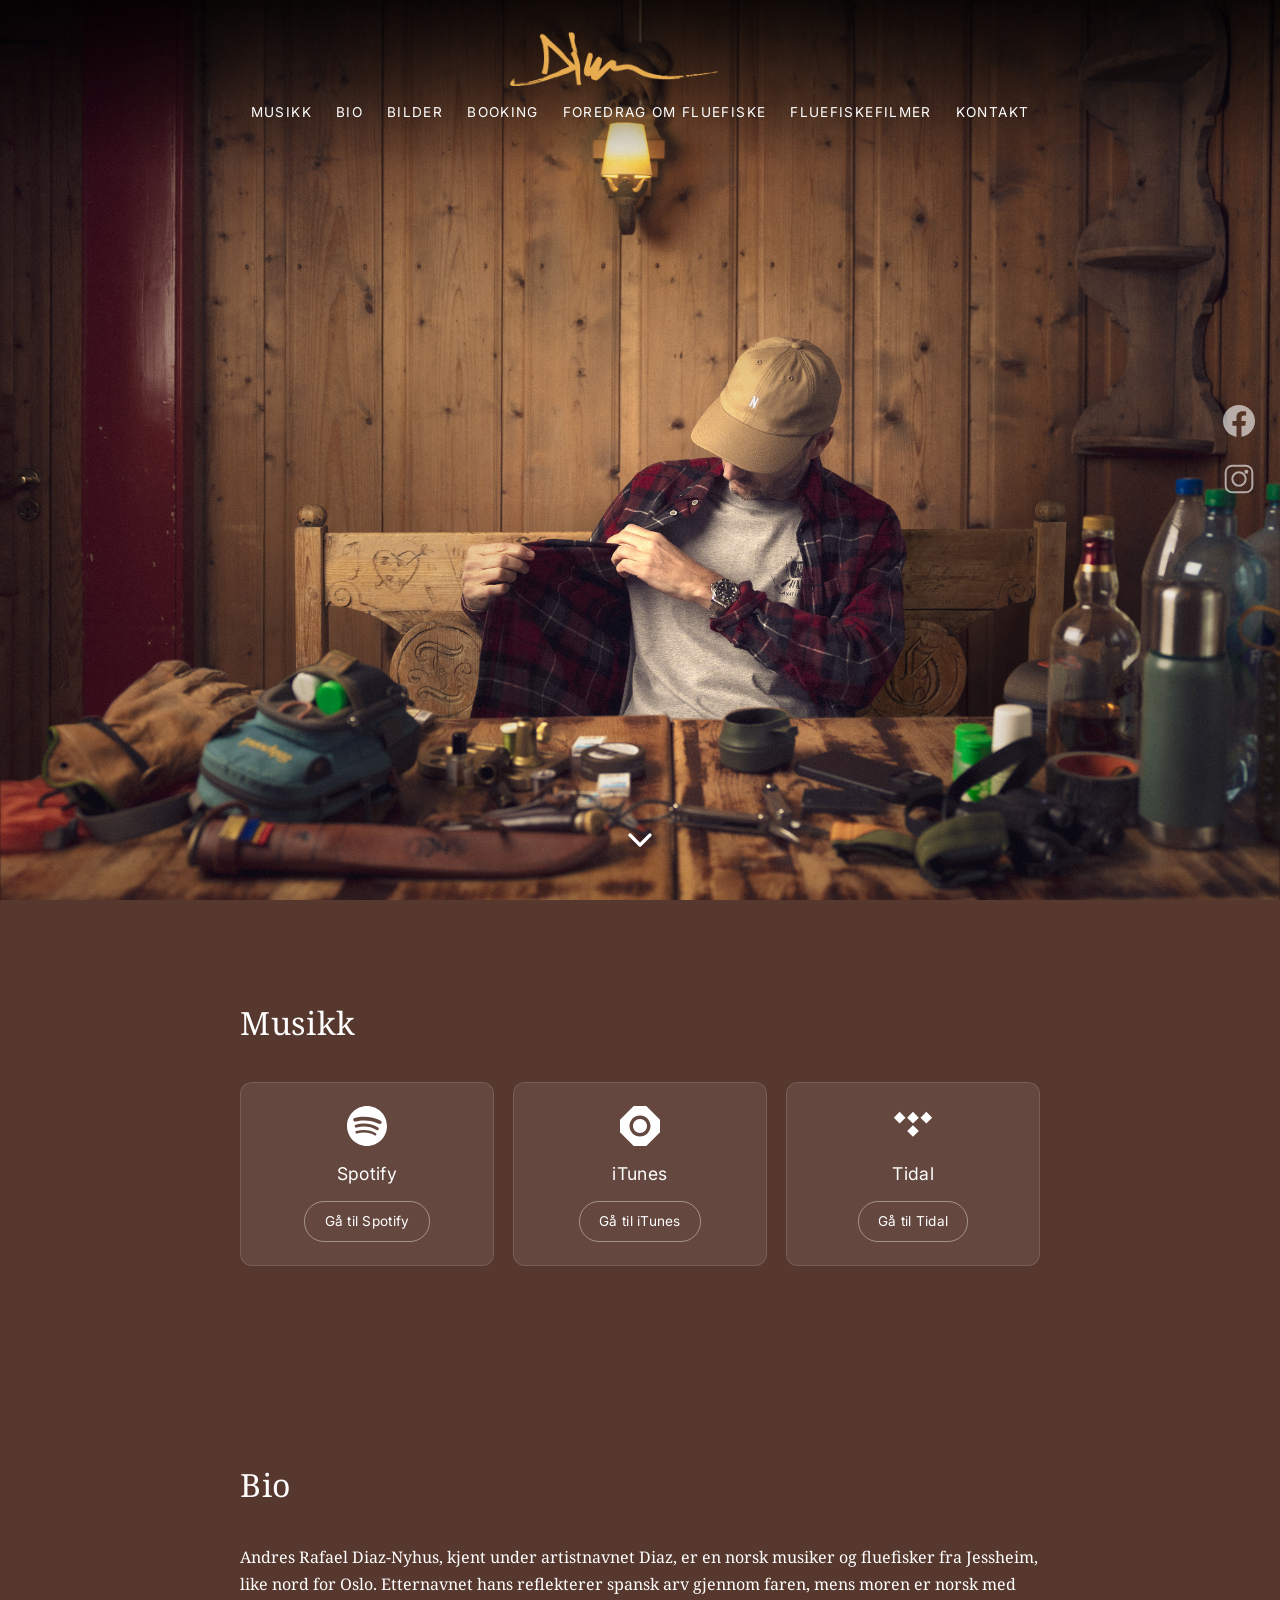
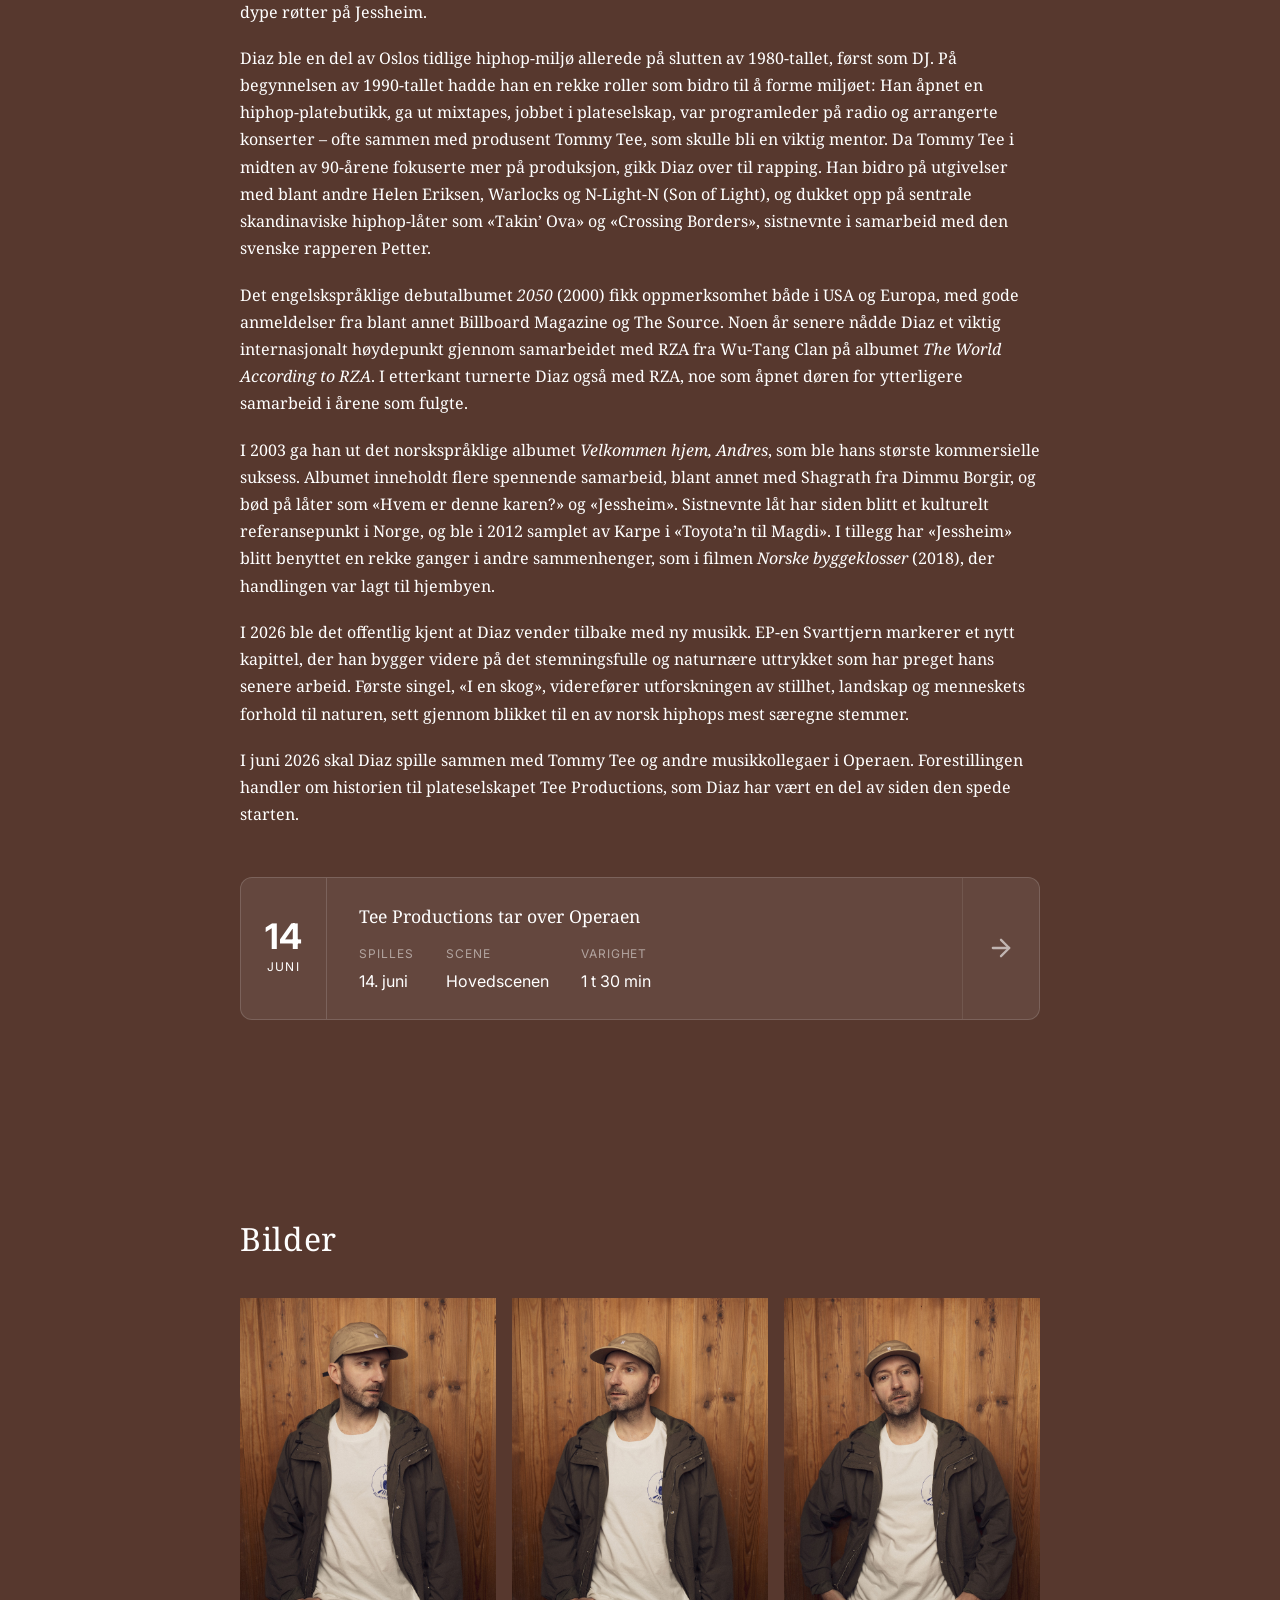
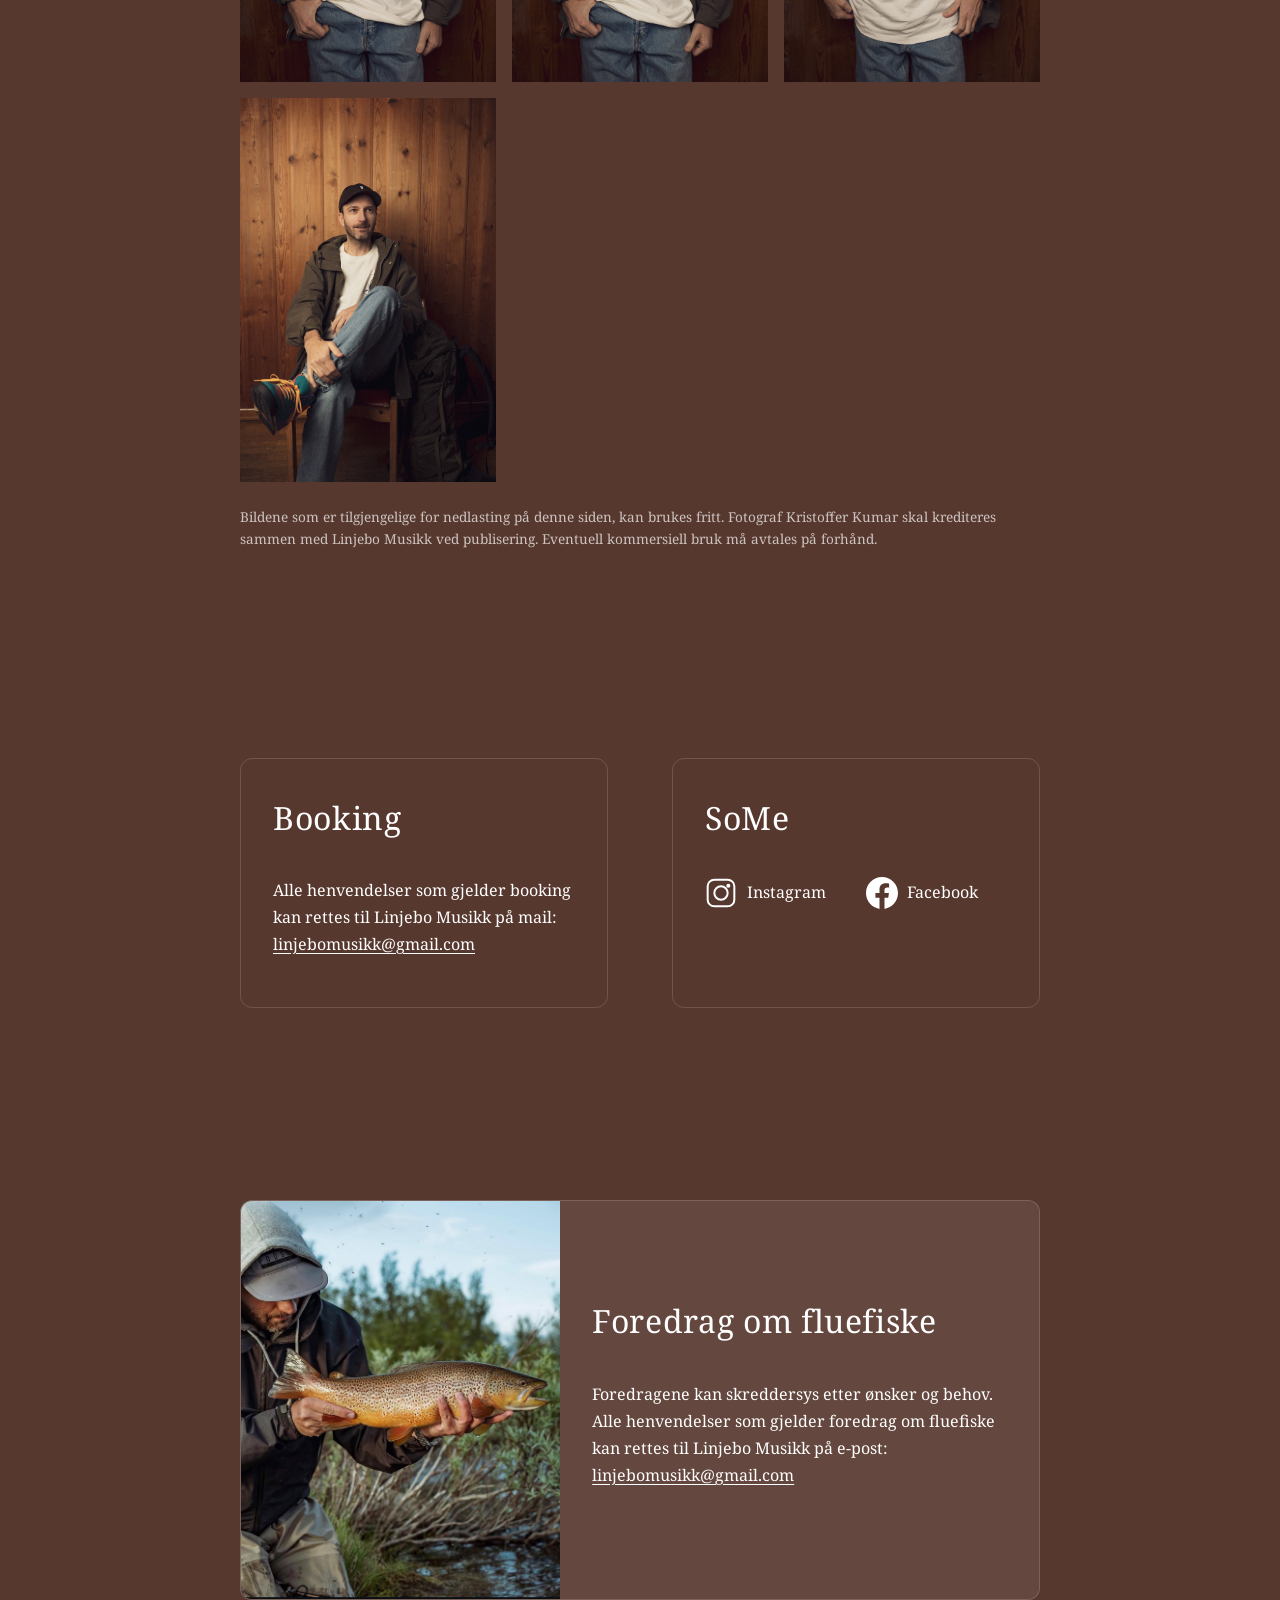
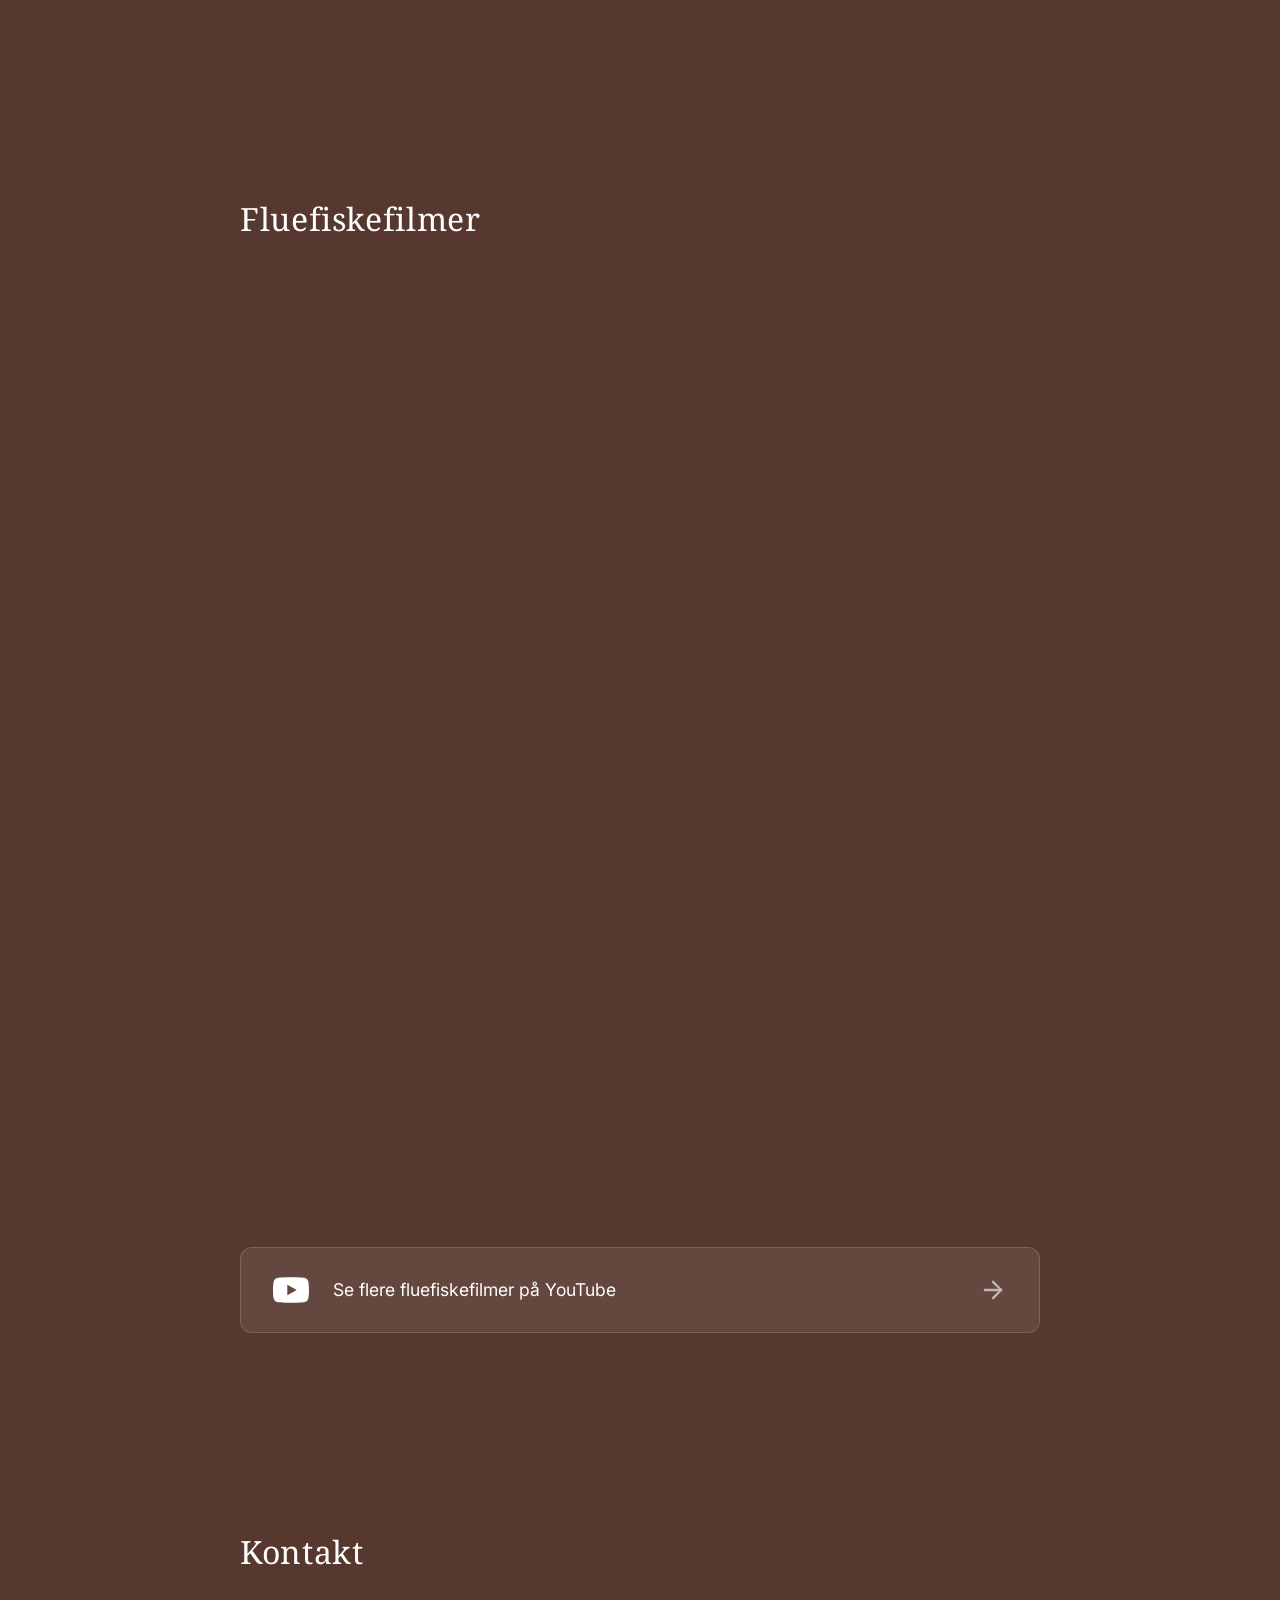
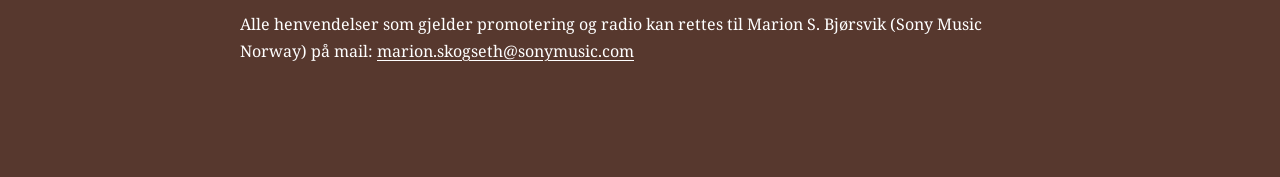
==== index.html @ 9cf6eed7 "Remove press photos 01 and 04 per client request Co-Authored-By: Claude Sonnet 4.6 <noreply@anthropi" ====
<!DOCTYPE html>
<html lang="no">
<head>
  <meta charset="UTF-8">
  <meta name="viewport" content="width=device-width, initial-scale=1.0">
  <title>Diaz | Offisiell artistside</title>
  <meta name="description" content="Diaz er en norsk rapper fra Jessheim. Hør musikk på Spotify og Tidal, les om albumet Svarttjern og singelen I en skog, og følg med på kommende konserter.">
  <meta name="keywords" content="Diaz, Diaz musikk, Diaz album, Diaz artist, Diaz Jessheim, Svarttjern, I en skog, norsk hiphop, rapper Jessheim">
  <meta property="og:title" content="Diaz – Offisiell artistside">
  <meta property="og:description" content="Norsk rapper fra Jessheim. Ute med EP-en Svarttjern og singelen I en skog.">
  <meta property="og:url" content="https://diazdiazdiaz.no">
  <link rel="preconnect" href="https://fonts.googleapis.com">
  <link rel="preconnect" href="https://fonts.gstatic.com" crossorigin>
  <link href="https://fonts.googleapis.com/css2?family=Inter:wght@400&family=Noto+Serif:wght@400&display=swap" rel="stylesheet">
  <link rel="stylesheet" href="css/style.css">
</head>
<body>

  <!-- Navigation -->
  <nav class="nav">
    <!-- <img src="media/logo-diaz.svg" alt="Svarttjern" class="nav__logo"> -->
    <a href="#" aria-label="Til toppen"><img src="media/signature-new.png" alt="Svarttjern" class="nav__logo"></a>
    <button class="hamburger" aria-label="Meny" aria-expanded="false">
      <span></span>
      <span></span>
      <span></span>
    </button>
    <ul class="nav__list">
      <li><a href="#musikk">Musikk</a></li>
      <li><a href="#bio">Bio</a></li>
      <li><a href="#bilder">Bilder</a></li>
      <li><a href="#booking">Booking</a></li>
      <li><a href="#foredrag">Foredrag om fluefiske</a></li>
      <li><a href="#fluefiskefilmer">Fluefiskefilmer</a></li>
      <li><a href="#kontakt">Kontakt</a></li>
    </ul>
  </nav>

  <!-- Hero -->
  <section id="hero" class="hero">
    <h1 class="visually-hidden">Diaz – Norsk rapper fra Jessheim | Offisiell artistside</h1>
    <h2 class="visually-hidden">Diaz ute med ny musikk – album Svarttjern og singelen I en skog</h2>
    <img src="media/hero-b.jpg" alt="Diaz" class="hero__img hero__img--bottom">
    <img src="media/hero-a.jpg" alt="Diaz" class="hero__img hero__img--top">
    <a href="#musikk" class="hero__chevron" aria-label="Scroll ned">
      <svg width="40" height="40" viewBox="0 0 24 24" fill="none" stroke="currentColor" stroke-width="2" stroke-linecap="round" stroke-linejoin="round">
        <polyline points="6 9 12 15 18 9"/>
      </svg>
    </a>
  </section>

  <!-- Musikk -->
  <section id="musikk" class="section">
    <div class="container">
      <h2>Musikk</h2>
      <div class="musikk__cards">
        <a href="https://open.spotify.com/artist/5rzSSuIvvz1C5faU5vKfAT?si=Vm5sakqoTQ65_cY76wB7bQ" target="_blank" rel="noopener" class="musikk__card">
          <svg class="musikk__icon" viewBox="0 0 24 24" fill="currentColor"><path d="M12 0C5.4 0 0 5.4 0 12s5.4 12 12 12 12-5.4 12-12S18.66 0 12 0zm5.521 17.34c-.24.359-.66.48-1.021.24-2.82-1.74-6.36-2.101-10.561-1.141-.418.122-.779-.179-.899-.539-.12-.421.18-.78.54-.9 4.56-1.021 8.52-.6 11.64 1.32.42.18.479.659.301 1.02zm1.44-3.3c-.301.42-.841.6-1.262.3-3.239-1.98-8.159-2.58-11.939-1.38-.479.12-1.02-.12-1.14-.6-.12-.48.12-1.021.6-1.141C9.6 9.9 15 10.561 18.72 12.84c.361.181.54.78.241 1.2zm.12-3.36C15.24 8.4 8.82 8.16 5.16 9.301c-.6.179-1.2-.181-1.38-.721-.18-.601.18-1.2.72-1.381 4.26-1.26 11.28-1.02 15.721 1.621.539.3.719 1.02.419 1.56-.299.421-1.02.599-1.559.3z"/></svg>
          <span class="musikk__label">Spotify</span>
          <span class="musikk__btn">G&aring; til Spotify</span>
        </a>
        <a href="https://music.apple.com/no/album/i-en-skog-single/1893638260?ls=1" target="_blank" rel="noopener" class="musikk__card">
          <svg class="musikk__icon" viewBox="0 0 24 24" fill="currentColor"><path d="M15.769 0H8.231L0 8.231v7.538L8.231 24h7.538L24 15.769V8.231L15.769 0zM12 18.3c-3.478 0-6.3-2.822-6.3-6.3S8.522 5.7 12 5.7s6.3 2.822 6.3 6.3-2.822 6.3-6.3 6.3zm0-10.5c-2.318 0-4.2 1.882-4.2 4.2s1.882 4.2 4.2 4.2 4.2-1.882 4.2-4.2-1.882-4.2-4.2-4.2z"/></svg>
          <span class="musikk__label">iTunes</span>
          <span class="musikk__btn">G&aring; til iTunes</span>
        </a>
        <a href="#" target="_blank" rel="noopener" class="musikk__card">
          <svg class="musikk__icon" viewBox="0 0 24 24" fill="currentColor"><path d="M4 3.5L7.5 7 4 10.5.5 7ZM12 3.5L15.5 7 12 10.5 8.5 7ZM20 3.5L23.5 7 20 10.5 16.5 7ZM12 11.5L15.5 15 12 18.5 8.5 15Z"/></svg>
          <span class="musikk__label">Tidal</span>
          <span class="musikk__btn">G&aring; til Tidal</span>
        </a>
      </div>
    </div>
  </section>

  <!-- Bio -->
  <section id="bio" class="section">
    <div class="container">
      <h2>Bio</h2>
      <div class="bio__text">
        <p>Andres Rafael Diaz-Nyhus, kjent under artistnavnet Diaz, er en norsk musiker og fluefisker fra Jessheim, like nord for Oslo. Etternavnet hans reflekterer spansk arv gjennom faren, mens moren er norsk med dype r&oslash;tter p&aring; Jessheim.</p>
        <p>Diaz ble en del av Oslos tidlige hiphop-milj&oslash; allerede p&aring; slutten av 1980-tallet, f&oslash;rst som DJ. P&aring; begynnelsen av 1990-tallet hadde han en rekke roller som bidro til &aring; forme milj&oslash;et: Han &aring;pnet en hiphop-platebutikk, ga ut mixtapes, jobbet i plateselskap, var programleder p&aring; radio og arrangerte konserter &ndash; ofte sammen med produsent Tommy Tee, som skulle bli en viktig mentor. Da Tommy Tee i midten av 90-&aring;rene fokuserte mer p&aring; produksjon, gikk Diaz over til rapping. Han bidro p&aring; utgivelser med blant andre Helen Eriksen, Warlocks og N-Light-N (Son of Light), og dukket opp p&aring; sentrale skandinaviske hiphop-l&aring;ter som &laquo;Takin&rsquo; Ova&raquo; og &laquo;Crossing Borders&raquo;, sistnevnte i samarbeid med den svenske rapperen Petter.</p>
        <p>Det engelskspråklige debutalbumet <em>2050</em> (2000) fikk oppmerksomhet b&aring;de i USA og Europa, med gode anmeldelser fra blant annet Billboard Magazine og The Source. Noen &aring;r senere n&aring;dde Diaz et viktig internasjonalt h&oslash;ydepunkt gjennom samarbeidet med RZA fra Wu-Tang Clan p&aring; albumet <em>The World According to RZA</em>. I etterkant turnerte Diaz ogs&aring; med RZA, noe som &aring;pnet d&oslash;ren for ytterligere samarbeid i &aring;rene som fulgte.</p>
        <p>I 2003 ga han ut det norskspråklige albumet <em>Velkommen hjem, Andres</em>, som ble hans st&oslash;rste kommersielle suksess. Albumet inneholdt flere spennende samarbeid, blant annet med Shagrath fra Dimmu Borgir, og b&oslash;d p&aring; l&aring;ter som &laquo;Hvem er denne karen?&raquo; og &laquo;Jessheim&raquo;. Sistnevnte l&aring;t har siden blitt et kulturelt referansepunkt i Norge, og ble i 2012 samplet av Karpe i &laquo;Toyota&rsquo;n til Magdi&raquo;. I tillegg har &laquo;Jessheim&raquo; blitt benyttet en rekke ganger i andre sammenhenger, som i filmen <em>Norske byggeklosser</em> (2018), der handlingen var lagt til hjembyen.</p>
        <p>I 2026 ble det offentlig kjent at Diaz vender tilbake med ny musikk. EP-en Svarttjern markerer et nytt kapittel, der han bygger videre på det stemningsfulle og naturnære uttrykket som har preget hans senere arbeid. Første singel, «I en skog», viderefører utforskningen av stillhet, landskap og menneskets forhold til naturen, sett gjennom blikket til en av norsk hiphops mest særegne stemmer.</p>
        <p>I juni 2026 skal Diaz spille sammen med Tommy Tee og andre musikkollegaer i Operaen. Forestillingen handler om historien til plateselskapet Tee Productions, som Diaz har v&aelig;rt en del av siden den spede starten.</p>
      </div>
  
      <a href="https://www.operaen.no/forestillinger/tommy-tee-i-operaen-konsert/" target="_blank" rel="noopener" class="event-card">
        <div class="event-card__date">
          <span class="event-card__day">14</span>
          <span class="event-card__month">JUNI</span>
        </div>
        <div class="event-card__details">
          <h3 class="event-card__title">Tee Productions tar over Operaen</h3>
          <div class="event-card__meta">
          <div class="event-card__item">
            <span class="event-card__label">Spilles</span>
            <span class="event-card__value">14. juni</span>
          </div>
          <div class="event-card__item">
            <span class="event-card__label">Scene</span>
            <span class="event-card__value">Hovedscenen</span>
          </div>
          <div class="event-card__item">
            <span class="event-card__label">Varighet</span>
            <span class="event-card__value">1 t 30 min</span>
          </div>
          </div>
        </div>
        <div class="event-card__arrow">
          <svg width="28" height="28" viewBox="0 0 24 24" fill="none" stroke="currentColor" stroke-width="2" stroke-linecap="round" stroke-linejoin="round"><line x1="5" y1="12" x2="19" y2="12"/><polyline points="12 5 19 12 12 19"/></svg>
        </div>
      </a>

    </div>
  </section>

  <!-- Bilder -->
  <section id="bilder" class="section">
    <div class="container">
      <h2>Bilder</h2>
      <div class="bilder__grid">
        <a href="media/diaz-pressefoto-02-big.jpg" target="_blank" rel="noopener">
          <img src="media/diaz-pressefoto-02-thumb.jpg" alt="Diaz pressefoto 2">
        </a>
        <a href="media/diaz-pressefoto-03-big.jpg" target="_blank" rel="noopener">
          <img src="media/diaz-pressefoto-03-thumb.jpg" alt="Diaz pressefoto 3">
        </a>
        <a href="media/diaz-pressefoto-05-big.jpg" target="_blank" rel="noopener">
          <img src="media/diaz-pressefoto-05-thumb.jpg" alt="Diaz pressefoto 5">
        </a>
        <a href="media/diaz-pressefoto-06-big.jpg" target="_blank" rel="noopener">
          <img src="media/diaz-pressefoto-06-thumb.jpg" alt="Diaz pressefoto 6">
        </a>
      </div>
      <p class="bilder__notice">Bildene som er tilgjengelige for nedlasting på denne siden, kan brukes fritt. Fotograf Kristoffer Kumar skal krediteres sammen med Linjebo Musikk ved publisering. Eventuell kommersiell bruk må avtales på forhånd.</p>
    </div>
  </section>

  <!-- Booking + SoMe -->
  <section class="section">
    <div class="container">
      <div class="row">
        <div class="row__col" id="booking">
          <h2>Booking</h2>
          <p>Alle henvendelser som gjelder booking kan rettes til Linjebo Musikk på mail: <a href="mailto:linjebomusikk@gmail.com">linjebomusikk@gmail.com</a></p>
        </div>
        <div class="row__col" id="some">
          <h2>SoMe</h2>
          <div class="some__links">
            <a href="https://www.instagram.com/andresrafaeldiaz/" target="_blank" rel="noopener" aria-label="Instagram">
              <svg width="32" height="32" viewBox="0 0 24 24" fill="none" stroke="currentColor" stroke-width="1.5" stroke-linecap="round" stroke-linejoin="round">
                <rect x="2" y="2" width="20" height="20" rx="5" ry="5"/>
                <circle cx="12" cy="12" r="5"/>
                <circle cx="17.5" cy="6.5" r="1.5" fill="currentColor" stroke="none"/>
              </svg>
              <span>Instagram</span>
            </a>
            <a href="https://www.facebook.com/profile.php?id=61577807852461" target="_blank" rel="noopener" aria-label="Facebook">
              <svg width="32" height="32" viewBox="0 0 24 24" fill="currentColor">
                <path d="M24 12.073c0-6.627-5.373-12-12-12s-12 5.373-12 12c0 5.99 4.388 10.954 10.125 11.854v-8.385H7.078v-3.47h3.047V9.43c0-3.007 1.792-4.669 4.533-4.669 1.312 0 2.686.235 2.686.235v2.953H15.83c-1.491 0-1.956.925-1.956 1.874v2.25h3.328l-.532 3.47h-2.796v8.385C19.612 23.027 24 18.062 24 12.073z"/>
              </svg>
              <span>Facebook</span>
            </a>
          </div>
        </div>
      </div>
    </div>
  </section>

  <!-- Foredrag om fluefiske -->
  <section id="foredrag" class="section">
    <div class="container">
      <div class="foredrag__card">
        <img src="media/diaz-fluefiske.jpg" alt="Diaz fluefiske" class="foredrag__img">
        <div class="foredrag__text">
          <h2>Foredrag om fluefiske</h2>
          <p>Foredragene kan skreddersys etter &oslash;nsker og behov. Alle henvendelser som gjelder foredrag om fluefiske kan rettes til Linjebo Musikk p&aring; e-post: <a href="mailto:linjebomusikk@gmail.com">linjebomusikk@gmail.com</a></p>
        </div>
      </div>
    </div>
  </section>

  <!-- Fluefiskefilmer -->
  <section id="fluefiskefilmer" class="section">
    <div class="container">
      <h2>Fluefiskefilmer</h2>
      <div class="video__grid">
        <div class="video__wrap"><iframe src="https://www.youtube-nocookie.com/embed/pJg9u3a_e4g" allowfullscreen allow="accelerometer; autoplay; clipboard-write; encrypted-media; gyroscope; picture-in-picture" loading="lazy" title="Fluefiskefilm"></iframe></div>
        <div class="video__wrap"><iframe src="https://www.youtube-nocookie.com/embed/XIfog5hofjY" allowfullscreen allow="accelerometer; autoplay; clipboard-write; encrypted-media; gyroscope; picture-in-picture" loading="lazy" title="Fluefiskefilm"></iframe></div>
        <div class="video__wrap"><iframe src="https://www.youtube-nocookie.com/embed/AKEVf2MkdhI" allowfullscreen allow="accelerometer; autoplay; clipboard-write; encrypted-media; gyroscope; picture-in-picture" loading="lazy" title="Fluefiskefilm"></iframe></div>
        <div class="video__wrap"><iframe src="https://www.youtube-nocookie.com/embed/KLscVoX7wfw" allowfullscreen allow="accelerometer; autoplay; clipboard-write; encrypted-media; gyroscope; picture-in-picture" loading="lazy" title="Fluefiskefilm"></iframe></div>
        <div class="video__wrap"><iframe src="https://www.youtube-nocookie.com/embed/nNkxuiIA5m0" allowfullscreen allow="accelerometer; autoplay; clipboard-write; encrypted-media; gyroscope; picture-in-picture" loading="lazy" title="Fluefiskefilm"></iframe></div>
        <div class="video__wrap"><iframe src="https://www.youtube-nocookie.com/embed/wAihNM4OoHw" allowfullscreen allow="accelerometer; autoplay; clipboard-write; encrypted-media; gyroscope; picture-in-picture" loading="lazy" title="Fluefiskefilm"></iframe></div>
        <div class="video__wrap"><iframe src="https://www.youtube-nocookie.com/embed/BfEJ3uvIVHY" allowfullscreen allow="accelerometer; autoplay; clipboard-write; encrypted-media; gyroscope; picture-in-picture" loading="lazy" title="Fluefiskefilm"></iframe></div>
        <div class="video__wrap"><iframe src="https://www.youtube-nocookie.com/embed/UpRKS2-xdCk" allowfullscreen allow="accelerometer; autoplay; clipboard-write; encrypted-media; gyroscope; picture-in-picture" loading="lazy" title="Fluefiskefilm"></iframe></div>
      </div>
      <a href="https://www.youtube.com/@Diazdiazdiazfluefiske" target="_blank" rel="noopener" class="youtube-card">
        <svg class="youtube-card__icon" viewBox="0 0 24 24" fill="currentColor"><path d="M23.498 6.186a3.016 3.016 0 0 0-2.122-2.136C19.505 3.546 12 3.546 12 3.546s-7.505 0-9.377.504A3.017 3.017 0 0 0 .502 6.186C0 8.07 0 12 0 12s0 3.93.502 5.814a3.016 3.016 0 0 0 2.122 2.136c1.871.504 9.376.504 9.376.504s7.505 0 9.377-.504a3.015 3.015 0 0 0 2.122-2.136C24 15.93 24 12 24 12s0-3.93-.502-5.814zM9.545 15.568V8.432L15.818 12l-6.273 3.568z"/></svg>
        <span class="youtube-card__text">Se flere fluefiskefilmer p&aring; YouTube</span>
        <svg class="youtube-card__arrow" width="28" height="28" viewBox="0 0 24 24" fill="none" stroke="currentColor" stroke-width="2" stroke-linecap="round" stroke-linejoin="round"><line x1="5" y1="12" x2="19" y2="12"/><polyline points="12 5 19 12 12 19"/></svg>
      </a>
    </div>
  </section>

  <!-- Kontakt -->
  <section id="kontakt" class="section">
    <div class="container">
      <h2>Kontakt</h2>
      <p>Alle henvendelser som gjelder promotering og radio kan rettes til Marion S. Bjørsvik (Sony Music Norway) på mail: <a href="mailto:marion.skogseth@sonymusic.com">marion.skogseth@sonymusic.com</a></p>
    </div>
  </section>

  <!-- Sticky SoMe sidebar -->
  <div class="some-sidebar">
    <a href="https://www.facebook.com/profile.php?id=61577807852461" target="_blank" rel="noopener" aria-label="Facebook">
      <svg viewBox="0 0 24 24" fill="currentColor"><path d="M24 12.073c0-6.627-5.373-12-12-12s-12 5.373-12 12c0 5.99 4.388 10.954 10.125 11.854v-8.385H7.078v-3.47h3.047V9.43c0-3.007 1.792-4.669 4.533-4.669 1.312 0 2.686.235 2.686.235v2.953H15.83c-1.491 0-1.956.925-1.956 1.874v2.25h3.328l-.532 3.47h-2.796v8.385C19.612 23.027 24 18.062 24 12.073z"/></svg>
    </a>
    <a href="https://www.instagram.com/andresrafaeldiaz/" target="_blank" rel="noopener" aria-label="Instagram">
      <svg viewBox="0 0 24 24" fill="none" stroke="currentColor" stroke-width="1.5" stroke-linecap="round" stroke-linejoin="round"><rect x="2" y="2" width="20" height="20" rx="5" ry="5"/><circle cx="12" cy="12" r="5"/><circle cx="17.5" cy="6.5" r="1.5" fill="currentColor" stroke="none"/></svg>
    </a>
  </div>

  <script src="js/main.js"></script>
</body>
</html>
---- css/style.css ----
/* === Visually hidden (SEO/accessibility) === */
.visually-hidden {
  position: absolute;
  width: 1px;
  height: 1px;
  overflow: hidden;
  clip: rect(0,0,0,0);
  white-space: nowrap;
}

/* === Reset & Base === */
*, *::before, *::after {
  margin: 0;
  padding: 0;
  box-sizing: border-box;
}

html {
  scroll-behavior: smooth;
}

body {
  font-family: 'Noto Serif', serif;
  font-weight: 400;
  background-color: #57382e;
  color: #fff;
  line-height: 1.7;
  -webkit-font-smoothing: antialiased;
}

a {
  color: #fff;
  text-decoration: underline;
  text-underline-offset: 3px;
}

a:hover {
  opacity: 0.8;
}

img {
  max-width: 100%;
  display: block;
}

body.menu-open {
  overflow: hidden;
}

/* === Navigation === */
.nav {
  position: fixed;
  top: 0;
  left: 0;
  width: 100%;
  z-index: 100;
  background: linear-gradient(to bottom, rgba(0, 0, 0, 0.8), rgba(0, 0, 0, 0));
  padding: 2rem 2rem 2.5rem;
  display: flex;
  flex-direction: column;
  align-items: center;
  gap: 0.8rem;
}

.nav__logo {
  width: 260px;
  max-width: 80%;
}

.nav__list {
  list-style: none;
  display: flex;
  gap: 1.5rem;
  justify-content: center;
  flex-wrap: wrap;
}

.nav__list a {
  text-decoration: none;
  font-family: 'Inter', 'Helvetica Neue', Arial, sans-serif;
  font-size: 0.85rem;
  letter-spacing: 0.1em;
  text-transform: uppercase;
  position: relative;
  padding-bottom: 8px;
}

.nav__list a::after {
  content: '';
  position: absolute;
  bottom: 0;
  left: 50%;
  width: 0;
  height: 1px;
  background: #fff;
  transition: width 0.3s ease, left 0.3s ease;
}

.nav__list a:hover::after {
  width: 100%;
  left: 0;
}

/* Hamburger */
.hamburger {
  display: none;
  background: none;
  border: none;
  cursor: pointer;
  padding: 0.5rem;
  z-index: 110;
  position: relative;
}

.hamburger span {
  display: block;
  width: 26px;
  height: 2px;
  background: #fff;
  margin: 5px 0;
  transition: transform 0.3s ease, opacity 0.3s ease;
  border-radius: 1px;
}

/* Hamburger active state */
.hamburger.active span:nth-child(1) {
  transform: translateY(7px) rotate(45deg);
}

.hamburger.active span:nth-child(2) {
  opacity: 0;
}

.hamburger.active span:nth-child(3) {
  transform: translateY(-7px) rotate(-45deg);
}

/* === Hero === */
.hero {
  position: fixed;
  top: 0;
  left: 0;
  width: 100%;
  height: 100dvh;
  z-index: 0;
}

.hero__img {
  position: absolute;
  top: 0;
  left: 0;
  width: 100%;
  height: 100%;
  object-fit: cover;
}

/* Spacer so content starts after the hero viewport */
.hero + .section {
  margin-top: 100dvh;
}

.hero__img--bottom {
  z-index: 1;
}

.hero__img--top {
  z-index: 2;
}

.hero__chevron {
  position: absolute;
  bottom: 2rem;
  left: 50%;
  transform: translateX(-50%);
  z-index: 3;
  color: #fff;
  opacity: 0.7;
  animation: bounce 2s ease infinite;
  transition: opacity 0.3s;
}

.hero__chevron:hover {
  opacity: 1;
}

@keyframes bounce {
  0%, 100% { transform: translateX(-50%) translateY(0); }
  50% { transform: translateX(-50%) translateY(10px); }
}

/* === Sections === */
.section {
  position: relative;
  z-index: 1;
  padding: 6rem 2rem;
}

.container {
  max-width: 800px;
  margin: 0 auto;
}

h2 {
  font-size: 2rem;
  font-weight: 400;
  margin-bottom: 2rem;
  letter-spacing: 0.02em;
}

.section p {
  margin-bottom: 1rem;
}

.credit {
  font-size: 0.8rem;
  opacity: 0.6;
  margin-top: 1.5rem;
  font-style: italic;
}

/* === Musikk === */
.musikk__cards {
  display: grid;
  grid-template-columns: repeat(3, 1fr);
  gap: 1.2rem;
}

.musikk__card {
  display: flex;
  flex-direction: column;
  align-items: center;
  gap: 0.8rem;
  padding: 1.4rem 0.8rem;
  background: rgba(255, 255, 255, 0.08);
  border: 1px solid rgba(255, 255, 255, 0.12);
  border-radius: 12px;
  text-decoration: none;
  transition: background 0.25s ease, transform 0.25s ease;
}

.musikk__card:hover {
  background: rgba(255, 255, 255, 0.15);
  transform: translateY(-3px);
  opacity: 1;
}

.musikk__icon {
  width: 40px;
  height: 40px;
}

.musikk__label {
  font-family: 'Inter', 'Helvetica Neue', Arial, sans-serif;
  font-size: 1.1rem;
  letter-spacing: 0.02em;
}

.musikk__btn {
  font-family: 'Inter', 'Helvetica Neue', Arial, sans-serif;
  font-size: 0.85rem;
  padding: 0.5rem 1.2rem;
  border: 1px solid rgba(255, 255, 255, 0.4);
  border-radius: 20px;
  letter-spacing: 0.02em;
  transition: background 0.2s ease;
}

.musikk__card:hover .musikk__btn {
  background: rgba(255, 255, 255, 0.15);
}

/* === Bio === */
.bio__text p {
  margin-bottom: 1.2rem;
}

.bio__signature {
  max-width: 200px;
  margin-top: 2rem;
}

/* === Event Card === */
.event-card {
  display: flex;
  align-items: stretch;
  width: 100%;
  margin-top: 3rem;
  background: rgba(255, 255, 255, 0.08);
  border: 1px solid rgba(255, 255, 255, 0.15);
  border-radius: 12px;
  text-decoration: none;
  overflow: hidden;
  transition: background 0.25s ease;
}

.event-card:hover {
  background: rgba(255, 255, 255, 0.15);
  opacity: 1;
}

.event-card__date {
  display: flex;
  flex-direction: column;
  align-items: center;
  justify-content: center;
  padding: 1.5rem 1.5rem;
  border-right: 1px solid rgba(255, 255, 255, 0.15);
  min-width: 80px;
}

.event-card__day {
  font-family: 'Inter', 'Helvetica Neue', Arial, sans-serif;
  font-size: 2.2rem;
  font-weight: 700;
  line-height: 1;
}

.event-card__month {
  font-family: 'Inter', 'Helvetica Neue', Arial, sans-serif;
  font-size: 12px;
  letter-spacing: 0.1em;
  margin-top: 0.2rem;
}

.event-card__details {
  flex: 1;
  display: flex;
  flex-direction: column;
  gap: 0.8rem;
  padding: 1.5rem 2rem;
  justify-content: center;
}

.event-card__title {
  font-size: 1.1rem;
  font-weight: 400;
  margin: 0;
}

.event-card__meta {
  display: flex;
  gap: 2rem;
  align-items: center;
}

.event-card__item {
  display: flex;
  flex-direction: column;
  gap: 0.2rem;
}

.event-card__label {
  font-family: 'Inter', 'Helvetica Neue', Arial, sans-serif;
  font-size: 0.75rem;
  text-transform: uppercase;
  letter-spacing: 0.08em;
  opacity: 0.5;
}

.event-card__value {
  font-family: 'Inter', 'Helvetica Neue', Arial, sans-serif;
  font-size: 1rem;
}

.event-card__arrow {
  display: flex;
  align-items: center;
  justify-content: center;
  padding: 1.5rem;
  border-left: 1px solid rgba(255, 255, 255, 0.15);
  opacity: 0.6;
  transition: opacity 0.2s;
}

.event-card:hover .event-card__arrow {
  opacity: 1;
}

@media (max-width: 480px) {
  .event-card__meta {
    flex-direction: column;
    gap: 1rem;
    align-items: flex-start;
  }

  .event-card__details {
    padding: 1.2rem 1.5rem;
  }
}

/* === Bilder === */
.bilder__grid {
  display: grid;
  grid-template-columns: repeat(3, 1fr);
  gap: 1rem;
  margin-bottom: 1rem;
}

.bilder__grid a {
  display: block;
  overflow: hidden;
}

.bilder__grid img {
  width: 100%;
  height: 100%;
  object-fit: cover;
  transition: transform 0.3s ease;
}

.bilder__grid a:hover img {
  transform: scale(1.05);
}

.bilder__notice {
  font-size: 0.85rem;
  opacity: 0.7;
  margin-top: 1.5rem;
  line-height: 1.6;
}

/* === Row layout === */
.row {
  display: flex;
  gap: 4rem;
}

.row__col {
  flex: 1;
  border: 1px solid rgba(255, 255, 255, 0.15);
  border-radius: 12px;
  padding: 2rem;
}

/* === SoMe === */
.some__links {
  display: flex;
  gap: 2.5rem;
}

.some__links a {
  display: flex;
  align-items: center;
  gap: 0.6rem;
  text-decoration: none;
  font-size: 1rem;
  transition: opacity 0.2s;
}

.some__links a:hover {
  opacity: 0.7;
}

/* === YouTube Card === */
.youtube-card {
  display: flex;
  align-items: center;
  width: 100%;
  margin-top: 2rem;
  padding: 1.5rem 2rem;
  background: rgba(255, 255, 255, 0.08);
  border: 1px solid rgba(255, 255, 255, 0.15);
  border-radius: 12px;
  text-decoration: none;
  gap: 1.5rem;
  transition: background 0.25s ease;
}

.youtube-card:hover {
  background: rgba(255, 255, 255, 0.15);
}

.youtube-card__icon {
  width: 36px;
  height: 36px;
  flex-shrink: 0;
}

.youtube-card__text {
  flex: 1;
  font-family: 'Inter', 'Helvetica Neue', Arial, sans-serif;
  font-size: 1.1rem;
}

.youtube-card__arrow {
  flex-shrink: 0;
  opacity: 0.6;
  transition: opacity 0.2s;
}

.youtube-card:hover .youtube-card__arrow {
  opacity: 1;
}

/* === Foredrag === */
.foredrag__card {
  display: flex;
  gap: 2rem;
  background: rgba(255, 255, 255, 0.08);
  border: 1px solid rgba(255, 255, 255, 0.15);
  border-radius: 12px;
  overflow: hidden;
}

.foredrag__img {
  width: 40%;
  object-fit: cover;
  flex-shrink: 0;
}

.foredrag__text {
  padding: 2rem 2rem 2rem 0;
  display: flex;
  flex-direction: column;
  justify-content: center;
}

@media (max-width: 768px) {
  .hero__img {
    object-position: calc(50% - 64px) center;
  }

  .foredrag__card {
    flex-direction: column;
  }

  .foredrag__img {
    width: 100%;
    max-height: 300px;
  }

  .foredrag__text {
    padding: 1.5rem;
  }
}

/* === Videos === */
.video__grid {
  display: grid;
  grid-template-columns: repeat(2, 1fr);
  gap: 1.2rem;
}

.video__wrap {
  position: relative;
  padding-bottom: 56.25%;
  height: 0;
  overflow: hidden;
  border-radius: 8px;
}

.video__wrap iframe {
  position: absolute;
  top: 0;
  left: 0;
  width: 100%;
  height: 100%;
  border: none;
}

.video__more {
  margin-top: 1.5rem;
  text-align: center;
}

.video__more a {
  display: inline-flex;
  align-items: center;
  gap: 0.6rem;
  text-decoration: none;
  font-size: 1rem;
  transition: opacity 0.2s;
}

.video__more a:hover {
  opacity: 0.7;
}

/* === Sticky SoMe Sidebar === */
.some-sidebar {
  position: fixed;
  right: 1rem;
  top: 50%;
  transform: translateY(-50%);
  z-index: 99;
  display: flex;
  flex-direction: column;
  gap: 0.5rem;
}

.some-sidebar a {
  display: flex;
  align-items: center;
  justify-content: center;
  width: 50px;
  height: 50px;
  color: #fff;
  opacity: 0.6;
  transition: opacity 0.2s;
}

.some-sidebar a:hover {
  opacity: 1;
}

.some-sidebar svg {
  width: 32px;
  height: 32px;
}

/* === Responsive === */
@media (max-width: 768px) {
  .hamburger {
    display: block;
  }

  .nav {
    flex-direction: row;
    justify-content: space-between;
    align-items: center;
    padding: 1rem 1.5rem;
  }

  .nav__logo {
    width: 172px;
    max-width: none;
  }

  .nav__list {
    position: fixed;
    top: 0;
    right: 0;
    width: 100%;
    height: 100dvh;
    background: rgba(87, 56, 46, 0.97);
    flex-direction: column;
    justify-content: center;
    align-items: center;
    gap: 2rem;
    opacity: 0;
    visibility: hidden;
  }

  .nav__list.open {
    opacity: 1;
    visibility: visible;
  }

  .nav__list a {
    font-size: 1.3rem;
  }

  .row {
    flex-direction: column;
    gap: 2rem;
  }

  .bilder__grid {
    grid-template-columns: repeat(2, 1fr);
  }

  .musikk__cards {
    grid-template-columns: 1fr;
  }

  .musikk__card {
    flex-direction: row;
    justify-content: space-between;
    padding: 1.2rem 1.5rem;
  }

  .musikk__label {
    display: none;
  }

  .section {
    padding: 4rem 1.5rem;
  }

  h2 {
    font-size: 1.6rem;
  }
}

@media (max-width: 480px) {
  .video__grid {
    grid-template-columns: 1fr;
  }

  .bilder__grid {
    grid-template-columns: 1fr;
  }

  .some__links {
    flex-direction: column;
    gap: 1.5rem;
  }

  .musikk__links {
    flex-direction: column;
    gap: 0.8rem;
  }
}
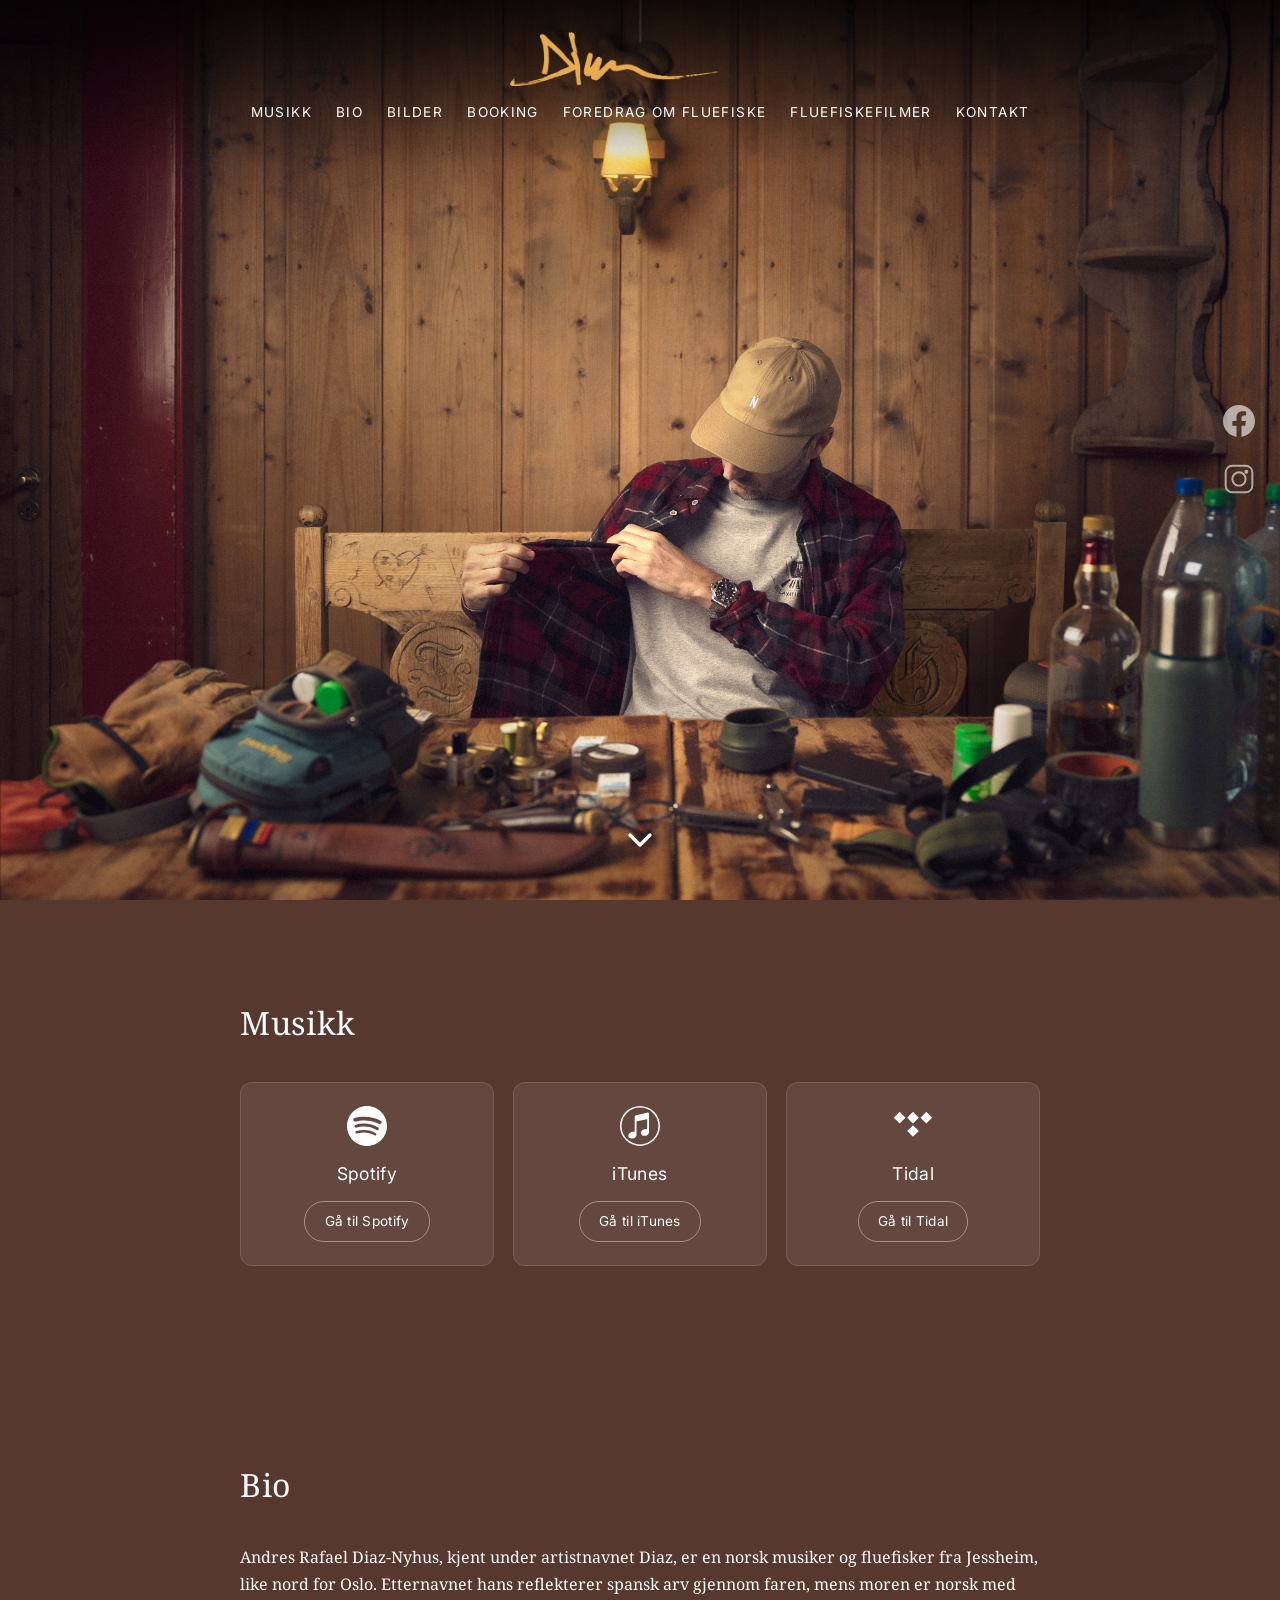
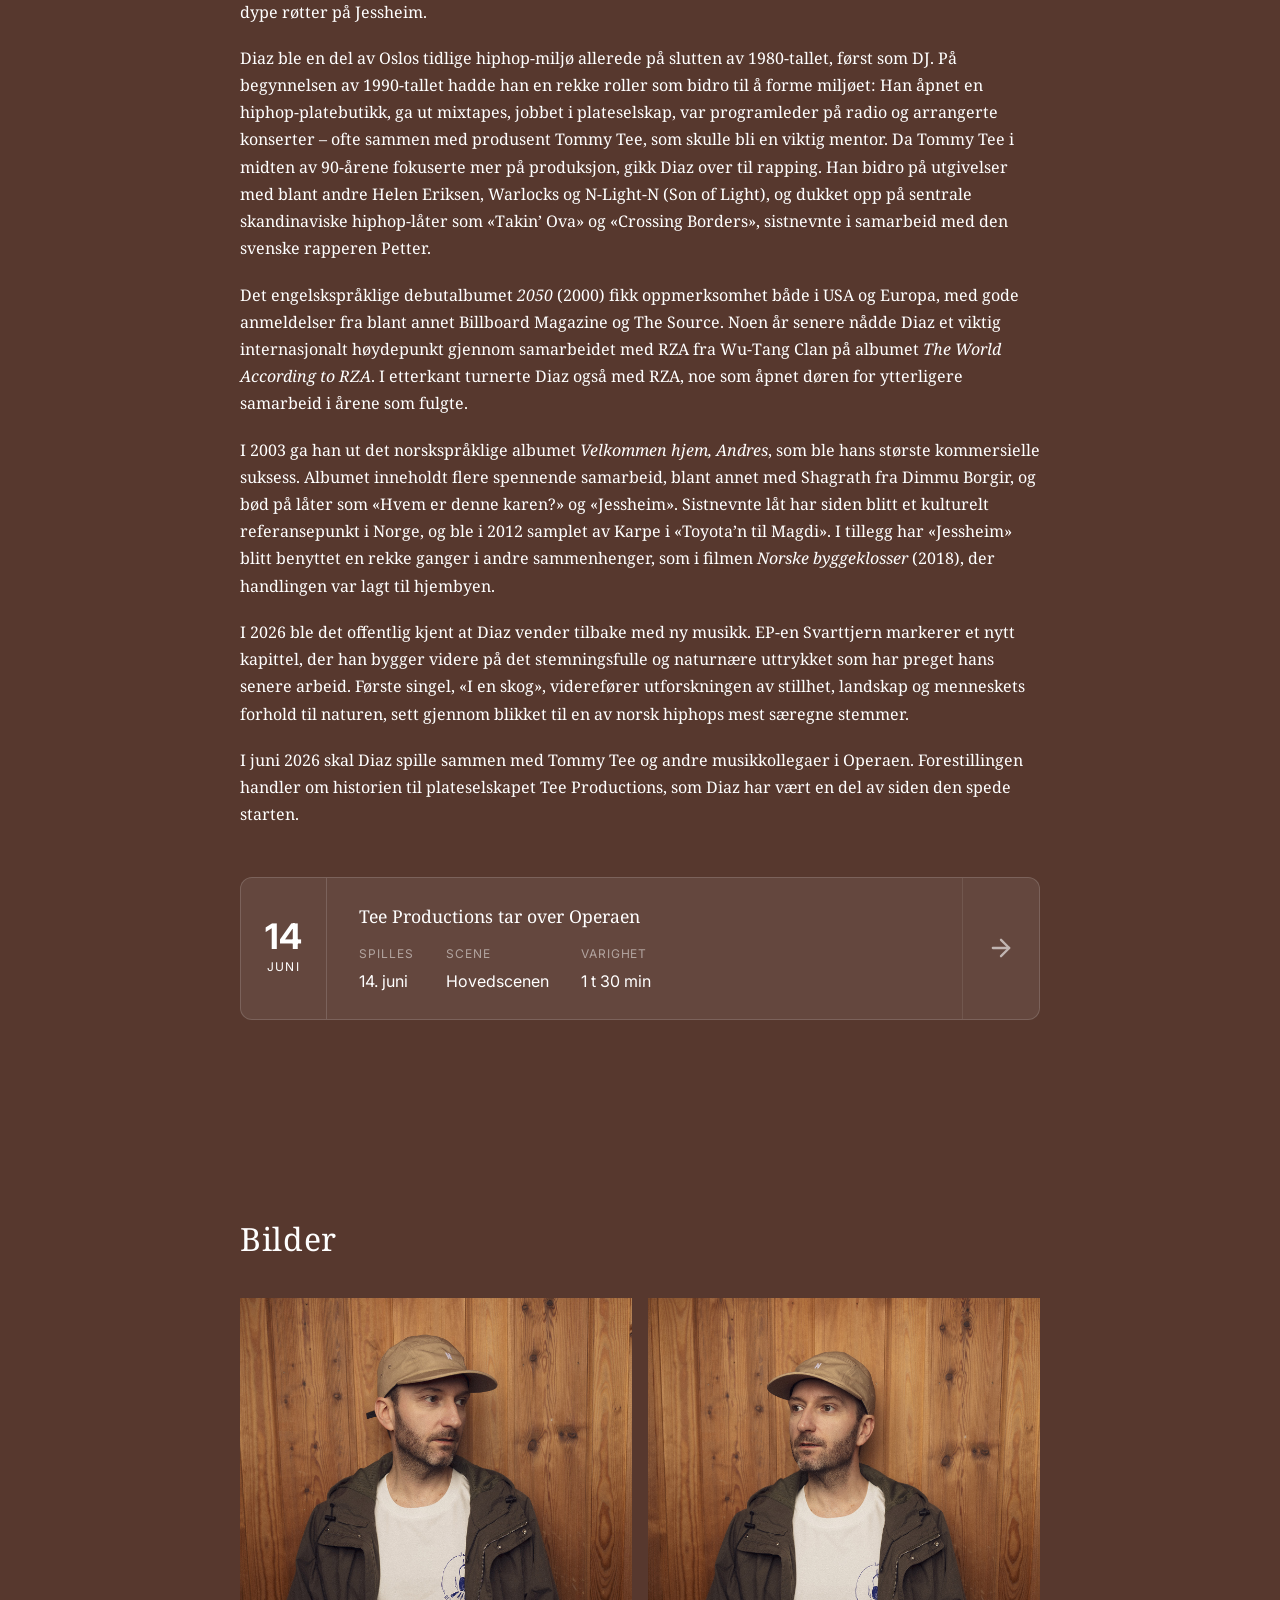
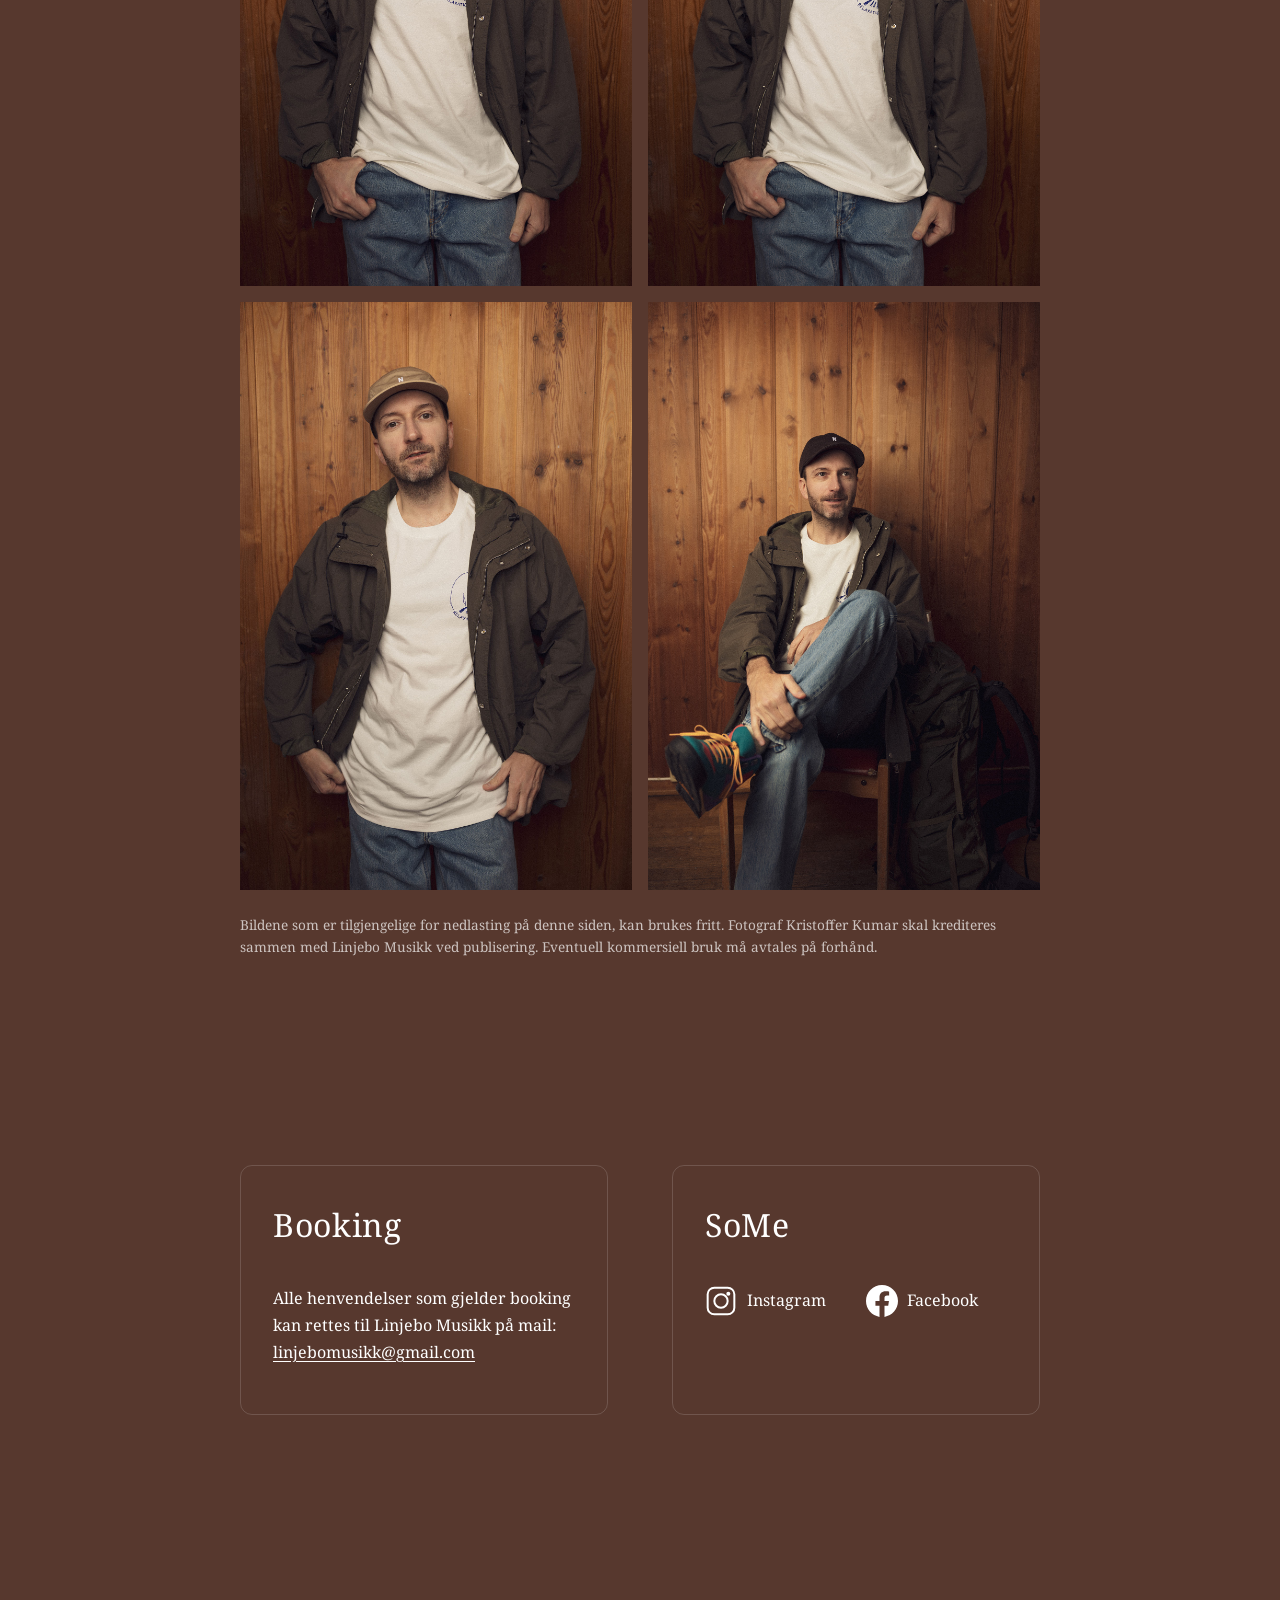
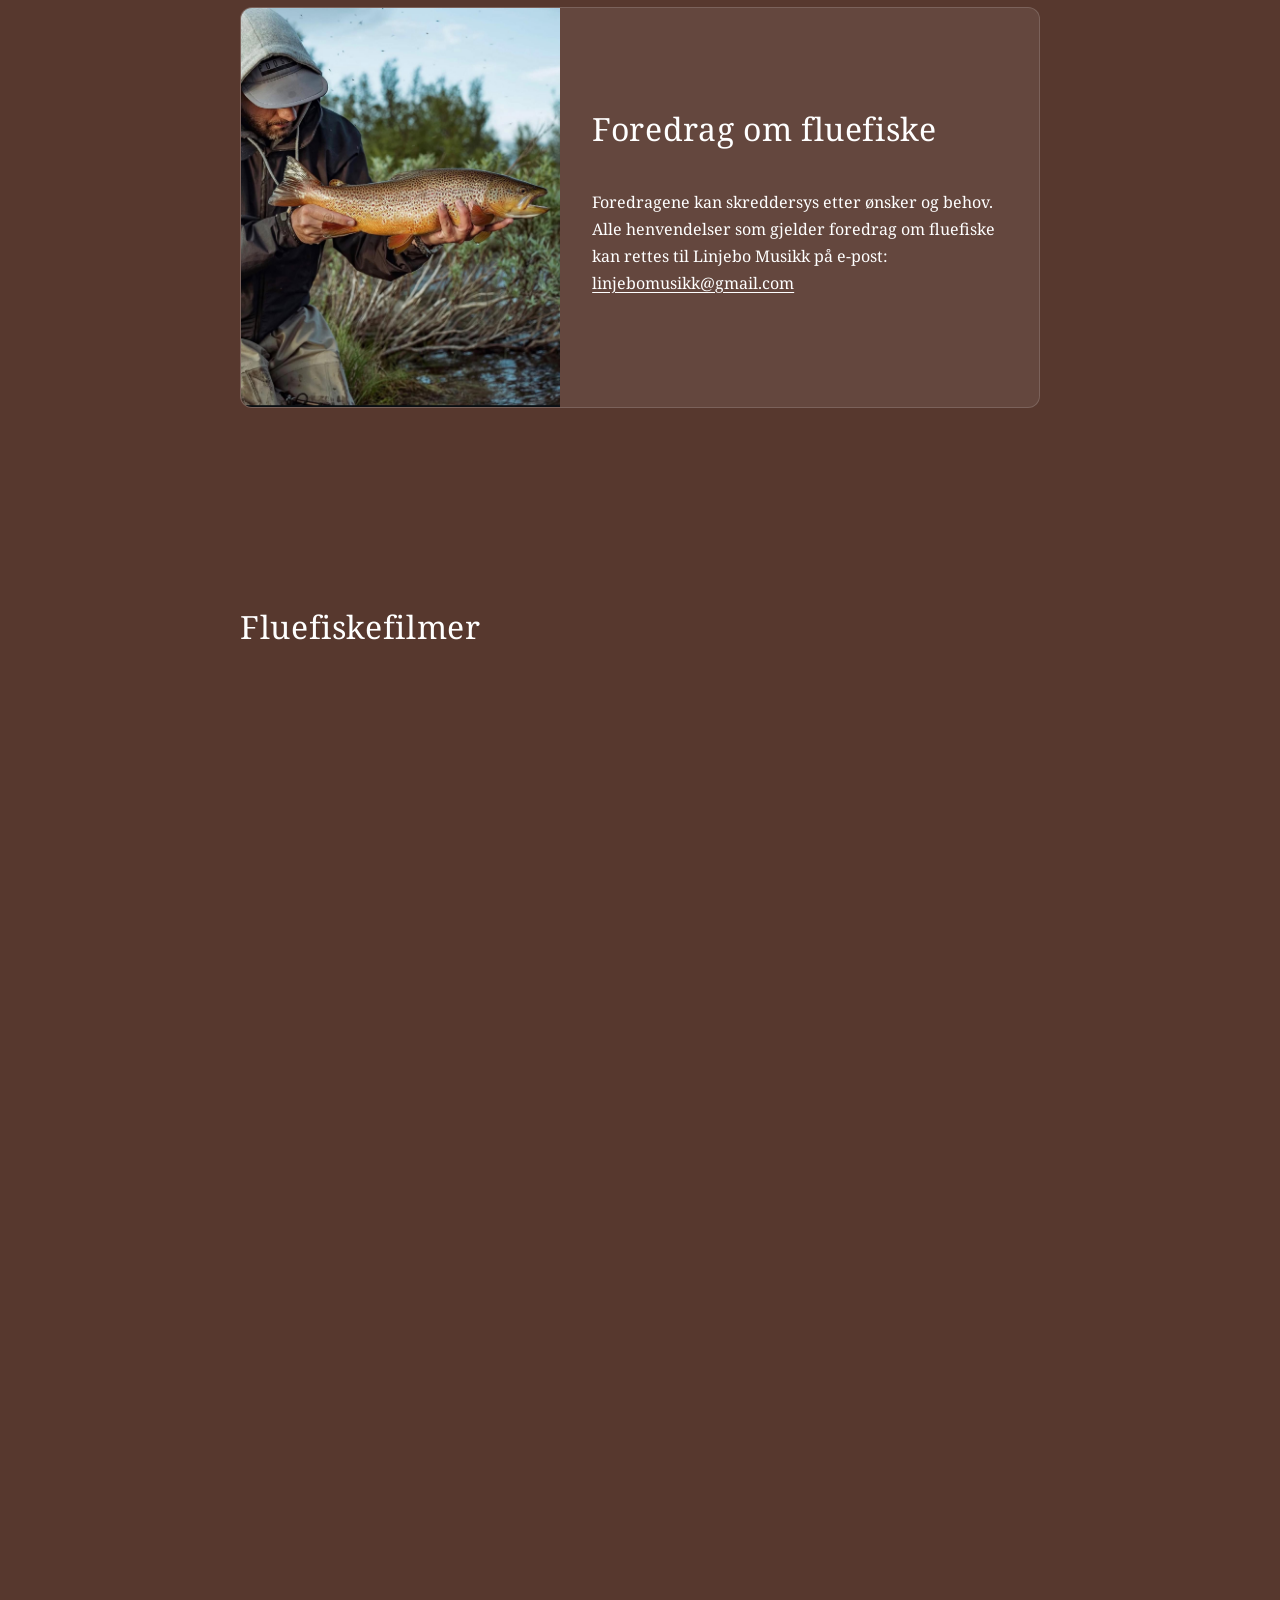
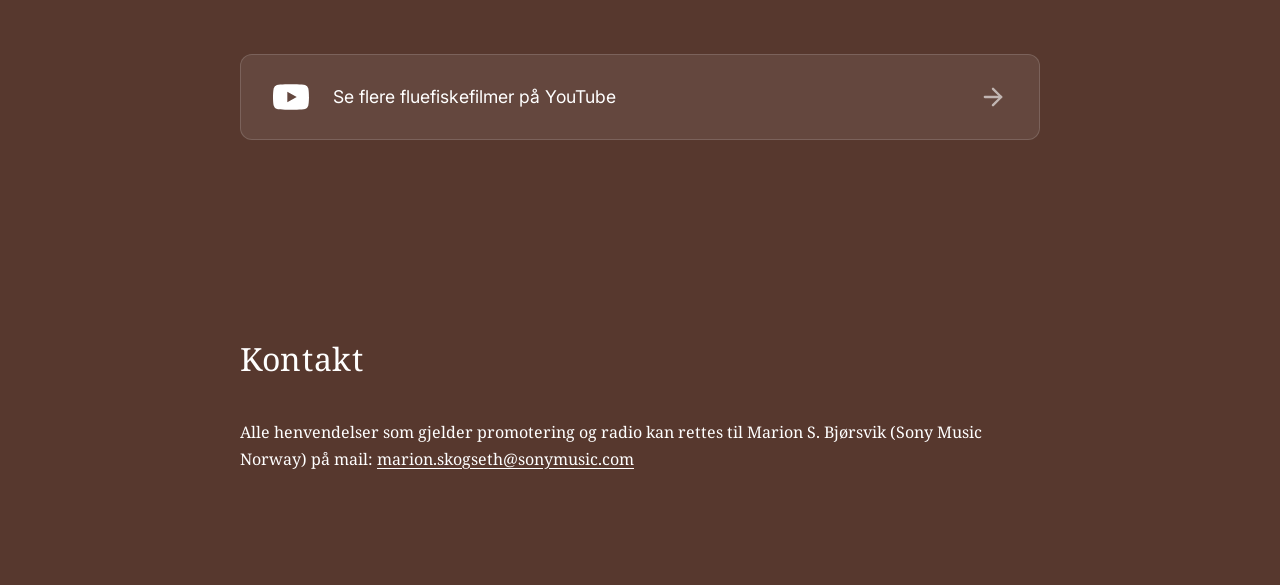
==== commit aa185a69: "Replace iTunes icon with Apple Music SVG logo Co-Authored-By: Claude Sonnet 4.6 <noreply@anthropic.c" ====
--- a/index.html
+++ b/index.html
@@ -60,7 +60,7 @@
           <span class="musikk__btn">G&aring; til Spotify</span>
         </a>
         <a href="https://music.apple.com/no/album/i-en-skog-single/1893638260?ls=1" target="_blank" rel="noopener" class="musikk__card">
-          <svg class="musikk__icon" viewBox="0 0 24 24" fill="currentColor"><path d="M15.769 0H8.231L0 8.231v7.538L8.231 24h7.538L24 15.769V8.231L15.769 0zM12 18.3c-3.478 0-6.3-2.822-6.3-6.3S8.522 5.7 12 5.7s6.3 2.822 6.3 6.3-2.822 6.3-6.3 6.3zm0-10.5c-2.318 0-4.2 1.882-4.2 4.2s1.882 4.2 4.2 4.2 4.2-1.882 4.2-4.2-1.882-4.2-4.2-4.2z"/></svg>
+          <svg class="musikk__icon" viewBox="0 0 525 525" fill="currentColor" xmlns="http://www.w3.org/2000/svg"><path d="M367.38 86.4199L210.07 121.83C200.01 124.09 192.86 133.03 192.86 143.34V327.27C192.86 334.55 186.32 340.13 179.15 338.88C170.63 337.39 161.33 337.68 151.96 340.1C122.81 347.61 104.1 372.78 110.17 396.31C116.24 419.84 144.78 432.83 173.93 425.31C200.18 418.54 217.95 397.46 216.8 376.15H216.86V208.62C216.86 204.33 219.87 200.62 224.07 199.74L352.26 172.85C354.62 172.35 356.85 174.16 356.85 176.57V290.83C356.85 298.11 350.31 303.69 343.14 302.44C334.62 300.95 325.32 301.24 315.95 303.66C286.8 311.17 268.09 336.34 274.16 359.87C280.23 383.4 308.77 396.39 337.92 388.87C364.17 382.1 381.94 361.02 380.79 339.71H380.85L380.89 97.2399C380.89 90.1299 374.3 84.8599 367.37 86.4199H367.38Z"/><path d="M262.17 524.34C192.14 524.34 126.31 497.07 76.79 447.55C27.27 398.03 0 332.2 0 262.17C0 192.14 27.27 126.3 76.79 76.79C126.31 27.28 192.14 0 262.17 0C332.2 0 398.03 27.27 447.55 76.79C497.07 126.31 524.34 192.14 524.34 262.17C524.34 332.2 497.07 398.03 447.55 447.55C398.03 497.07 332.2 524.34 262.17 524.34ZM262.17 20C197.48 20 136.67 45.19 90.93 90.93C45.19 136.67 20 197.48 20 262.17C20 326.86 45.19 387.67 90.93 433.41C136.67 479.15 197.48 504.34 262.17 504.34C326.86 504.34 387.67 479.15 433.41 433.41C479.15 387.67 504.34 326.86 504.34 262.17C504.34 197.48 479.15 136.67 433.41 90.93C387.67 45.19 326.86 20 262.17 20Z"/></svg>
           <span class="musikk__label">iTunes</span>
           <span class="musikk__btn">G&aring; til iTunes</span>
         </a>
--- a/css/style.css
+++ b/css/style.css
@@ -391,7 +391,7 @@
 /* === Bilder === */
 .bilder__grid {
   display: grid;
-  grid-template-columns: repeat(3, 1fr);
+  grid-template-columns: repeat(2, 1fr);
   gap: 1rem;
   margin-bottom: 1rem;
 }
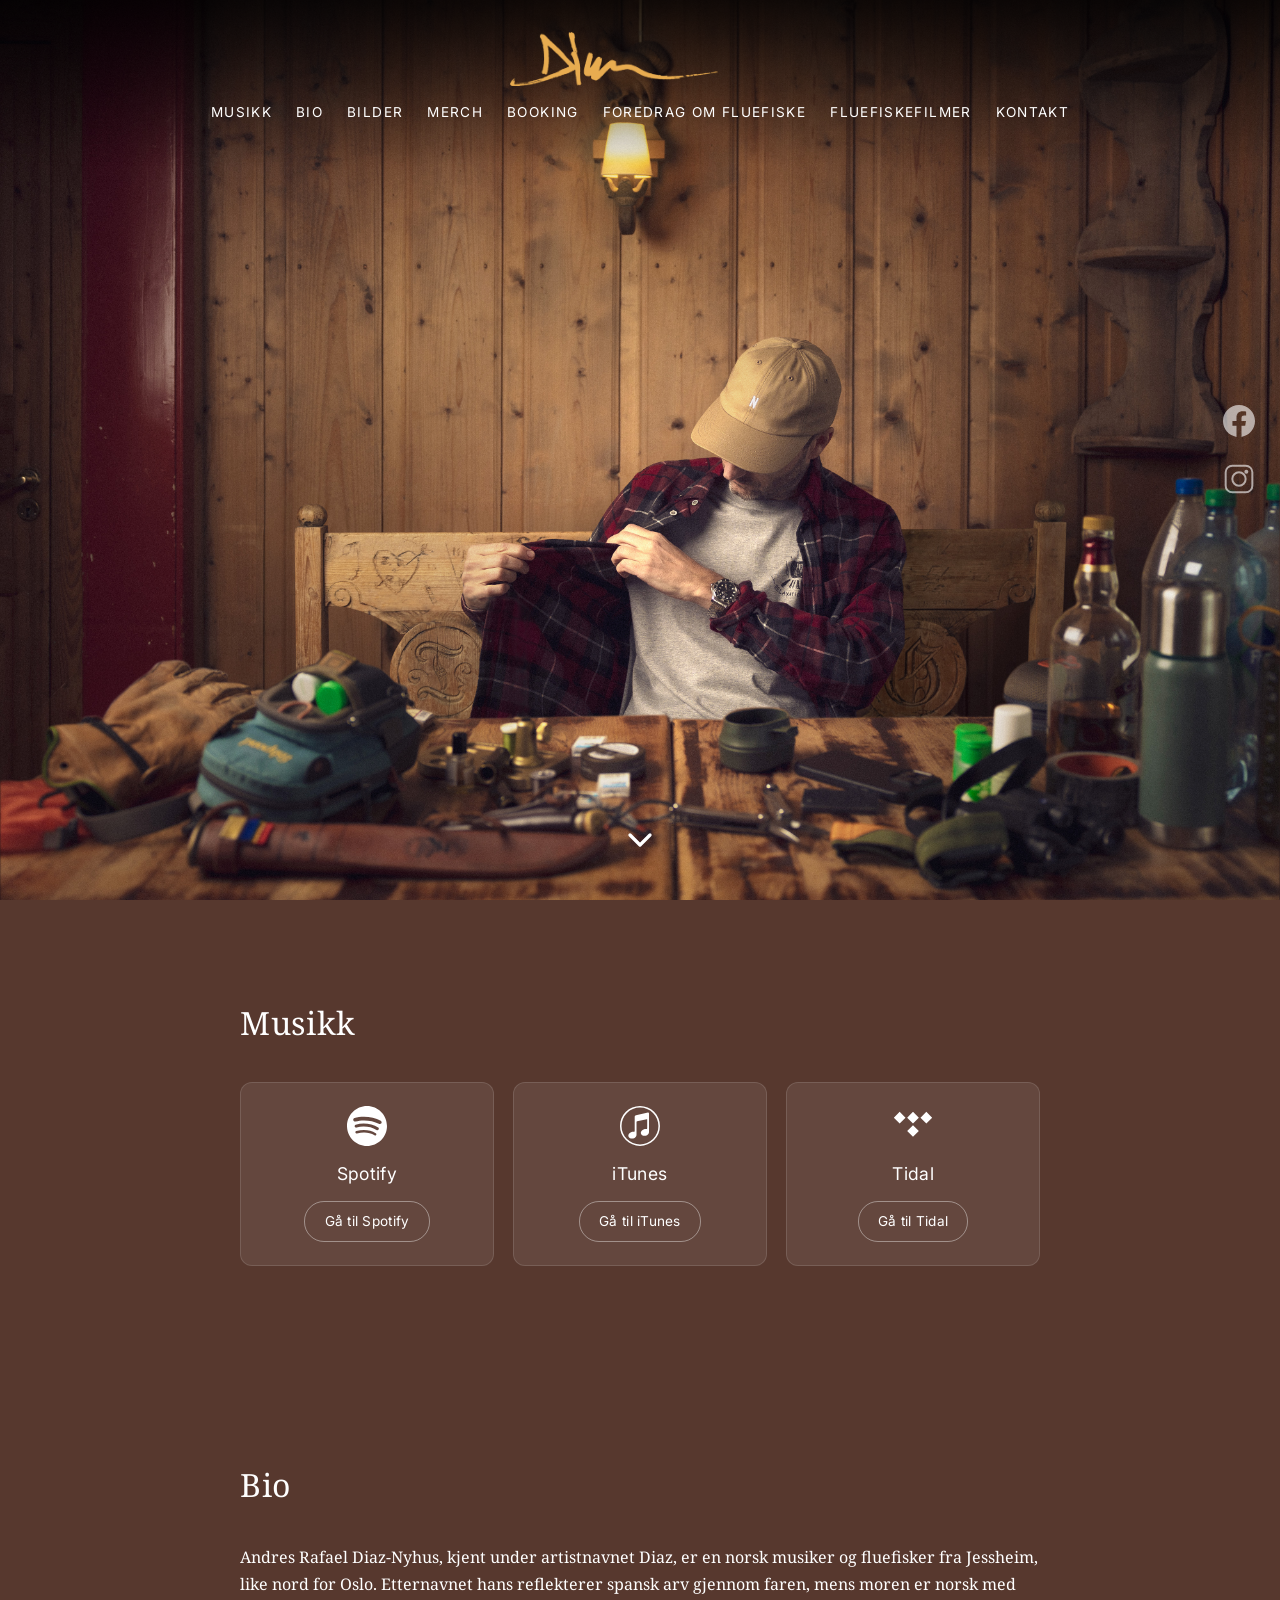
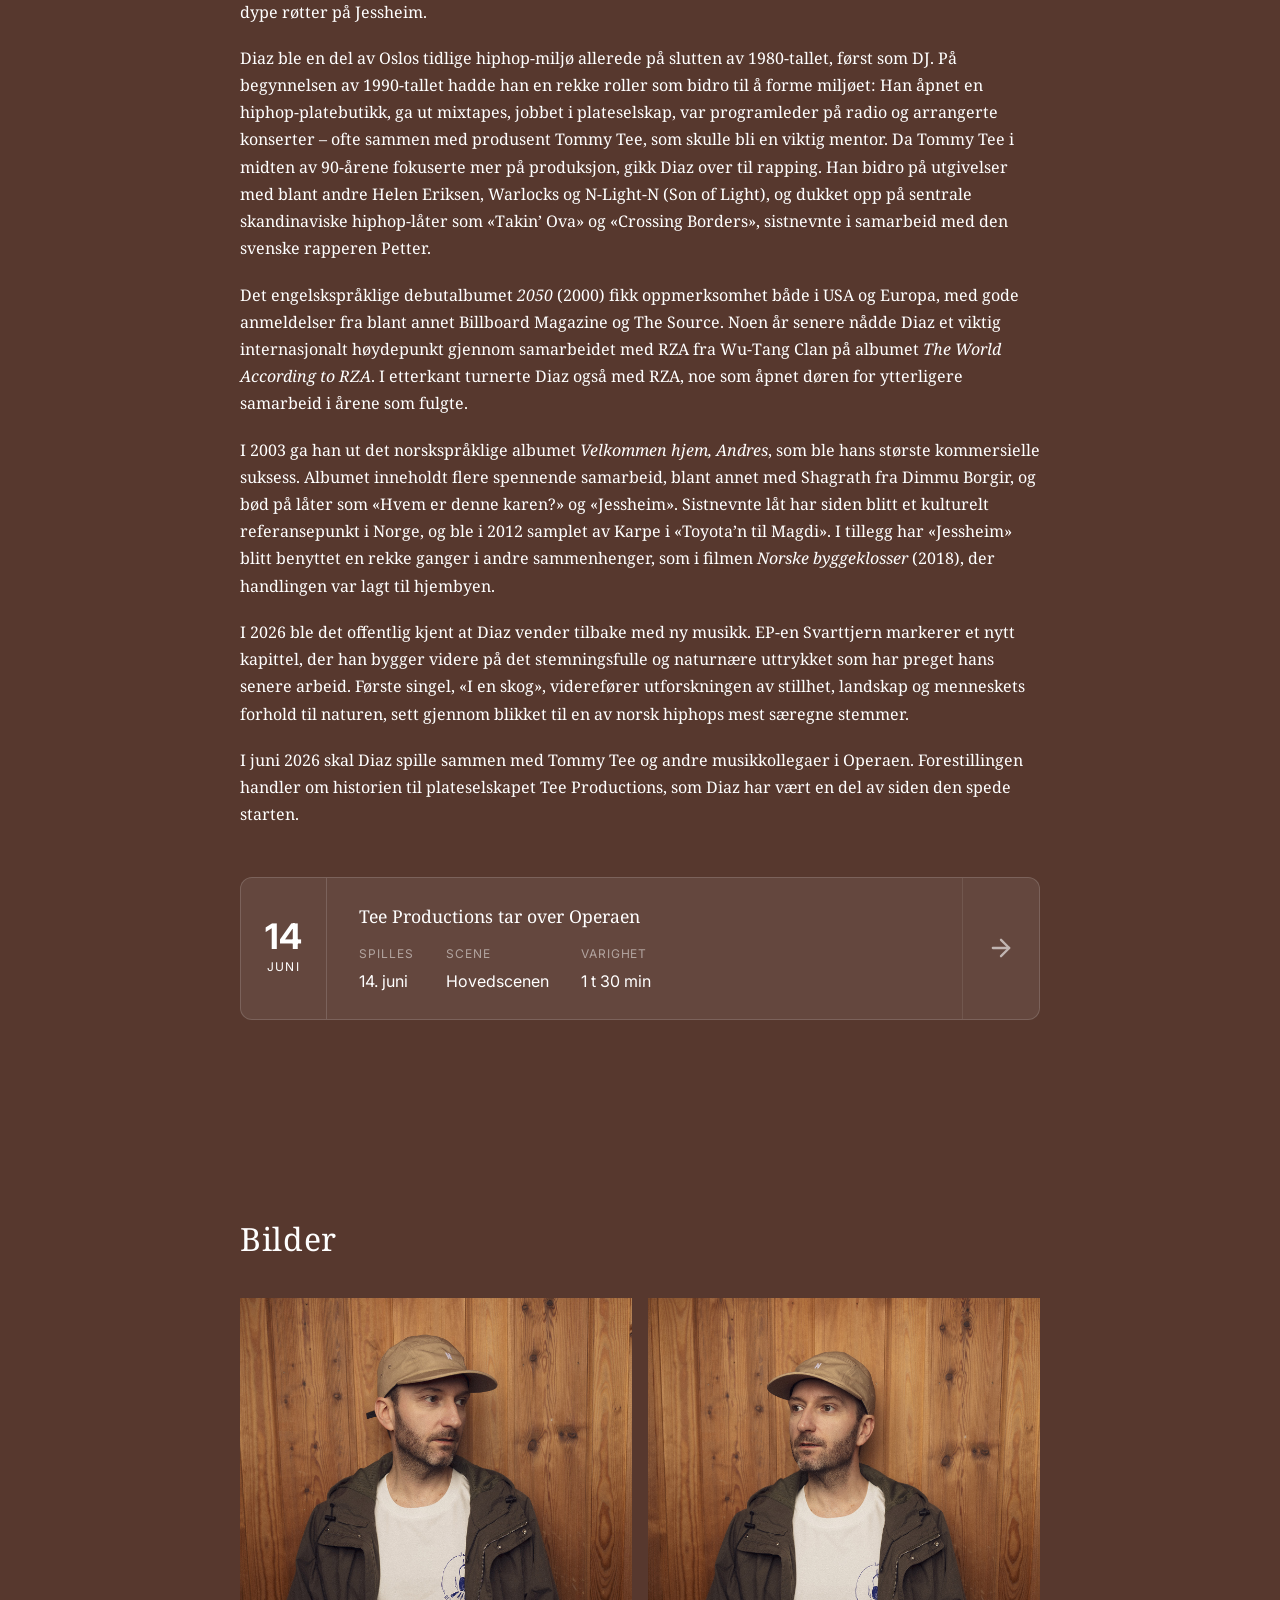
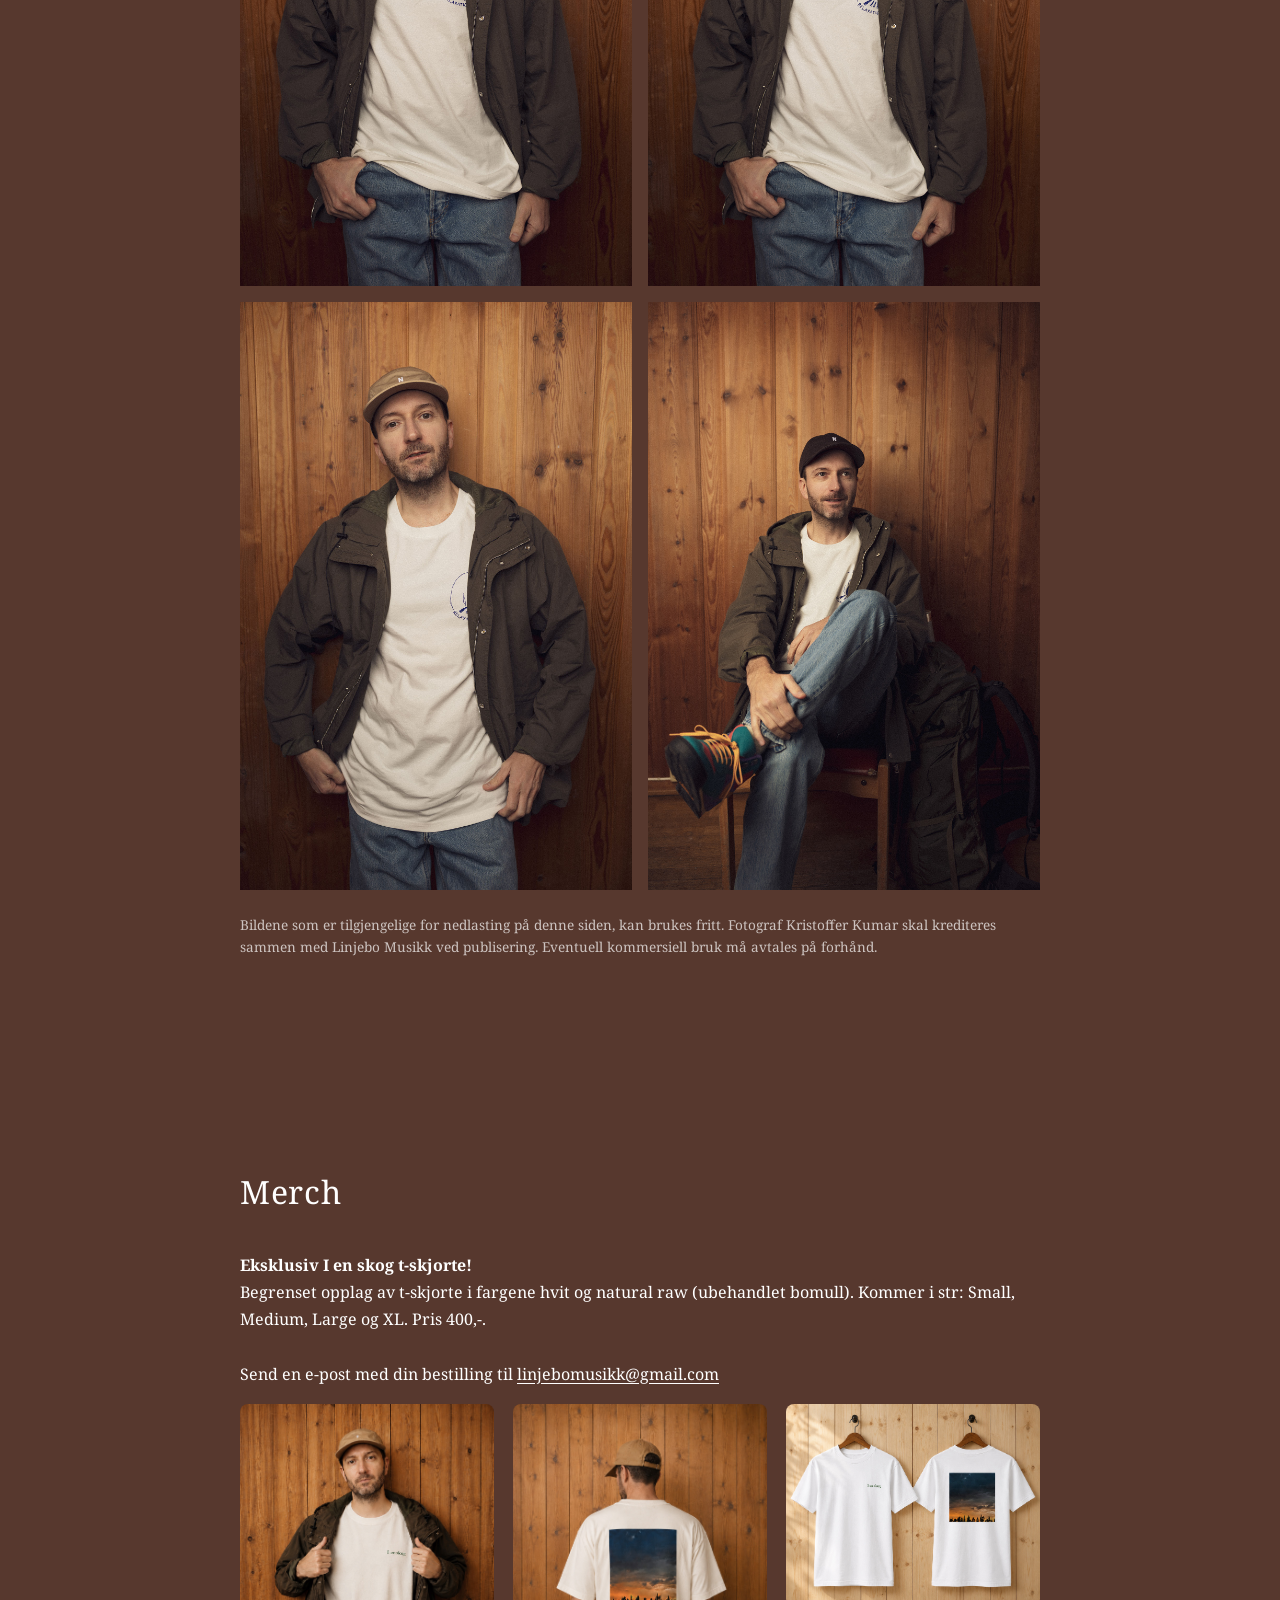
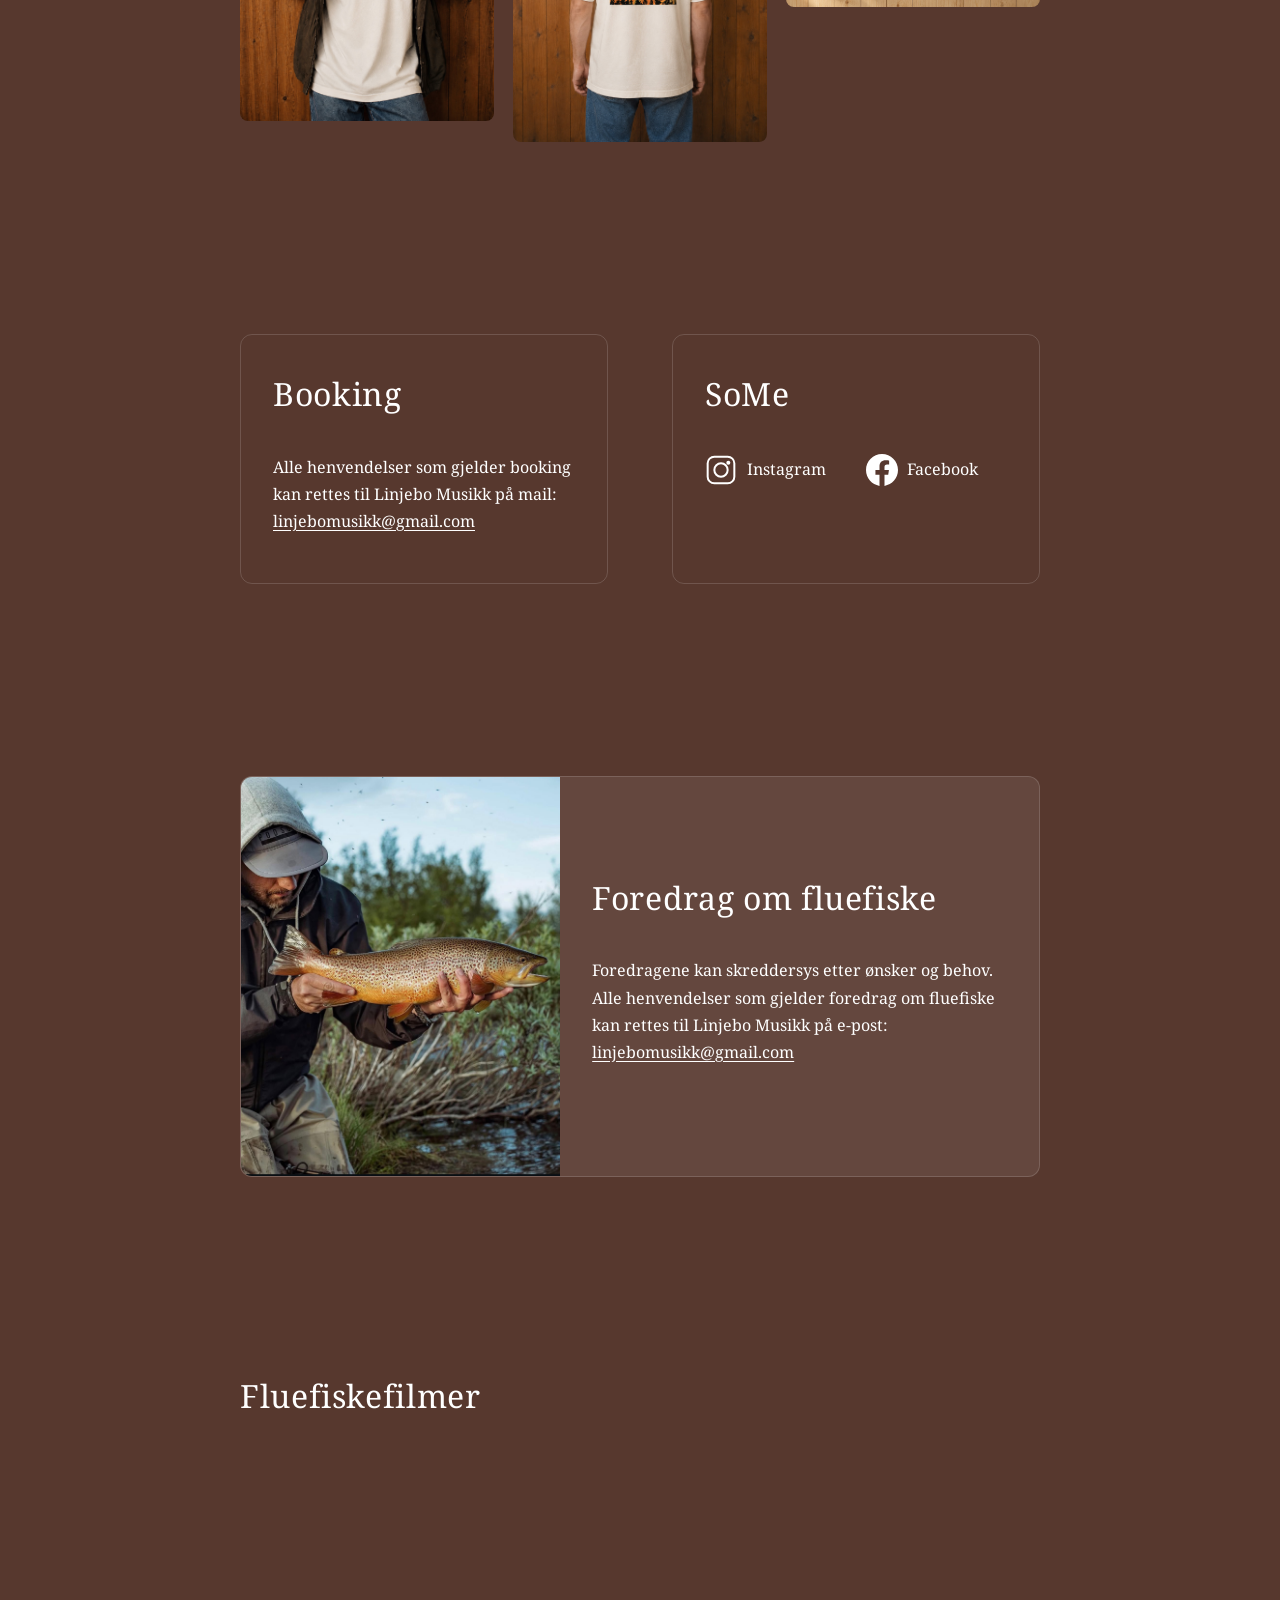
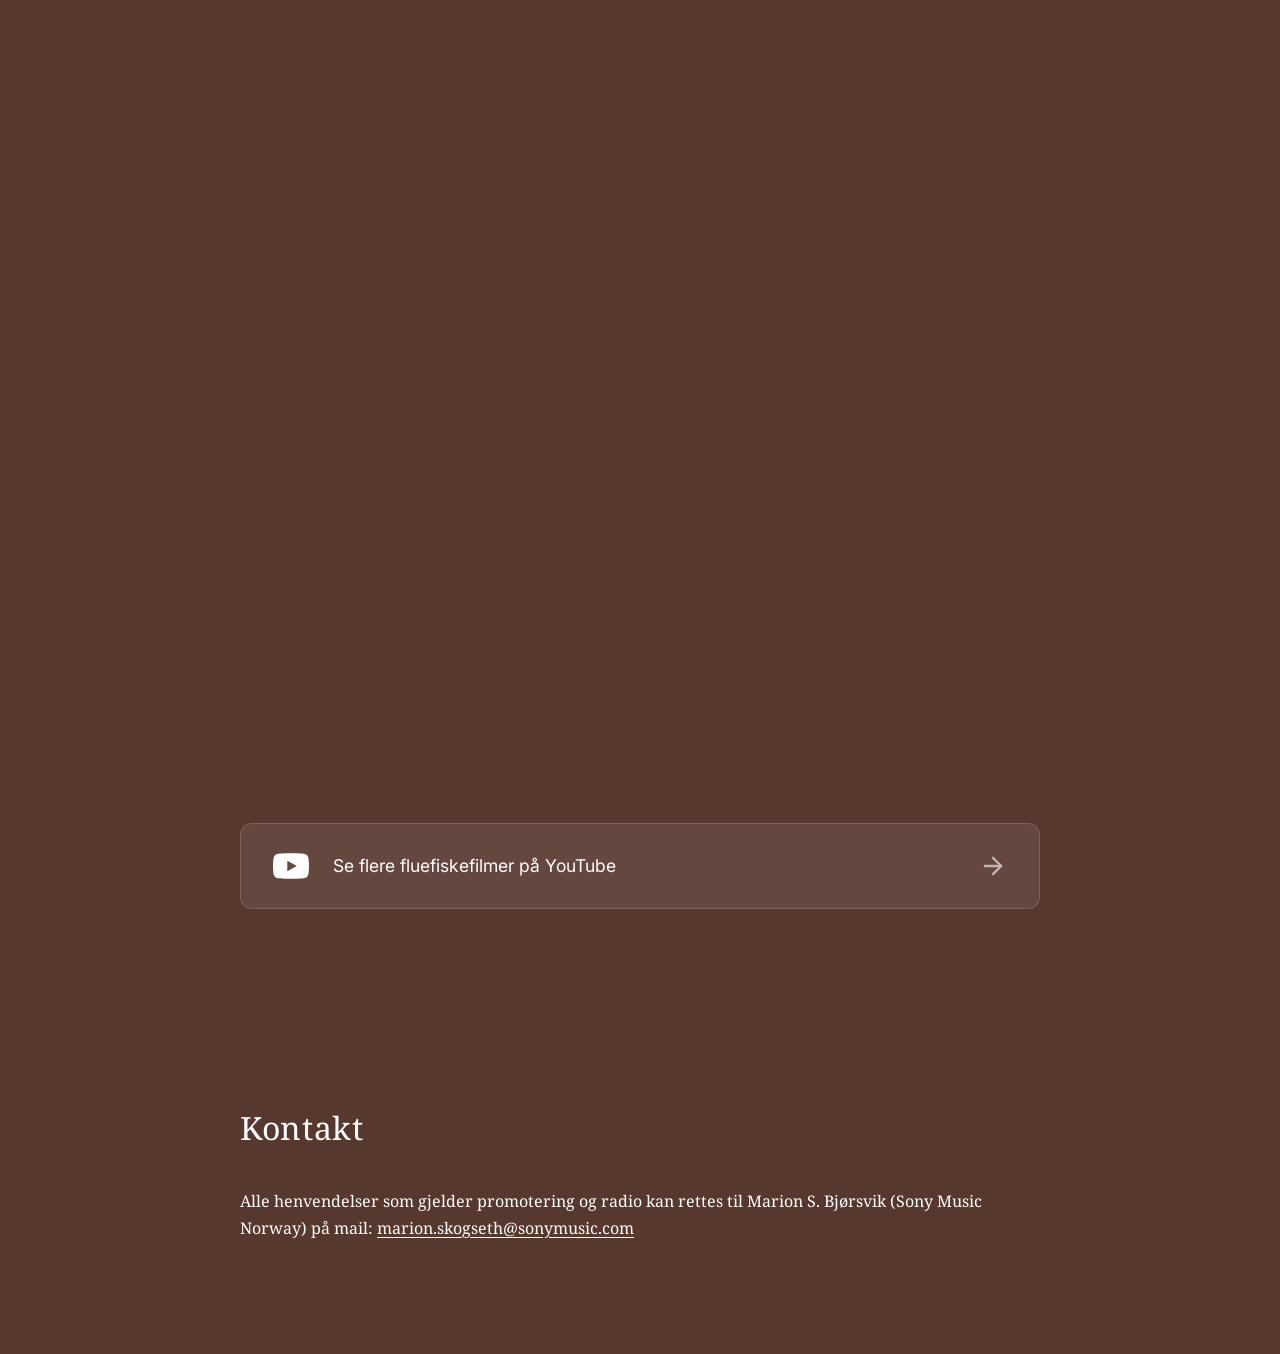
==== commit 5c2b5734: "Add Merch section with t-shirt images and order info Co-Authored-By: Claude Sonnet 4.6 <noreply@anth" ====
--- a/index.html
+++ b/index.html
@@ -29,6 +29,7 @@
       <li><a href="#musikk">Musikk</a></li>
       <li><a href="#bio">Bio</a></li>
       <li><a href="#bilder">Bilder</a></li>
+      <li><a href="#merch">Merch</a></li>
       <li><a href="#booking">Booking</a></li>
       <li><a href="#foredrag">Foredrag om fluefiske</a></li>
       <li><a href="#fluefiskefilmer">Fluefiskefilmer</a></li>
@@ -64,7 +65,7 @@
           <span class="musikk__label">iTunes</span>
           <span class="musikk__btn">G&aring; til iTunes</span>
         </a>
-        <a href="#" target="_blank" rel="noopener" class="musikk__card">
+        <a href="https://tidal.com/album/516121559/u" target="_blank" rel="noopener" class="musikk__card">
           <svg class="musikk__icon" viewBox="0 0 24 24" fill="currentColor"><path d="M4 3.5L7.5 7 4 10.5.5 7ZM12 3.5L15.5 7 12 10.5 8.5 7ZM20 3.5L23.5 7 20 10.5 16.5 7ZM12 11.5L15.5 15 12 18.5 8.5 15Z"/></svg>
           <span class="musikk__label">Tidal</span>
           <span class="musikk__btn">G&aring; til Tidal</span>
@@ -135,6 +136,27 @@
         </a>
       </div>
       <p class="bilder__notice">Bildene som er tilgjengelige for nedlasting på denne siden, kan brukes fritt. Fotograf Kristoffer Kumar skal krediteres sammen med Linjebo Musikk ved publisering. Eventuell kommersiell bruk må avtales på forhånd.</p>
+    </div>
+  </section>
+
+  <!-- Merch -->
+  <section id="merch" class="section">
+    <div class="container">
+      <h2>Merch</h2>
+      <p class="merch__intro"><strong>Eksklusiv I en skog t-skjorte!</strong><br>
+      Begrenset opplag av t-skjorte i fargene hvit og natural raw (ubehandlet bomull). Kommer i str: Small, Medium, Large og XL. Pris 400,-.<br><br>
+      Send en e-post med din bestilling til <a href="mailto:linjebomusikk@gmail.com">linjebomusikk@gmail.com</a></p>
+      <div class="merch__grid">
+        <div class="merch__item">
+          <img src="media/tshirt-00.jpg" alt="I en skog t-skjorte">
+        </div>
+        <div class="merch__item">
+          <img src="media/tshirt-01.jpg" alt="I en skog t-skjorte">
+        </div>
+        <div class="merch__item">
+          <img src="media/tshirt-02.jpg" alt="I en skog t-skjorte">
+        </div>
+      </div>
     </div>
   </section>
 
--- a/css/style.css
+++ b/css/style.css
@@ -532,6 +532,25 @@
   .foredrag__text {
     padding: 1.5rem;
   }
+}
+
+/* === Merch === */
+.merch__intro {
+  margin-bottom: 2rem;
+  line-height: 1.7;
+}
+
+.merch__grid {
+  display: grid;
+  grid-template-columns: repeat(3, 1fr);
+  gap: 1.2rem;
+}
+
+.merch__item img {
+  width: 100%;
+  height: auto;
+  border-radius: 8px;
+  display: block;
 }
 
 /* === Videos === */
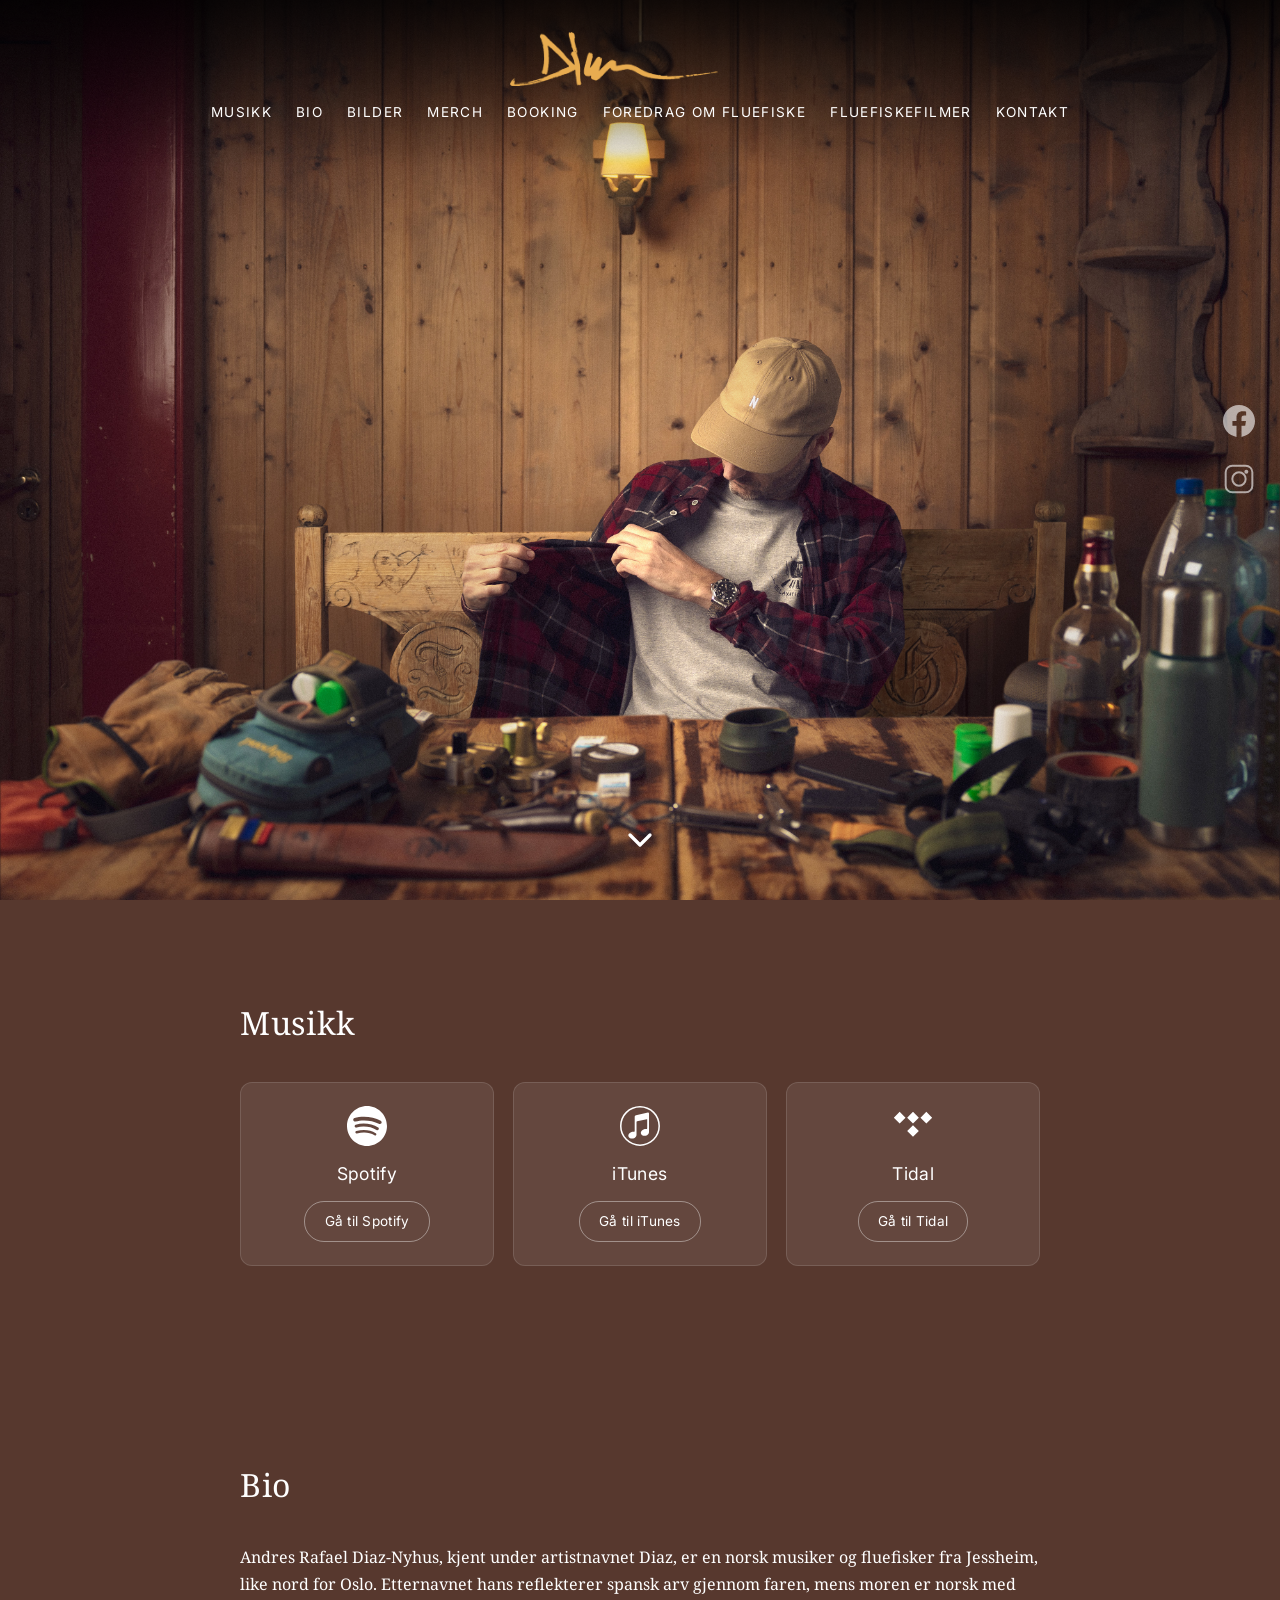
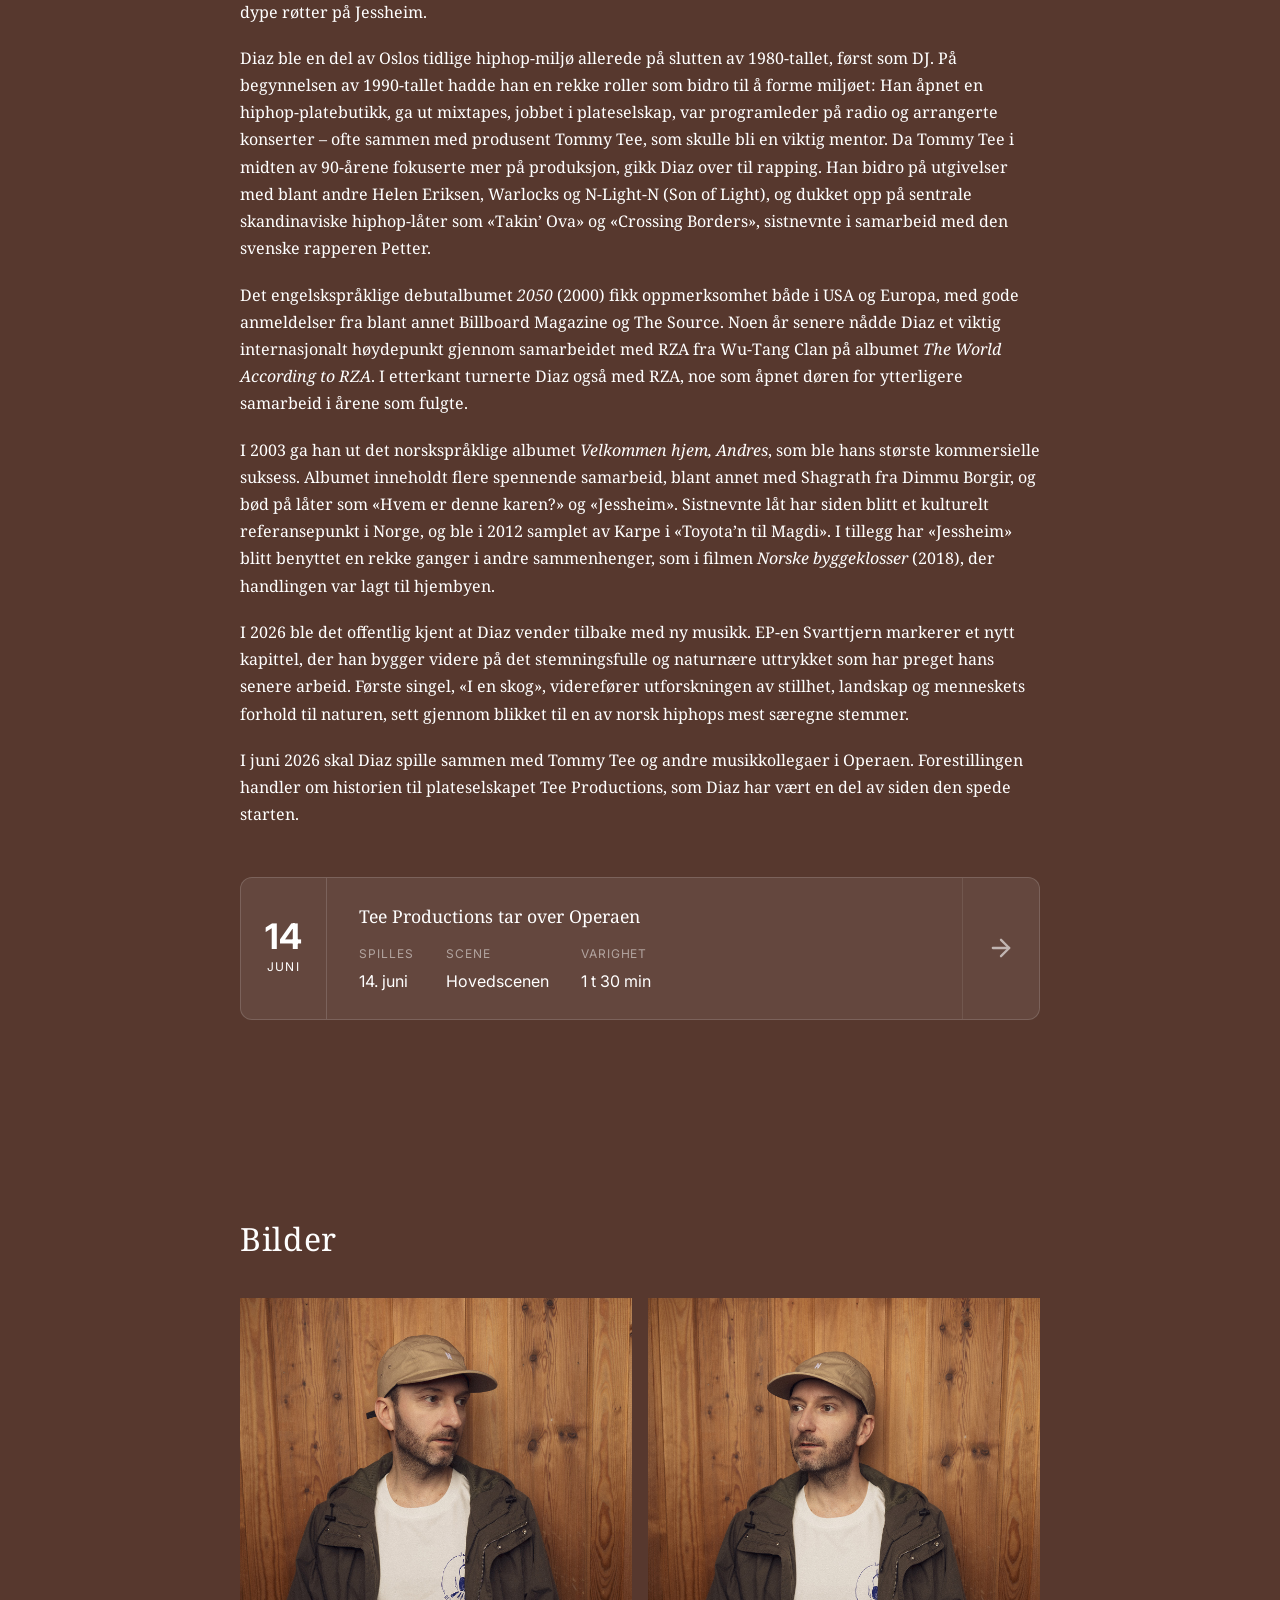
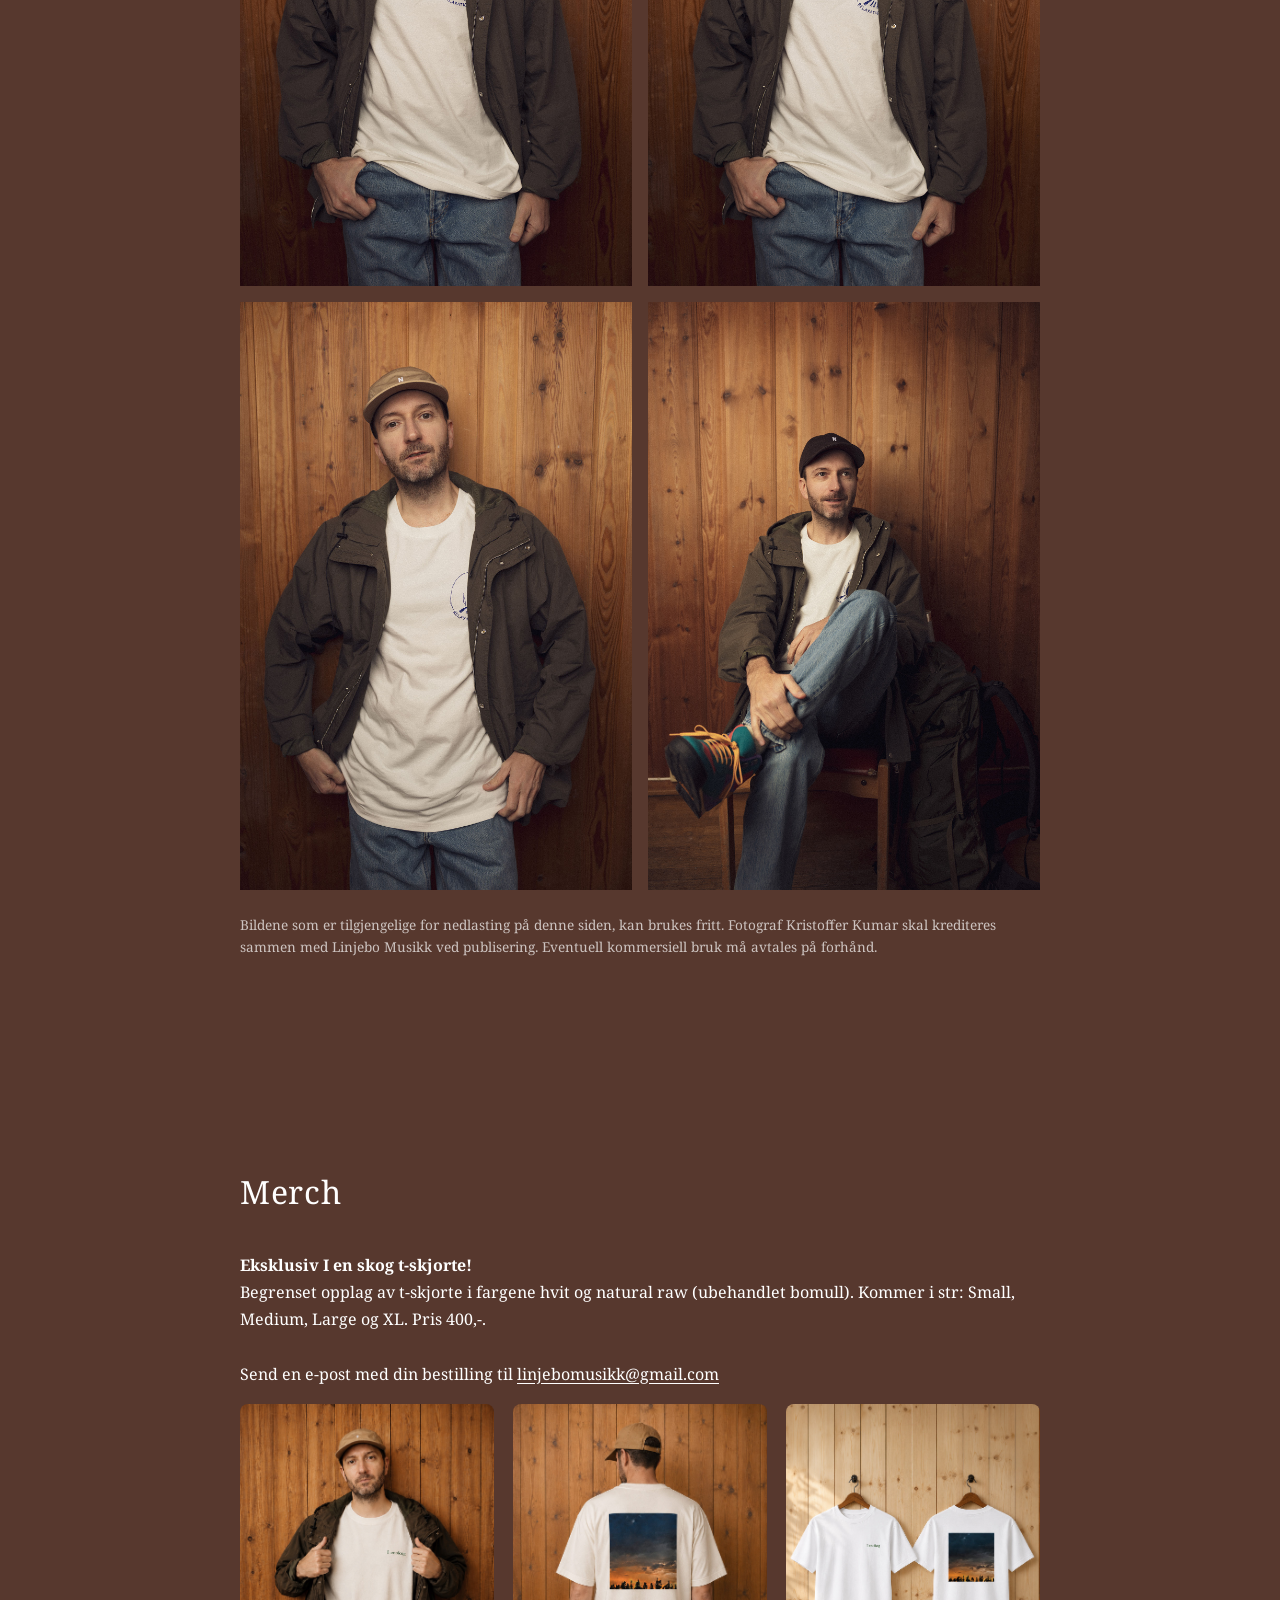
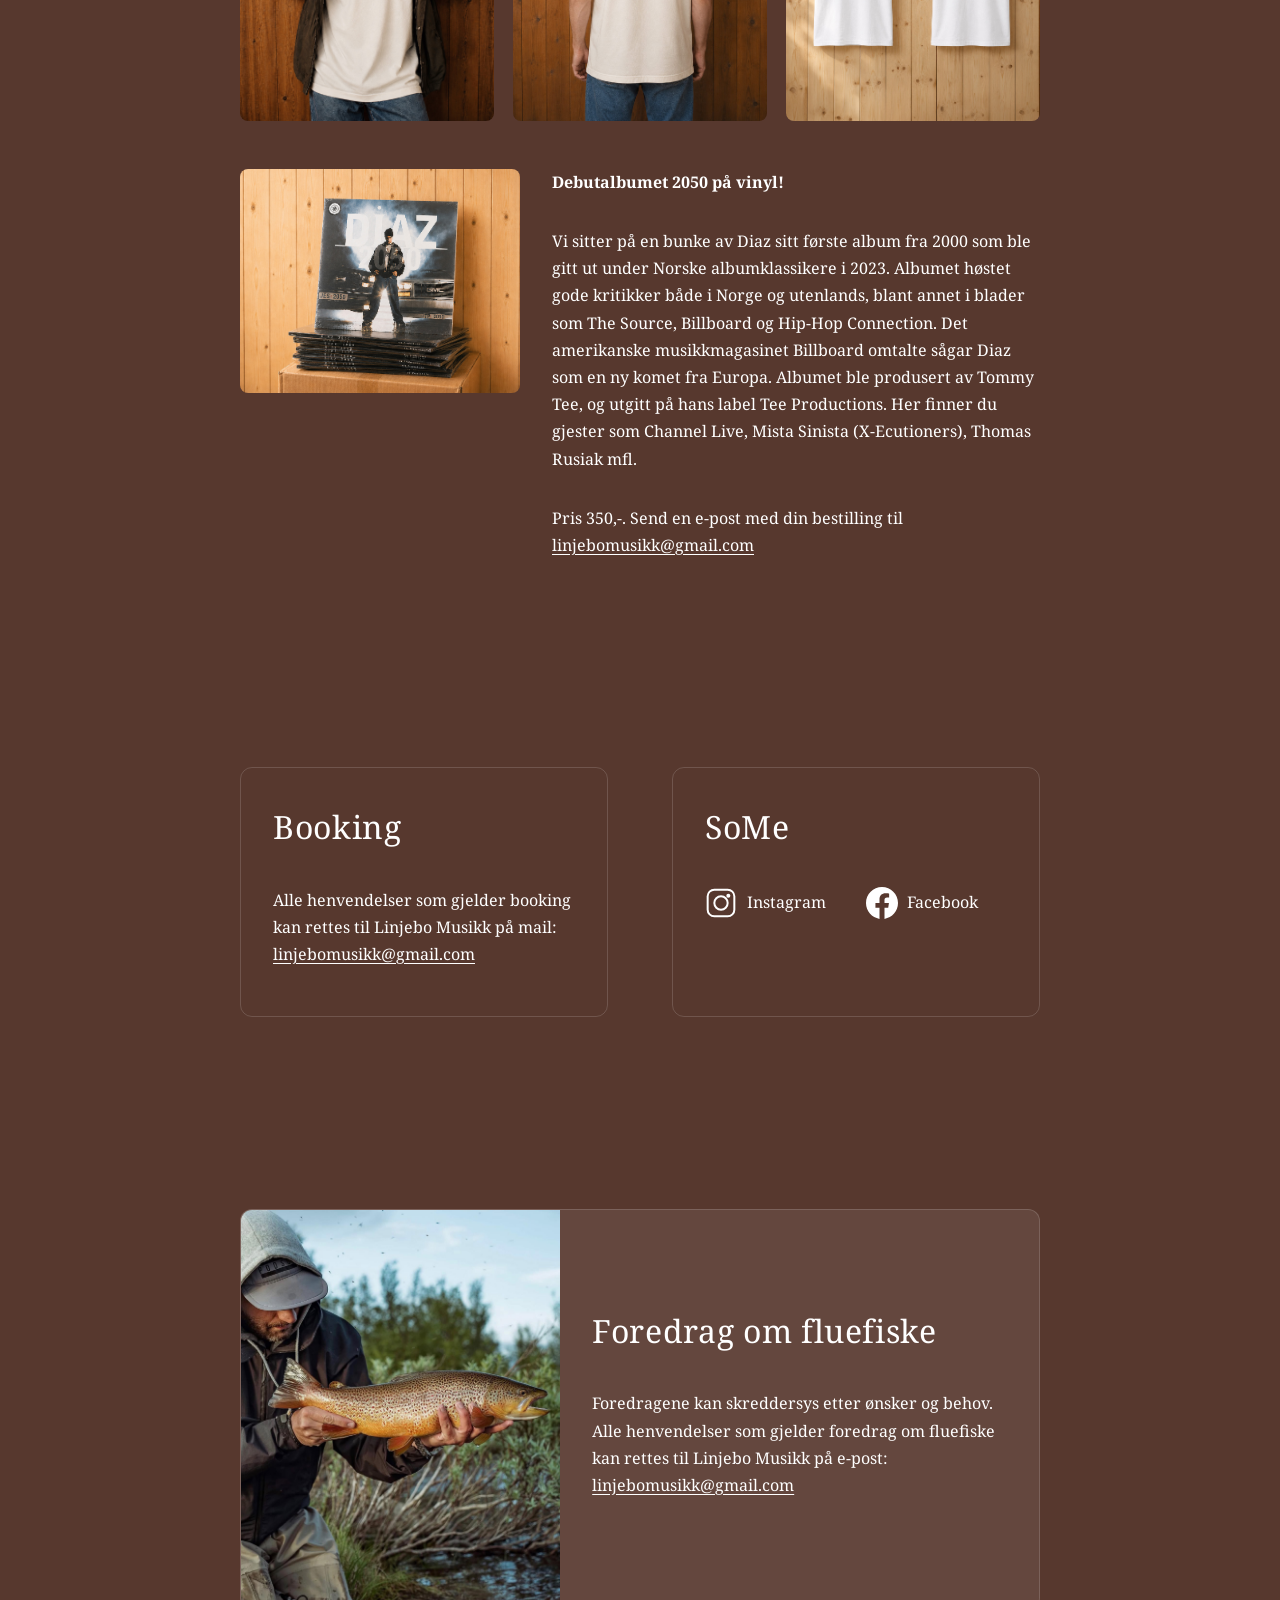
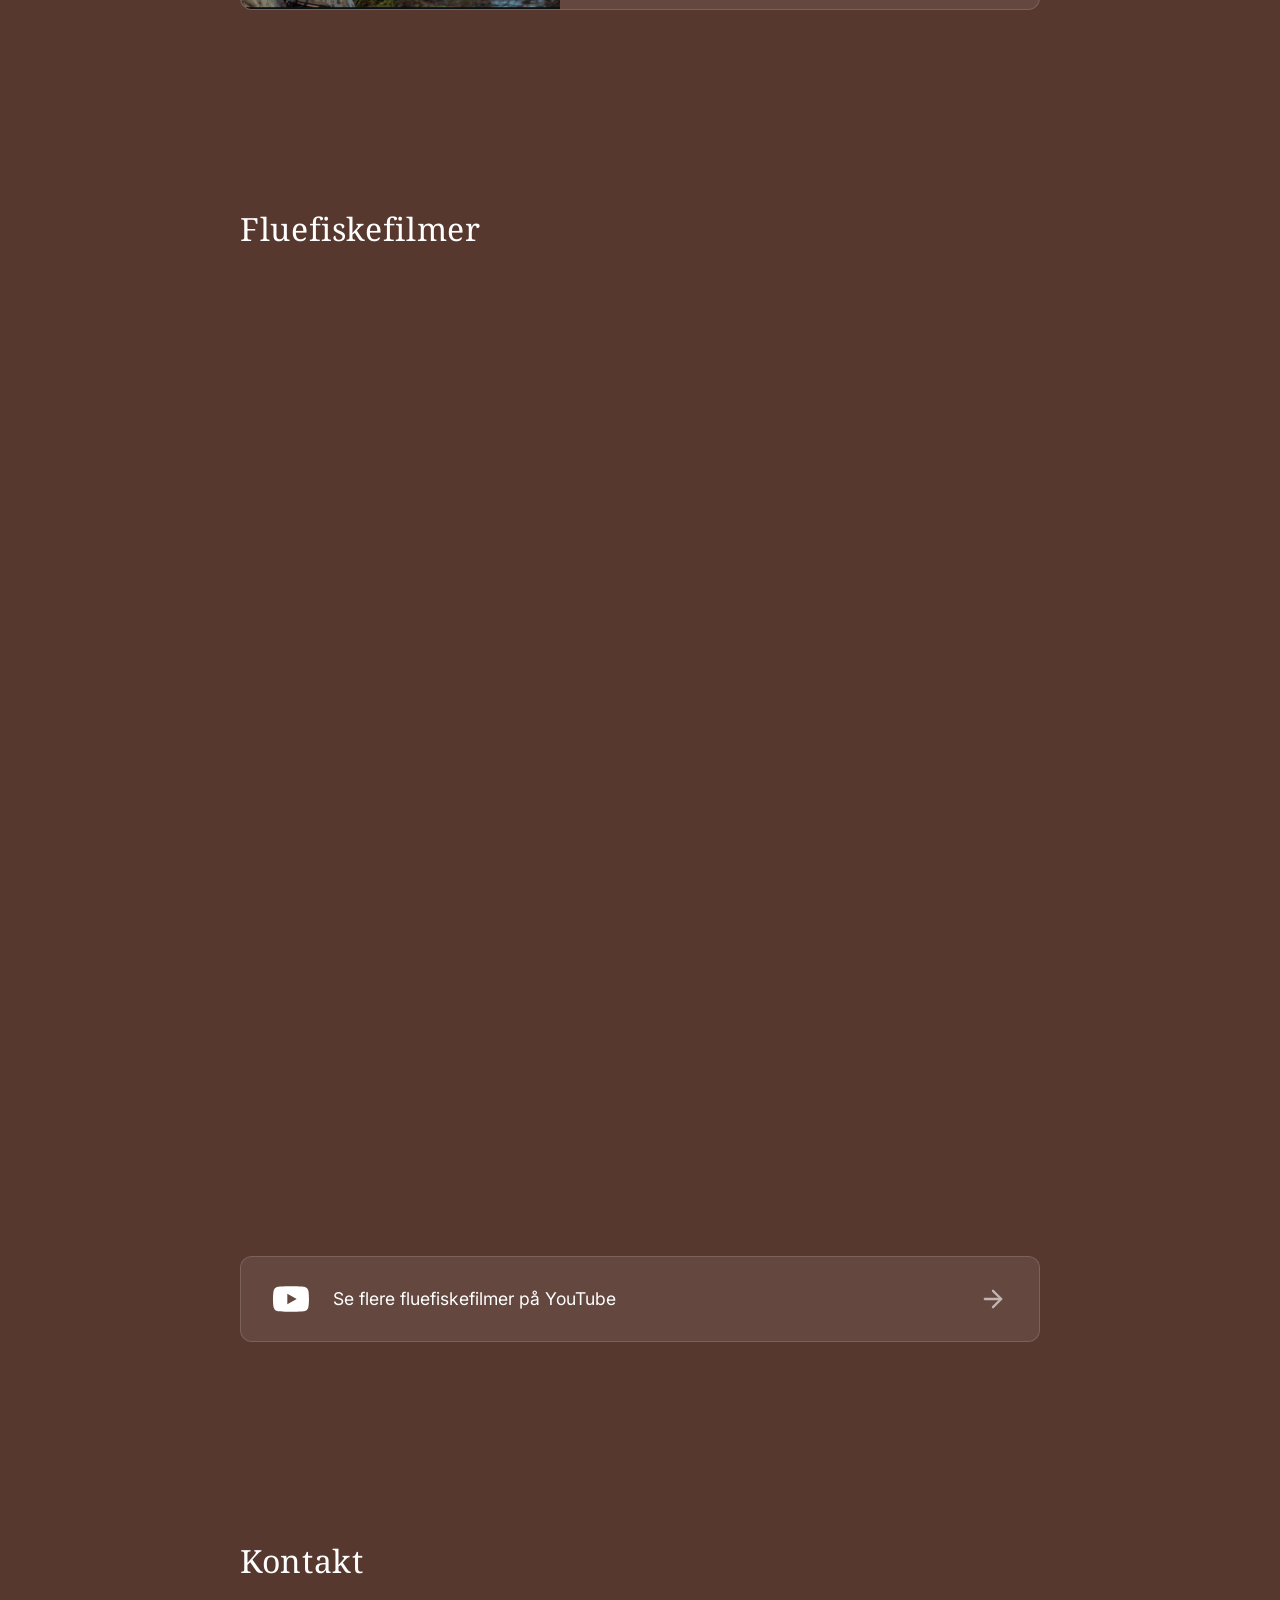
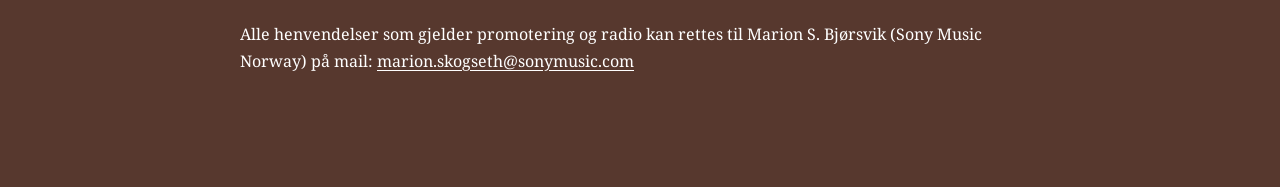
==== commit cfe29afb: "Add vinyl LP product to Merch section Co-Authored-By: Claude Sonnet 4.6 <noreply@anthropic.com>" ====
--- a/index.html
+++ b/index.html
@@ -157,6 +157,15 @@
           <img src="media/tshirt-02.jpg" alt="I en skog t-skjorte">
         </div>
       </div>
+
+      <div class="merch__lp">
+        <img src="media/lp-01.jpg" alt="Diaz – 2050 på vinyl" class="merch__lp-img">
+        <div class="merch__lp-text">
+          <p><strong>Debutalbumet 2050 på vinyl!</strong></p>
+          <p>Vi sitter på en bunke av Diaz sitt første album fra 2000 som ble gitt ut under Norske albumklassikere i 2023. Albumet høstet gode kritikker både i Norge og utenlands, blant annet i blader som The Source, Billboard og Hip-Hop Connection. Det amerikanske musikkmagasinet Billboard omtalte sågar Diaz som en ny komet fra Europa. Albumet ble produsert av Tommy Tee, og utgitt på hans label Tee Productions. Her finner du gjester som Channel Live, Mista Sinista (X-Ecutioners), Thomas Rusiak mfl.</p>
+          <p>Pris 350,-. Send en e-post med din bestilling til <a href="mailto:linjebomusikk@gmail.com">linjebomusikk@gmail.com</a></p>
+        </div>
+      </div>
     </div>
   </section>
 
--- a/css/style.css
+++ b/css/style.css
@@ -551,6 +551,26 @@
   height: auto;
   border-radius: 8px;
   display: block;
+}
+
+.merch__lp {
+  display: flex;
+  gap: 2rem;
+  margin-top: 3rem;
+  align-items: flex-start;
+}
+
+.merch__lp-img {
+  width: 280px;
+  flex-shrink: 0;
+  border-radius: 8px;
+}
+
+.merch__lp-text {
+  display: flex;
+  flex-direction: column;
+  gap: 1rem;
+  line-height: 1.7;
 }
 
 /* === Videos === */
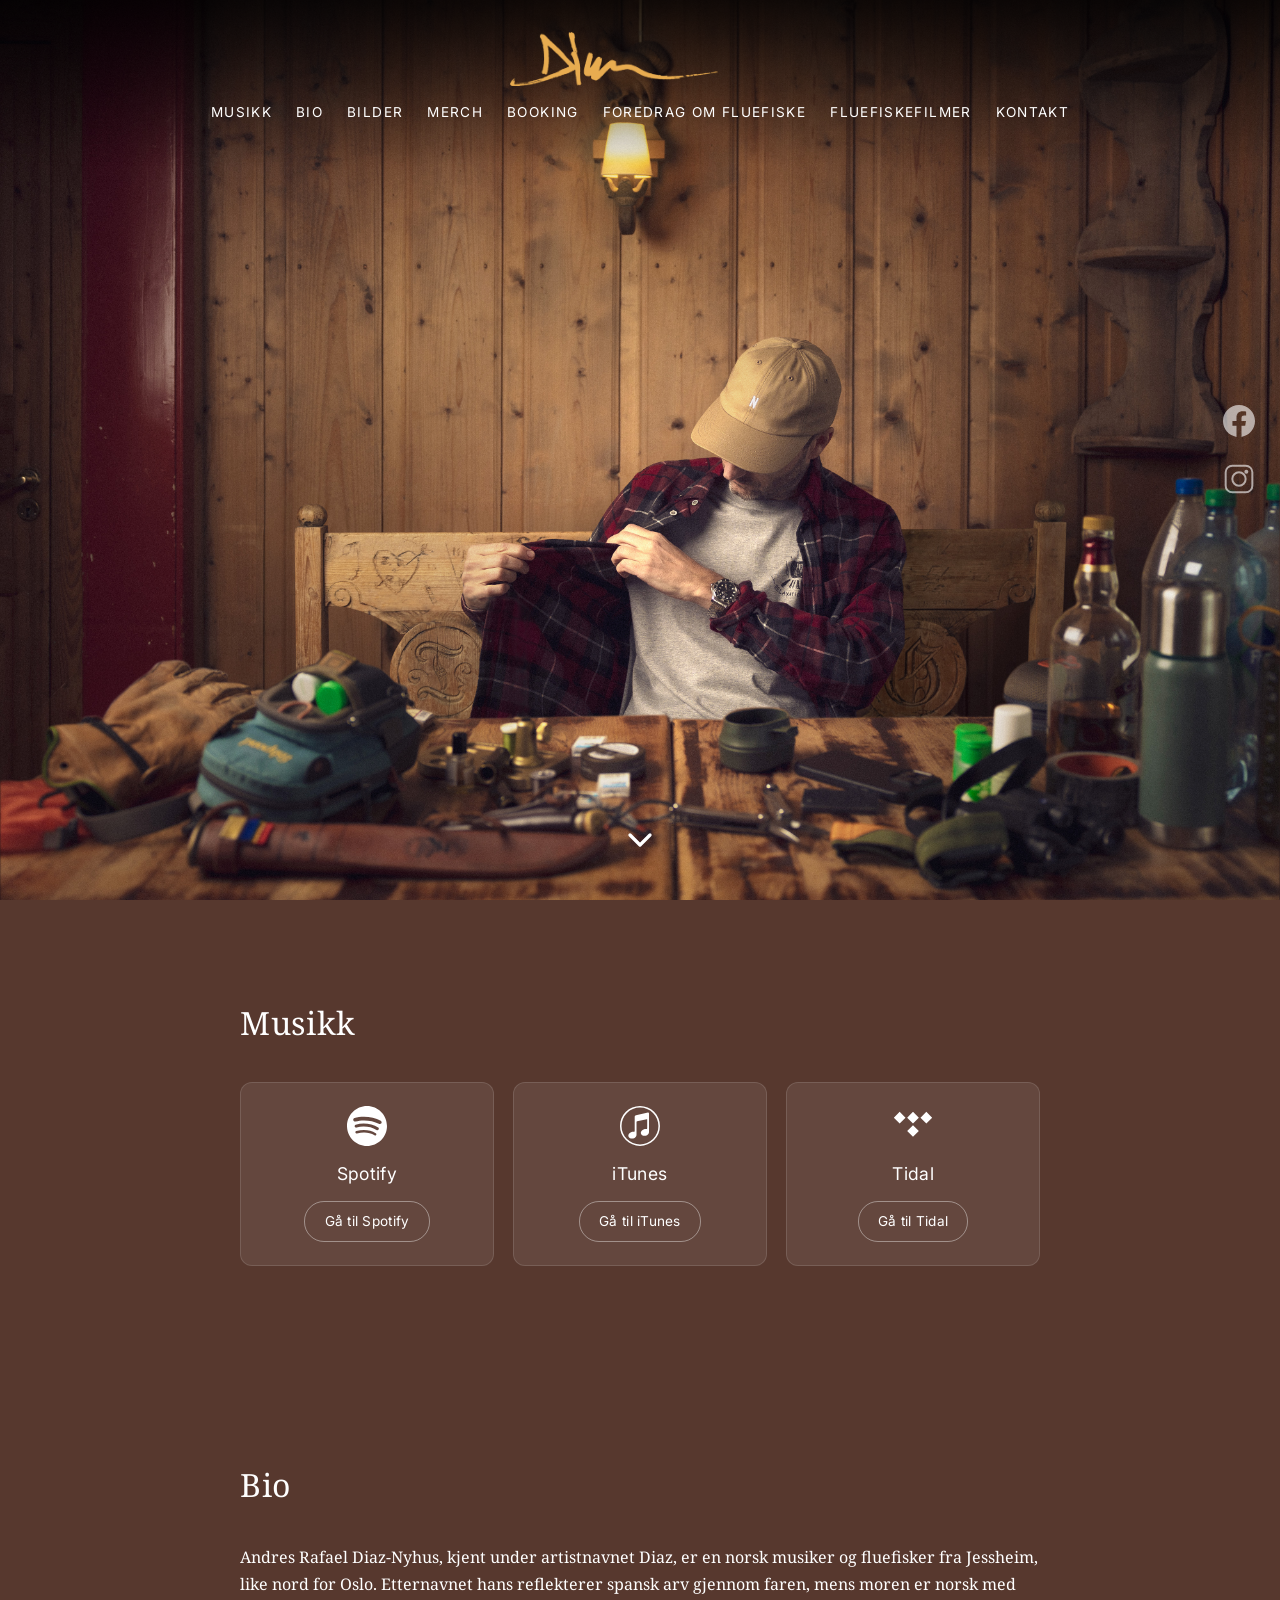
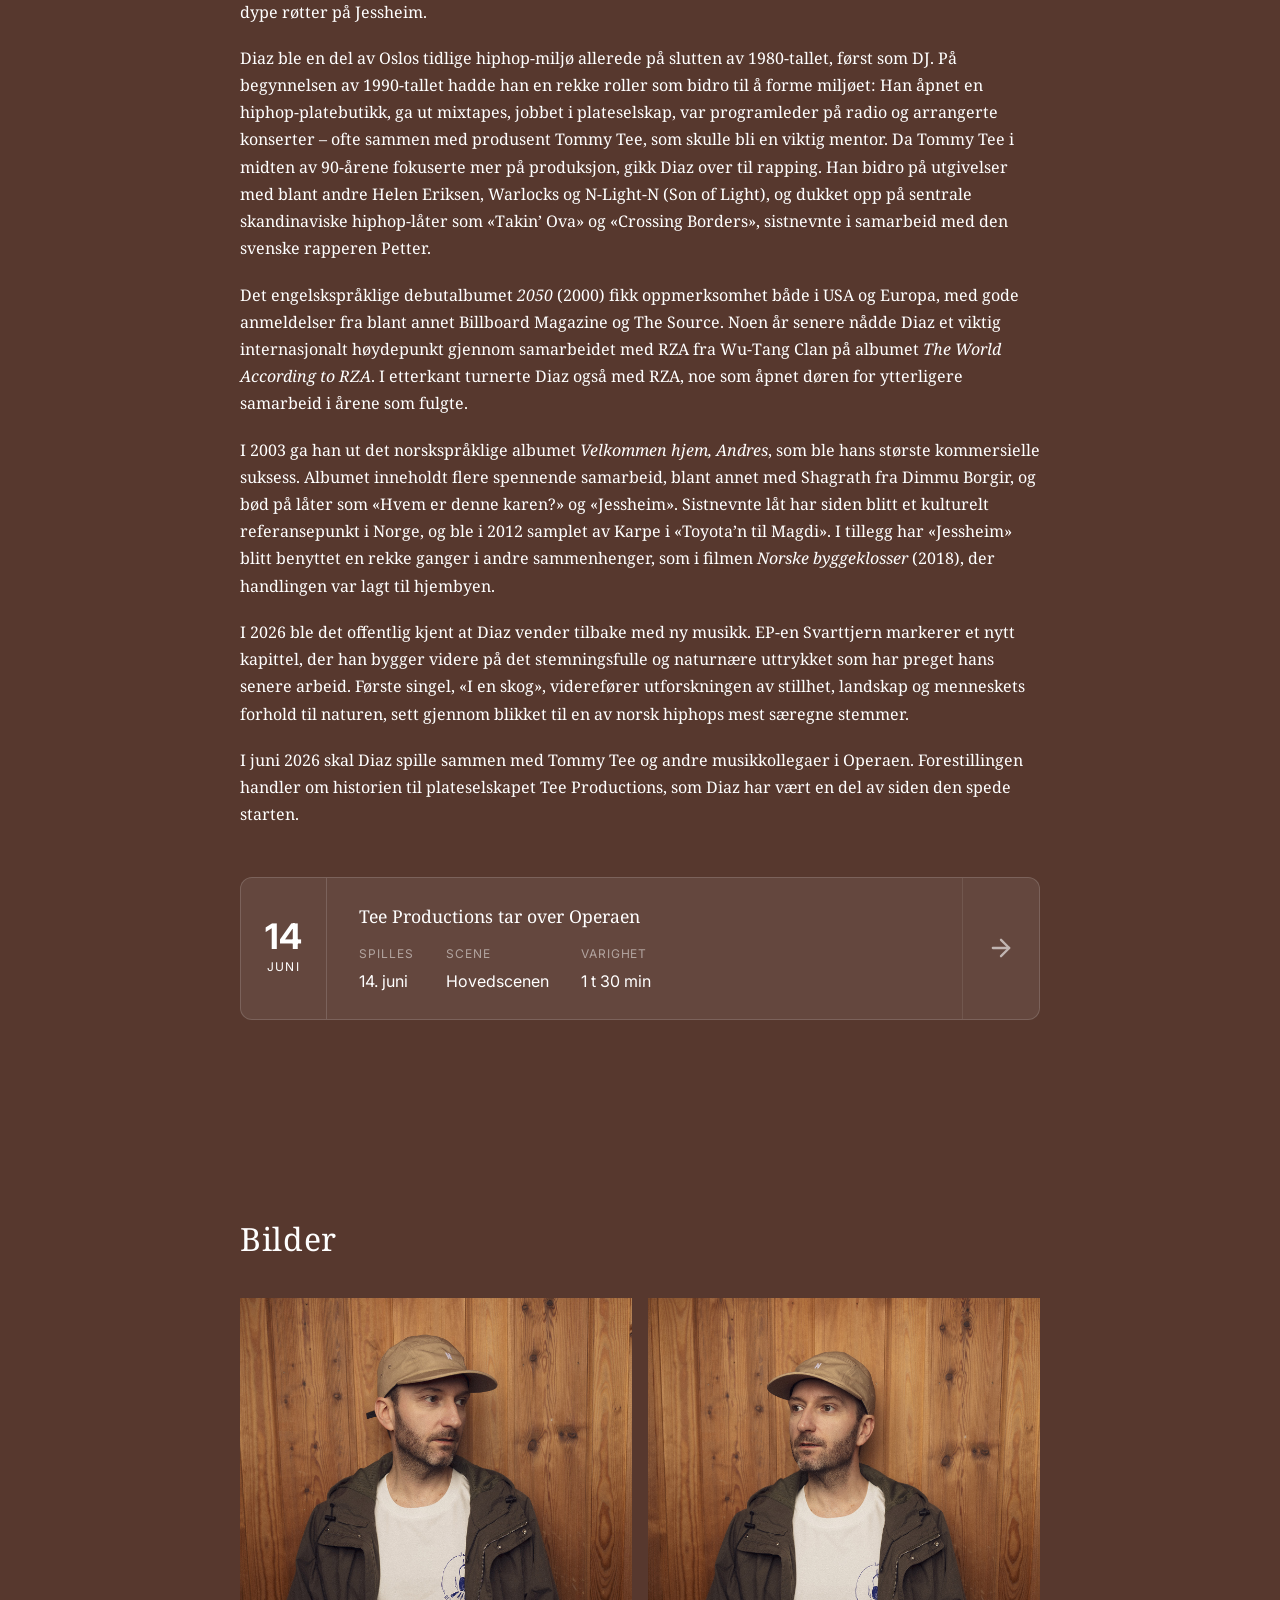
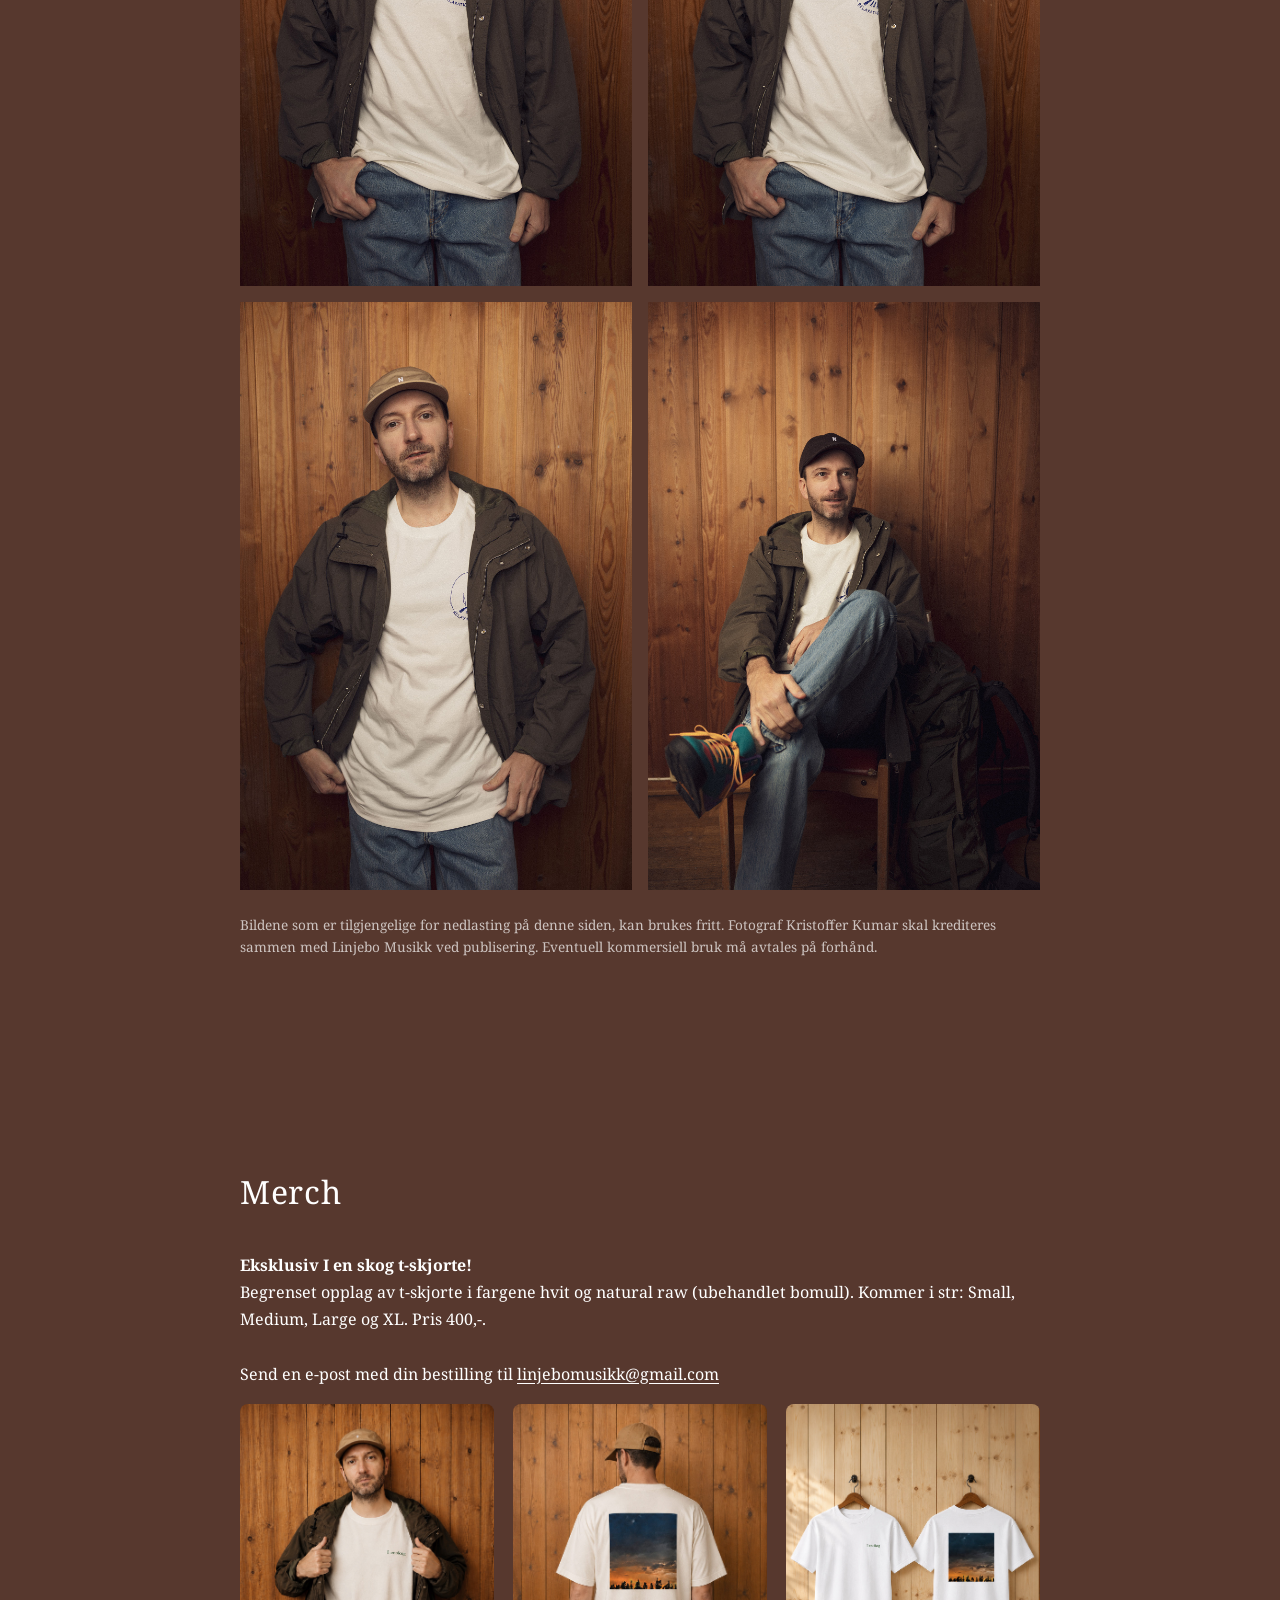
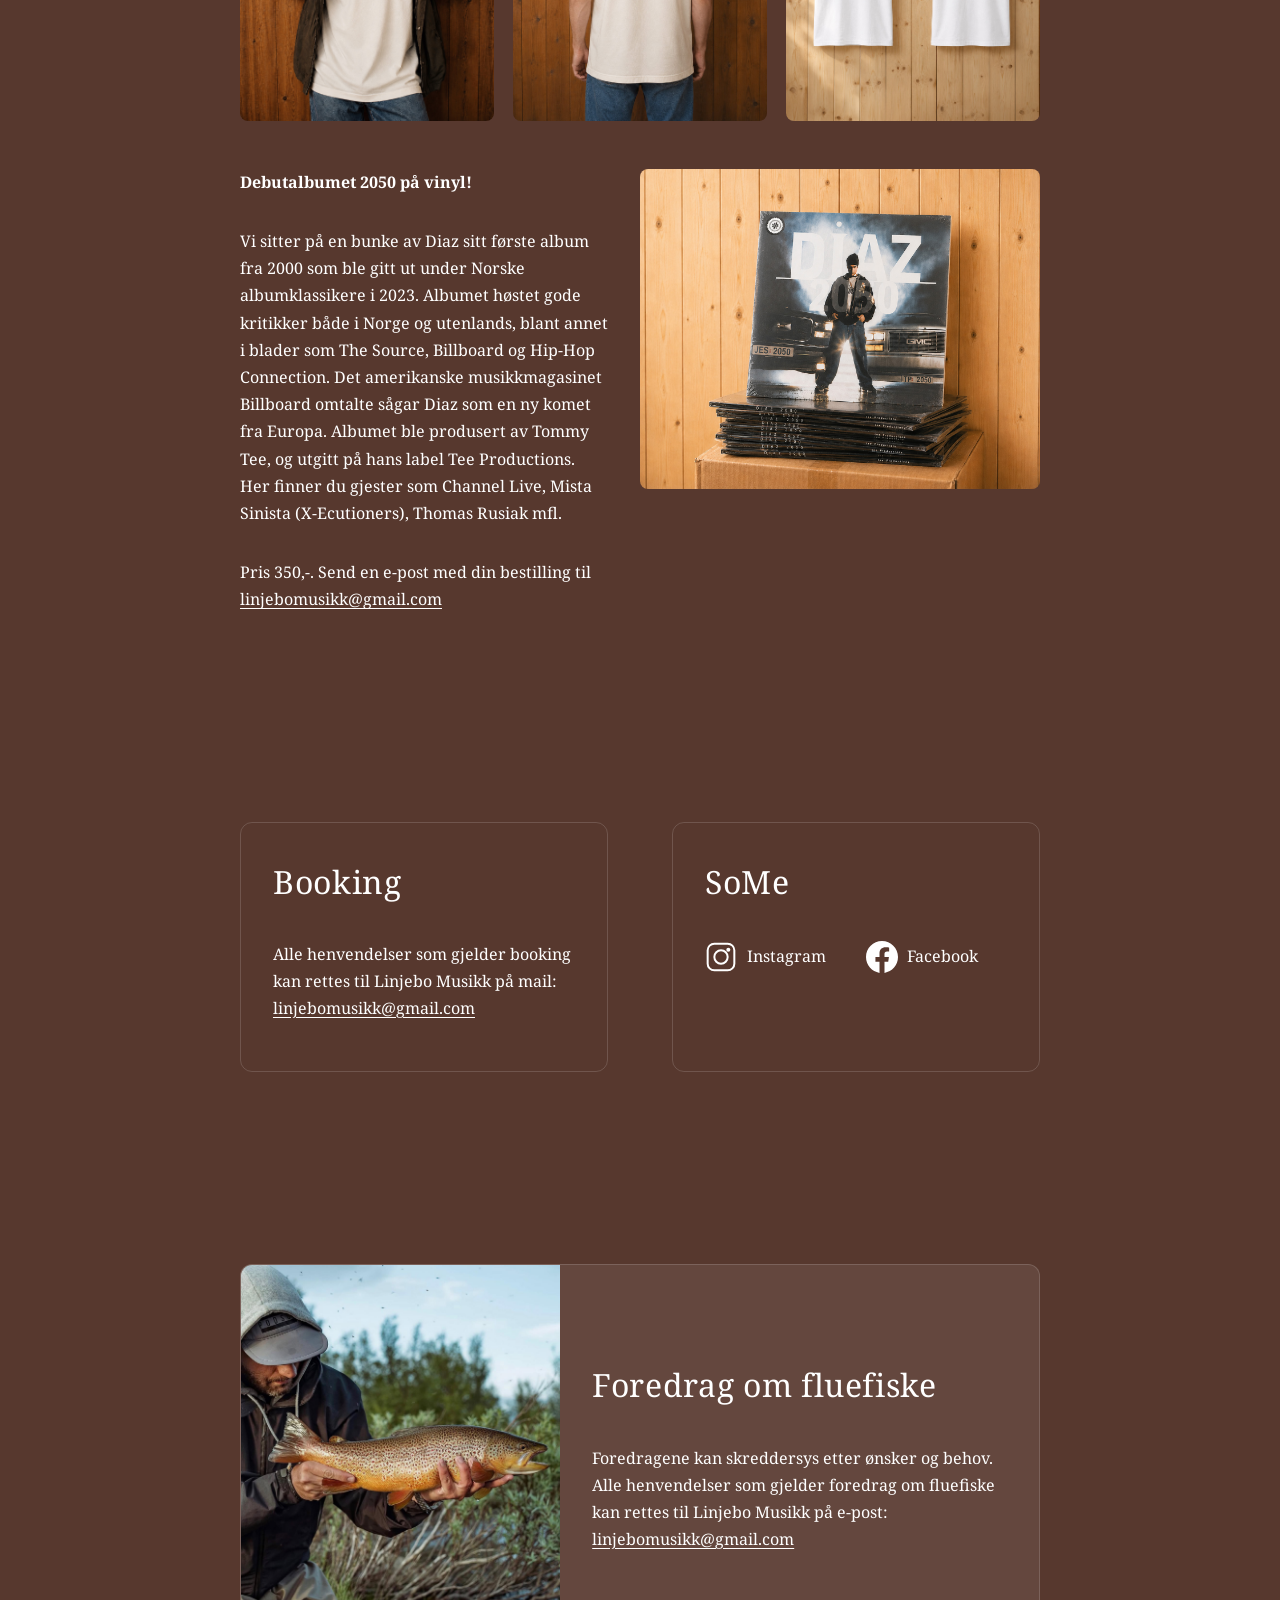
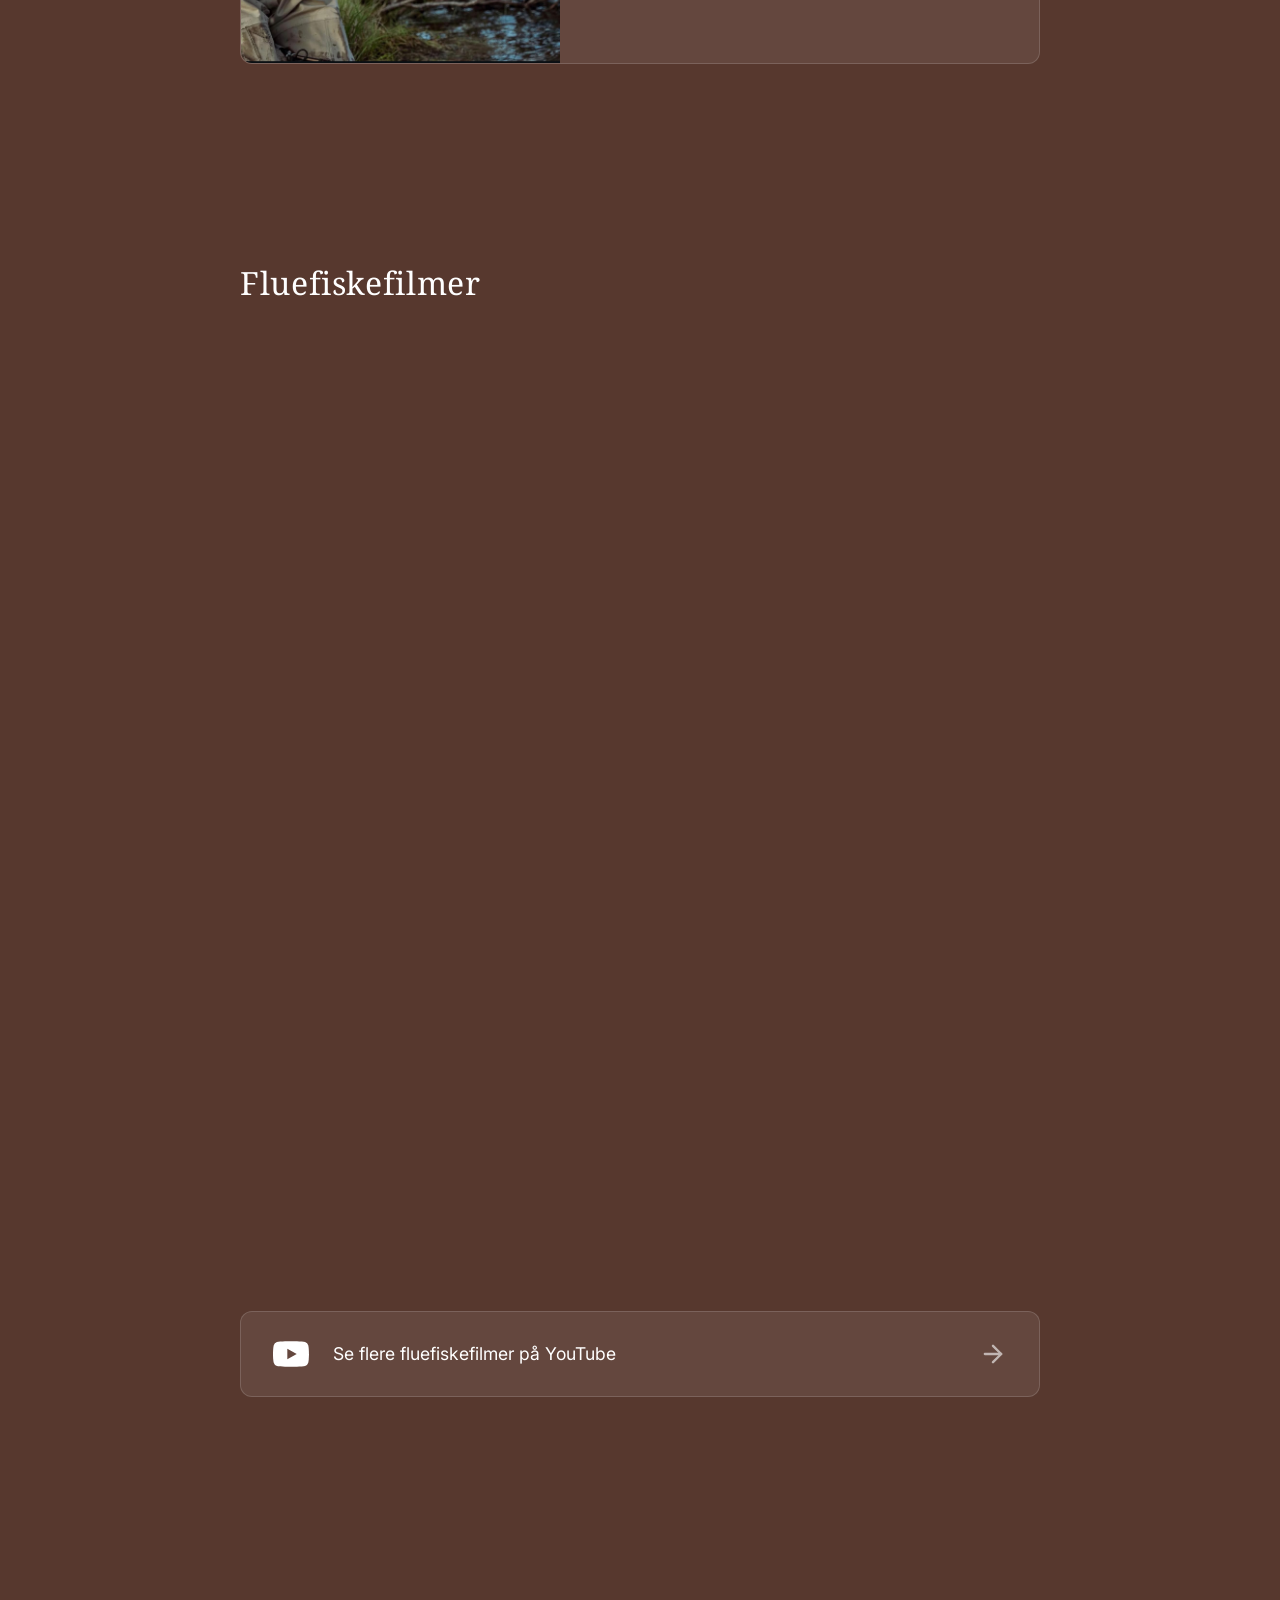
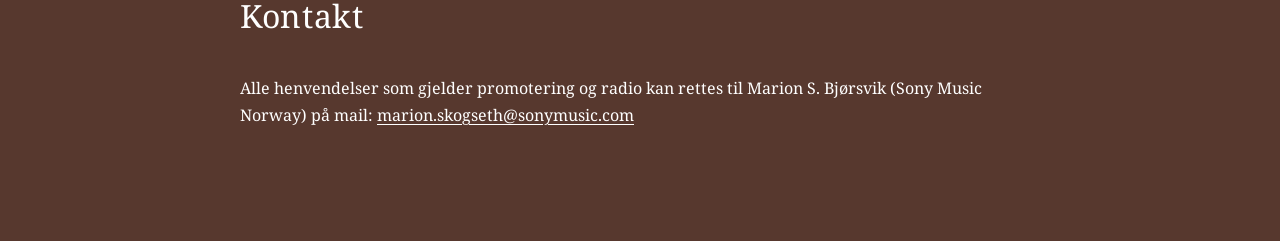
==== commit 0571313d: "Swap LP text and image order, set 50/50 layout Co-Authored-By: Claude Sonnet 4.6 <noreply@anthropic." ====
--- a/index.html
+++ b/index.html
@@ -159,12 +159,12 @@
       </div>
 
       <div class="merch__lp">
-        <img src="media/lp-01.jpg" alt="Diaz – 2050 på vinyl" class="merch__lp-img">
         <div class="merch__lp-text">
           <p><strong>Debutalbumet 2050 på vinyl!</strong></p>
           <p>Vi sitter på en bunke av Diaz sitt første album fra 2000 som ble gitt ut under Norske albumklassikere i 2023. Albumet høstet gode kritikker både i Norge og utenlands, blant annet i blader som The Source, Billboard og Hip-Hop Connection. Det amerikanske musikkmagasinet Billboard omtalte sågar Diaz som en ny komet fra Europa. Albumet ble produsert av Tommy Tee, og utgitt på hans label Tee Productions. Her finner du gjester som Channel Live, Mista Sinista (X-Ecutioners), Thomas Rusiak mfl.</p>
           <p>Pris 350,-. Send en e-post med din bestilling til <a href="mailto:linjebomusikk@gmail.com">linjebomusikk@gmail.com</a></p>
         </div>
+        <img src="media/lp-01.jpg" alt="Diaz – 2050 på vinyl" class="merch__lp-img">
       </div>
     </div>
   </section>
--- a/css/style.css
+++ b/css/style.css
@@ -561,7 +561,7 @@
 }
 
 .merch__lp-img {
-  width: 280px;
+  width: 50%;
   flex-shrink: 0;
   border-radius: 8px;
 }
@@ -571,6 +571,7 @@
   flex-direction: column;
   gap: 1rem;
   line-height: 1.7;
+  width: 50%;
 }
 
 /* === Videos === */
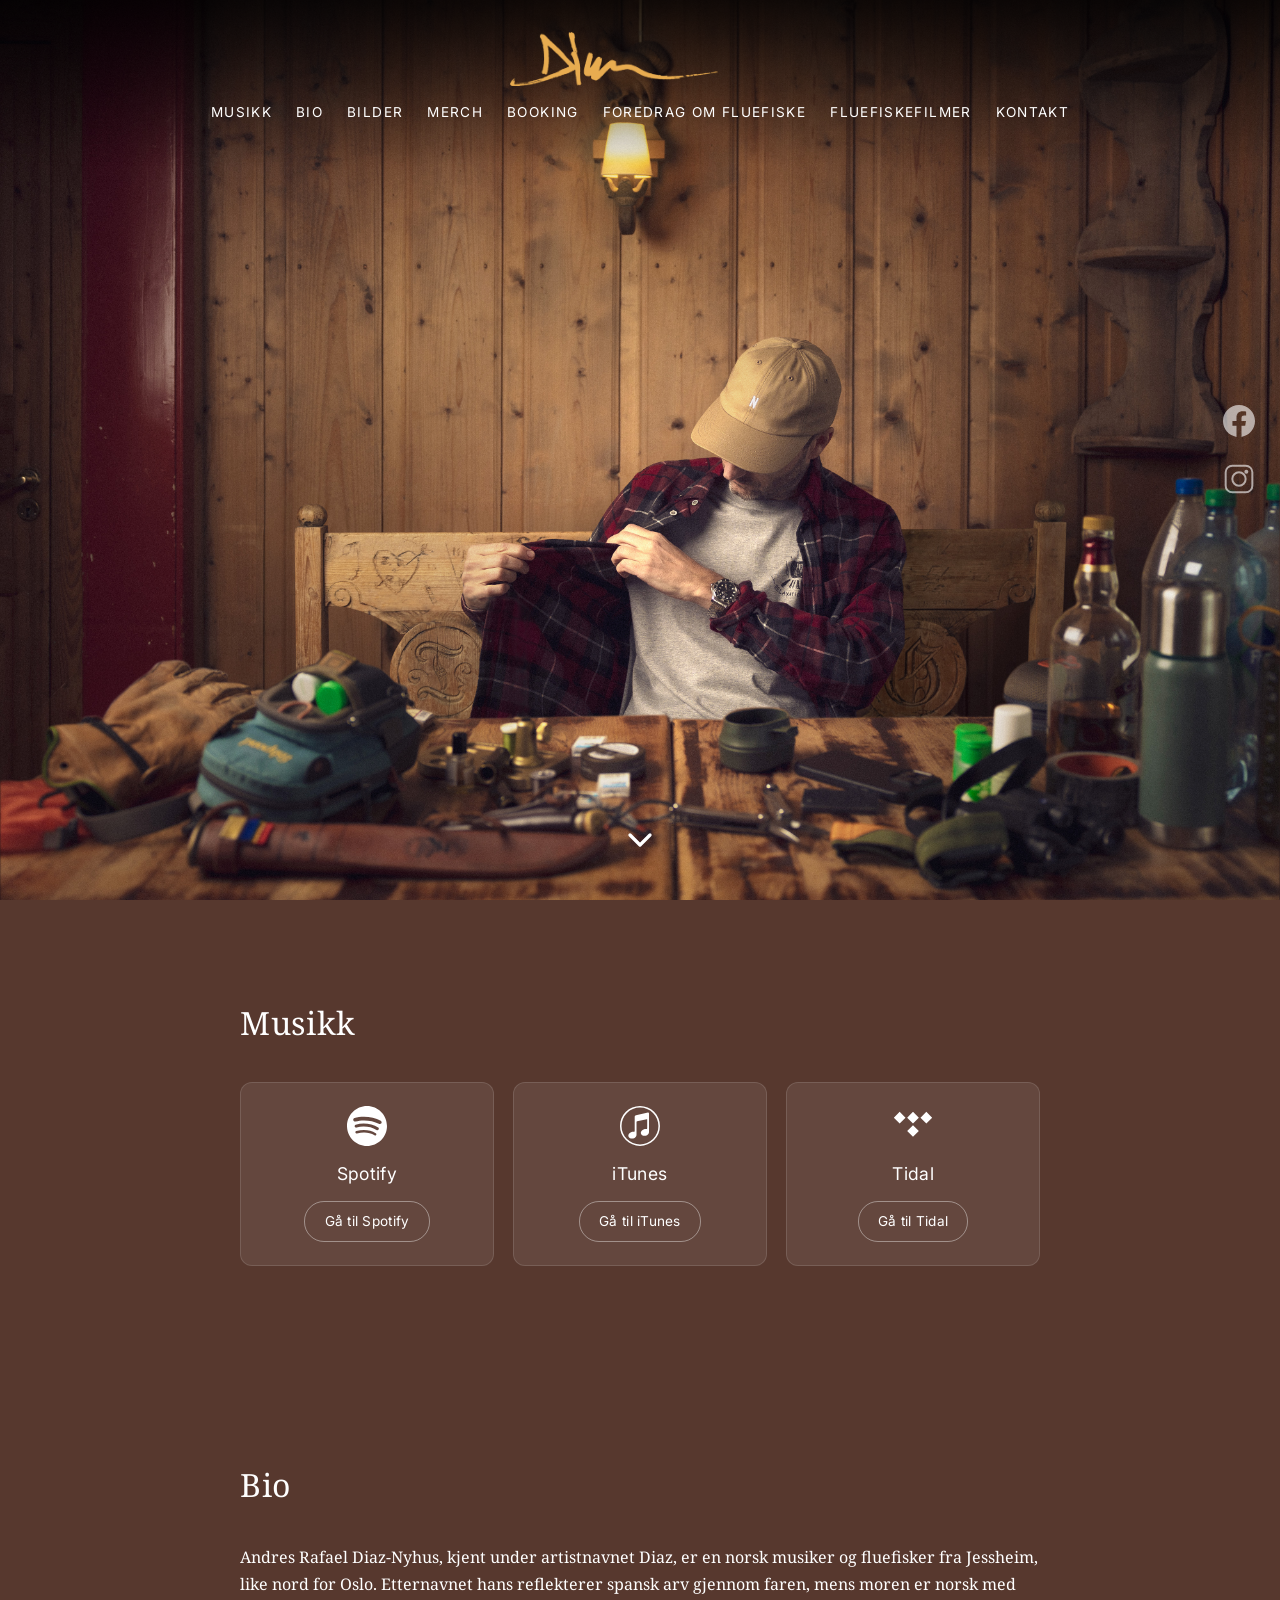
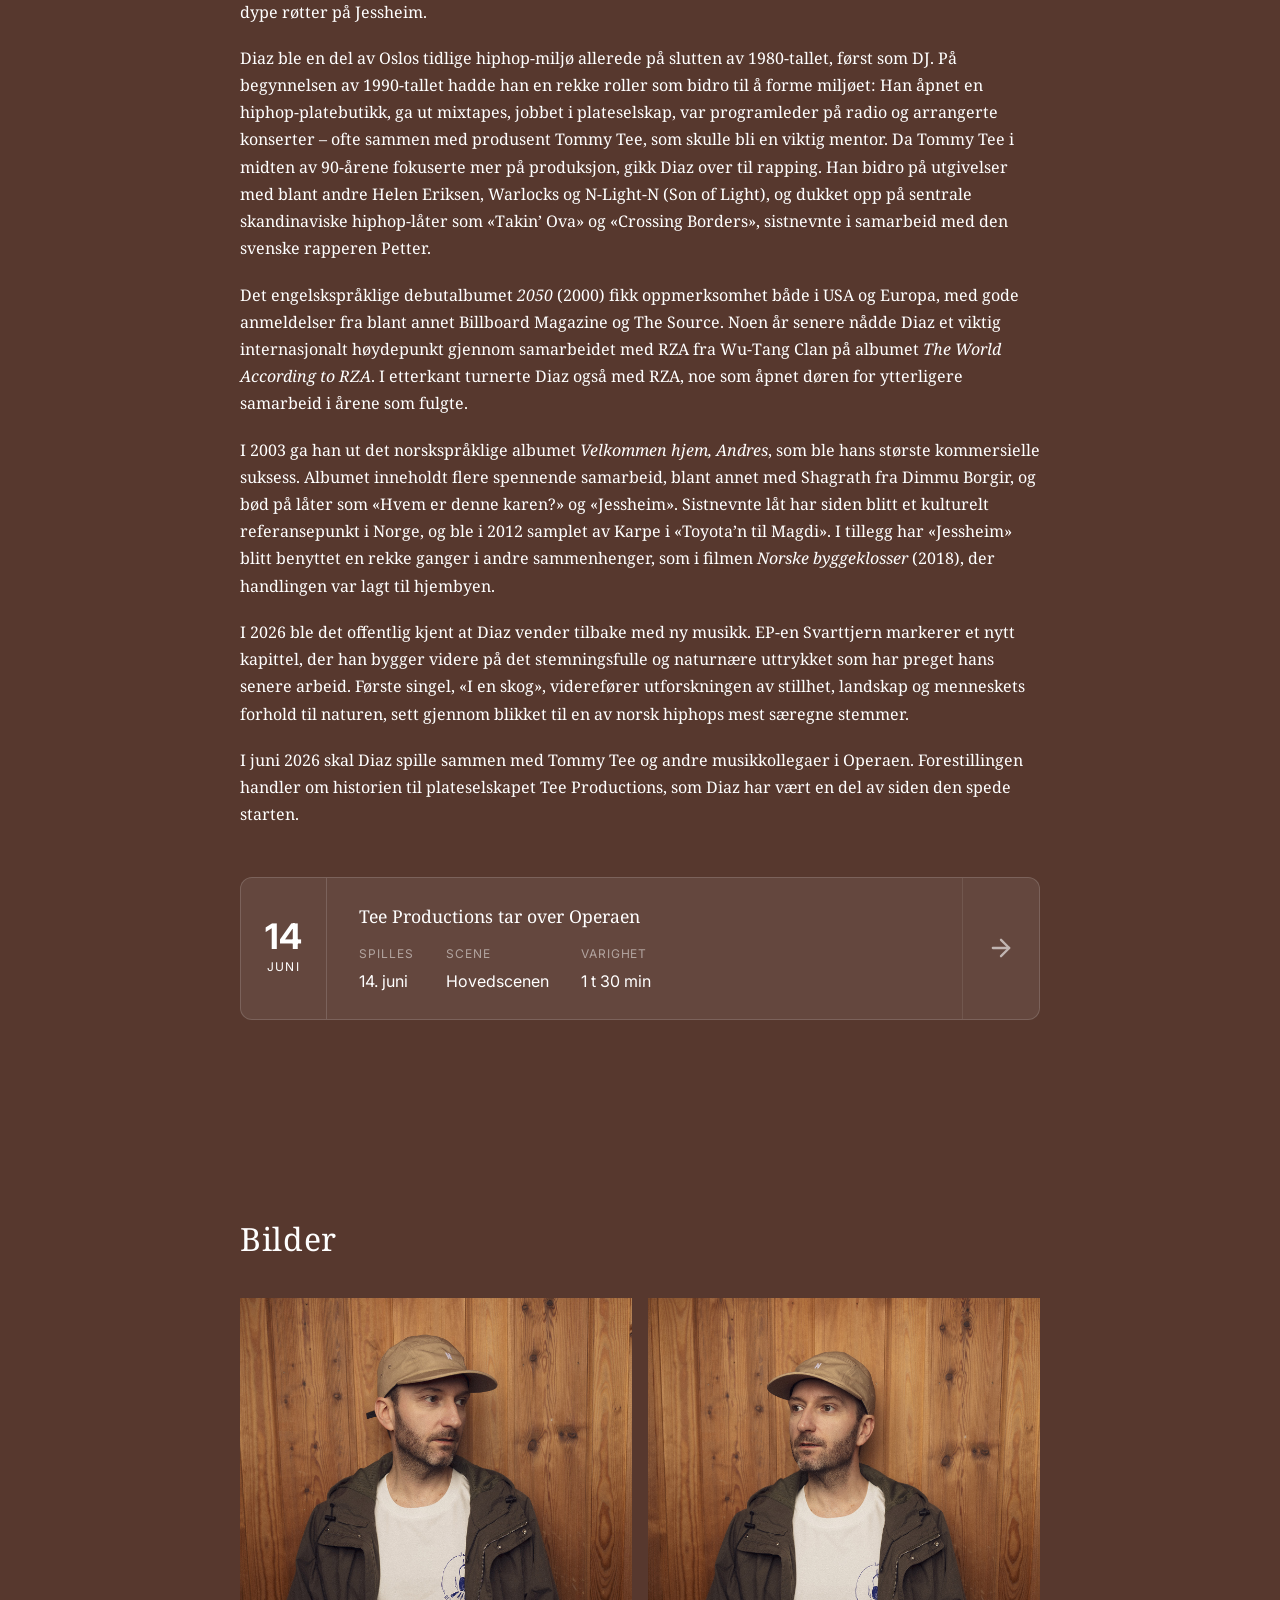
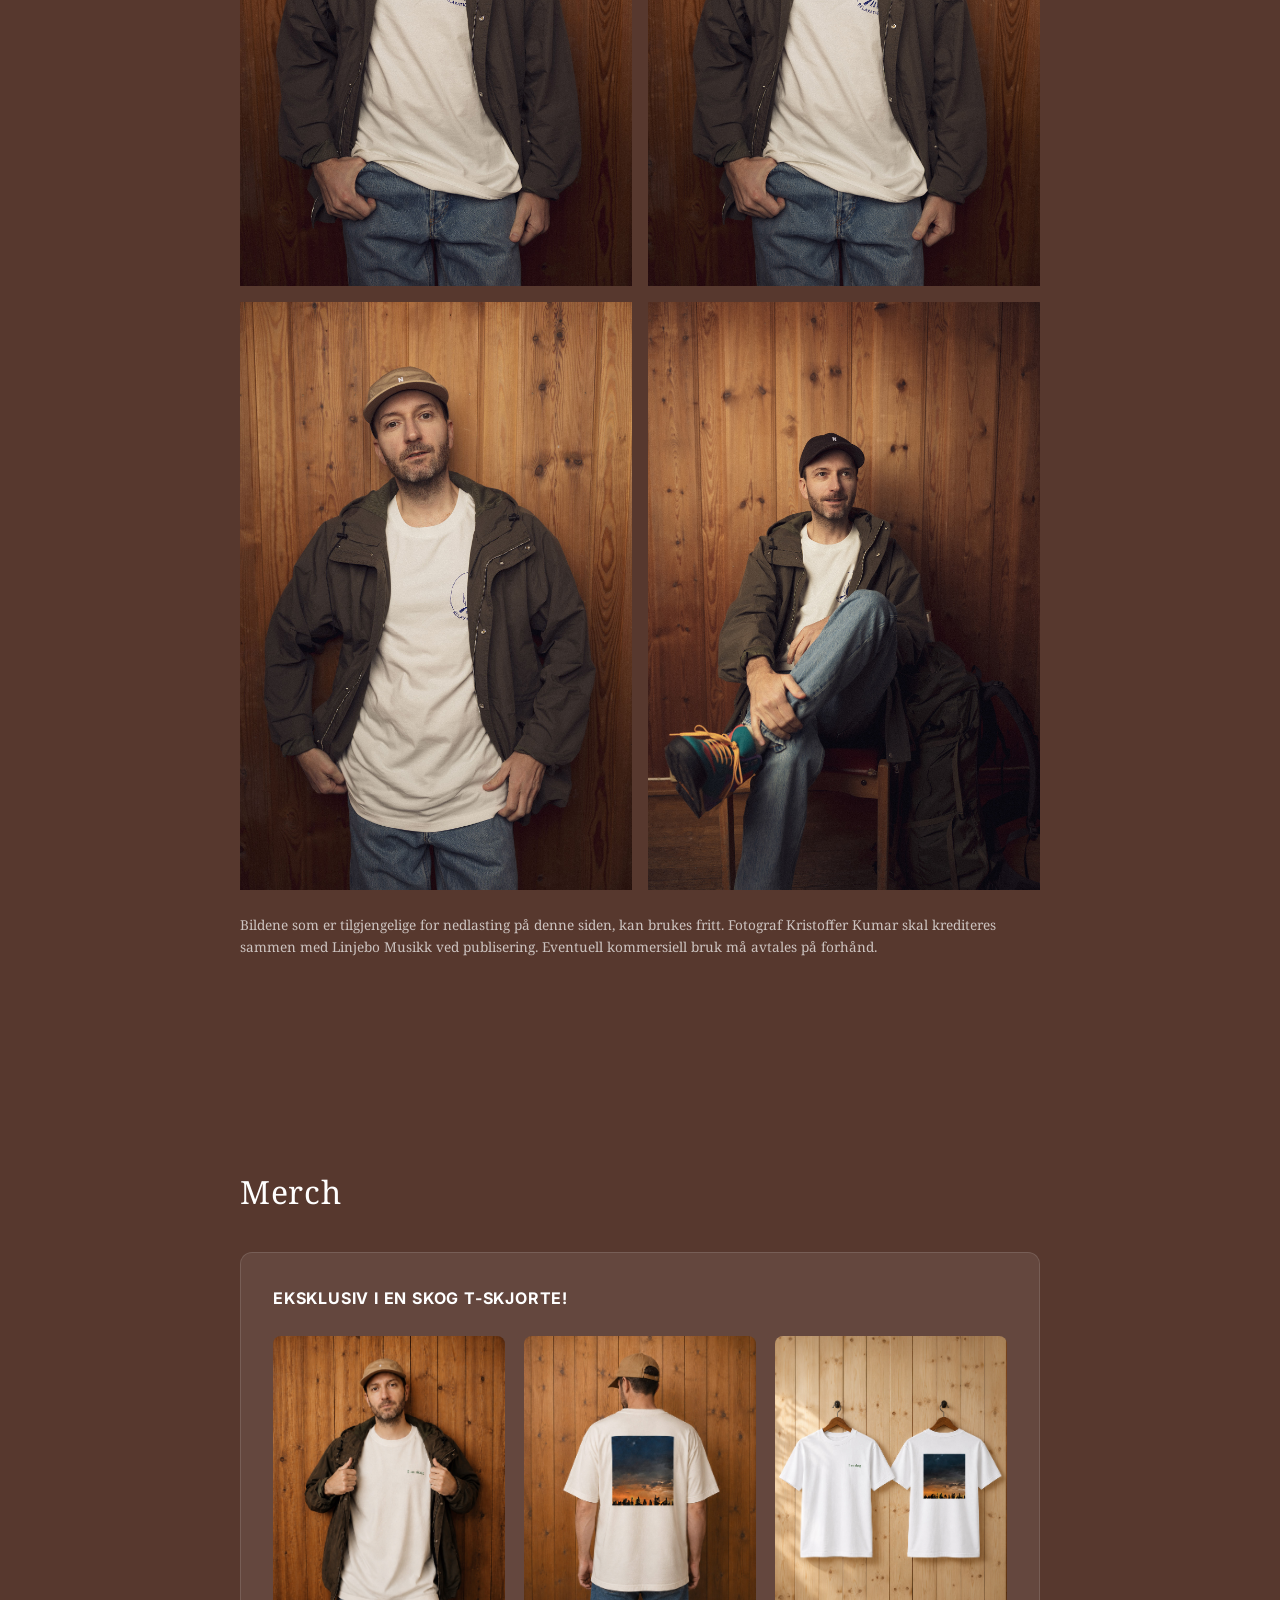
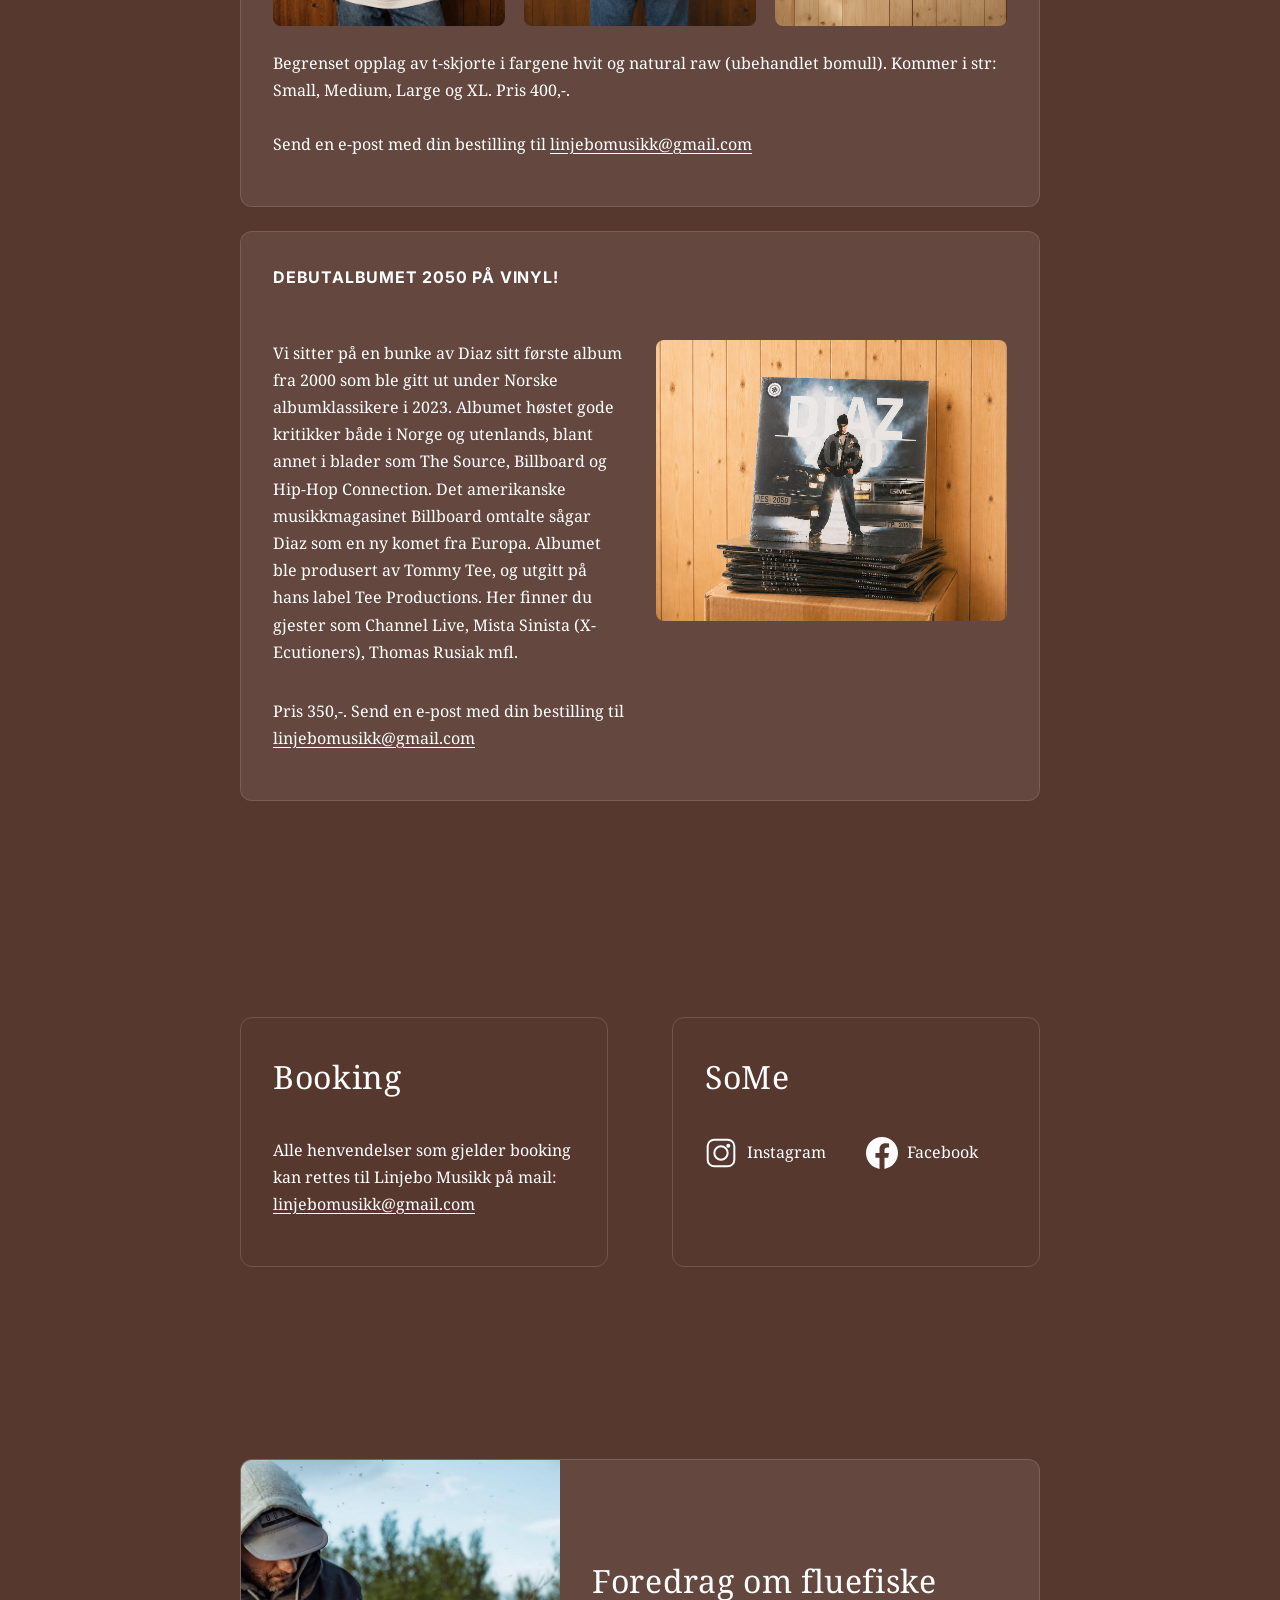
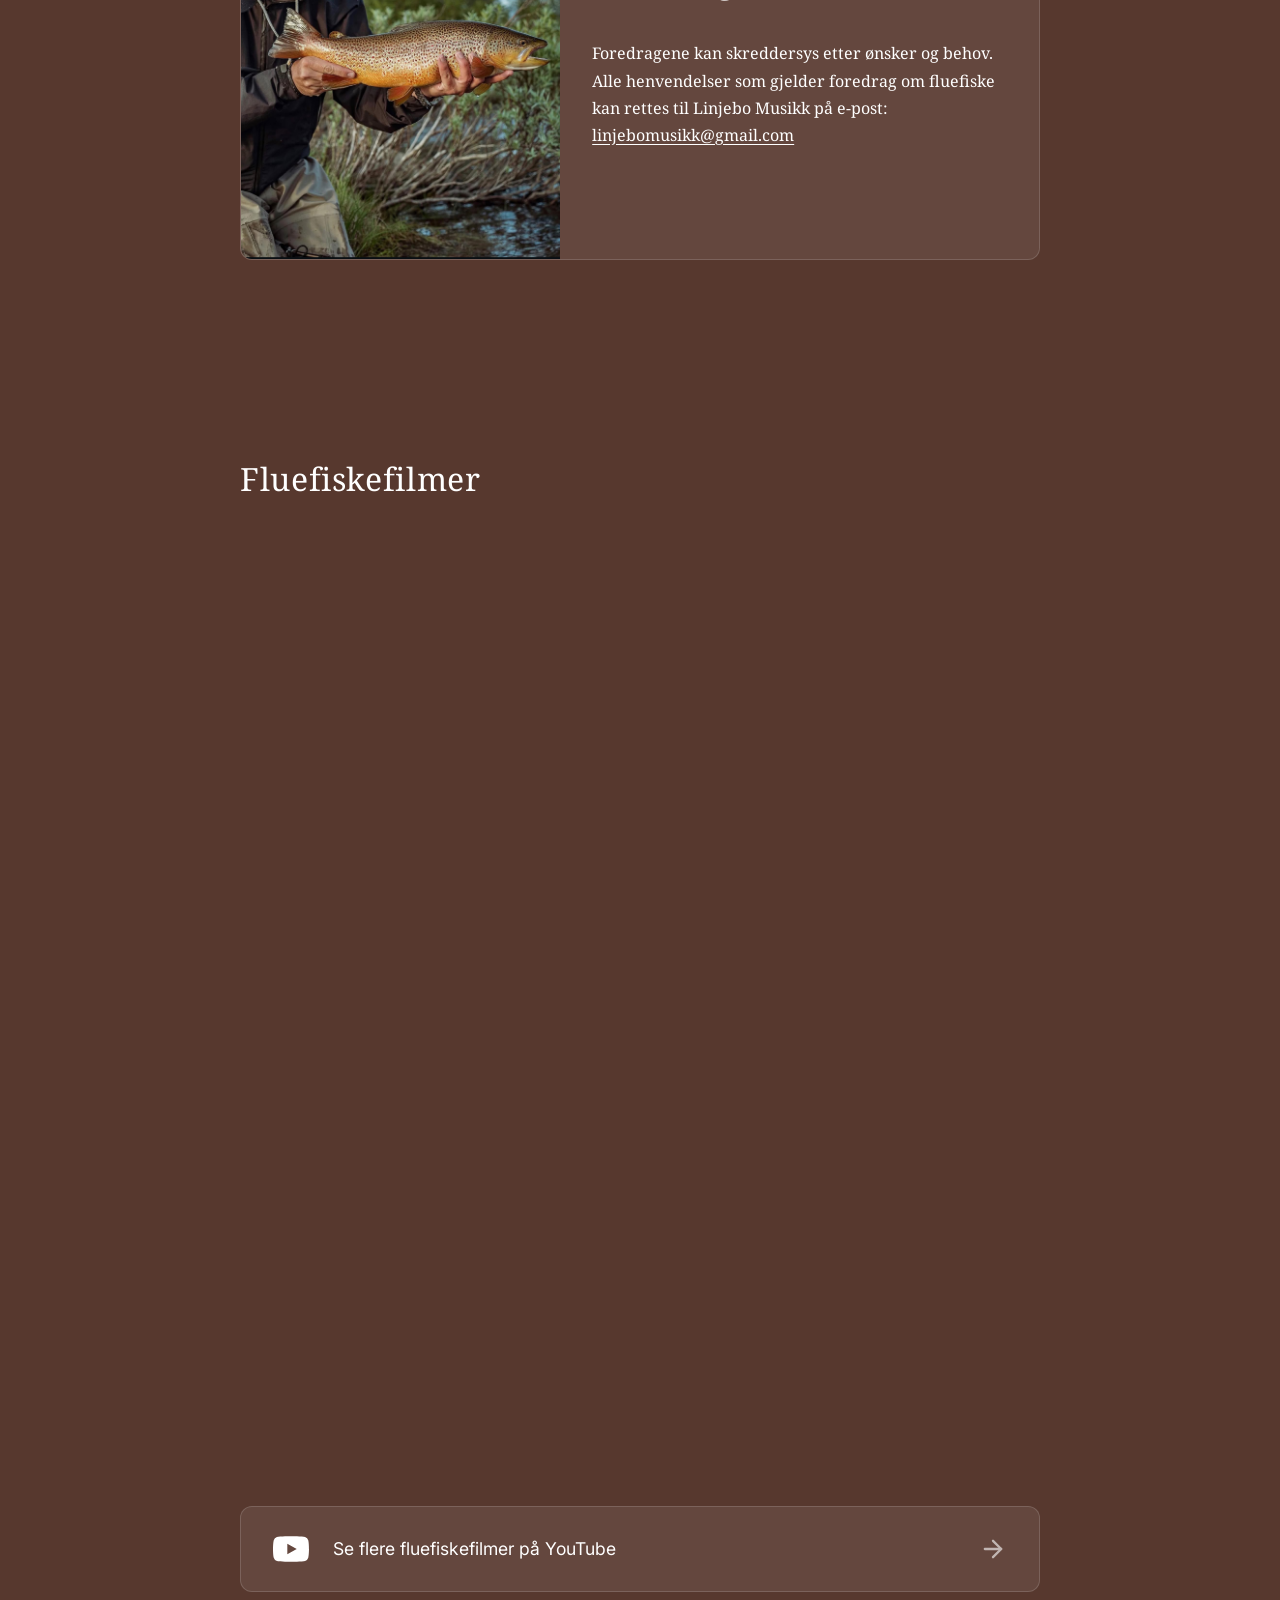
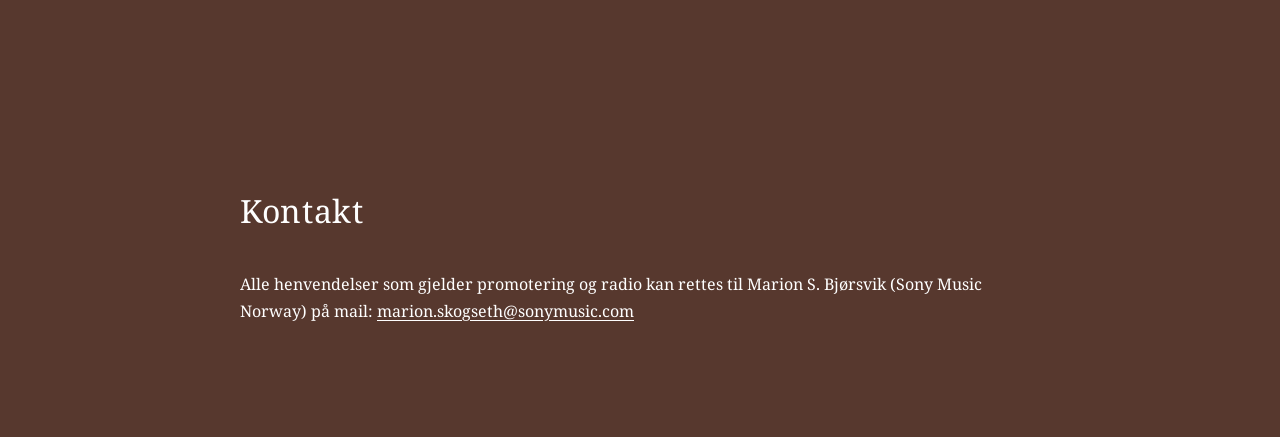
==== commit e0e6a308: "Wrap merch products in styled cards matching musikk section Co-Authored-By: Claude Sonnet 4.6 <norep" ====
--- a/index.html
+++ b/index.html
@@ -143,28 +143,33 @@
   <section id="merch" class="section">
     <div class="container">
       <h2>Merch</h2>
-      <p class="merch__intro"><strong>Eksklusiv I en skog t-skjorte!</strong><br>
-      Begrenset opplag av t-skjorte i fargene hvit og natural raw (ubehandlet bomull). Kommer i str: Small, Medium, Large og XL. Pris 400,-.<br><br>
-      Send en e-post med din bestilling til <a href="mailto:linjebomusikk@gmail.com">linjebomusikk@gmail.com</a></p>
-      <div class="merch__grid">
-        <div class="merch__item">
-          <img src="media/tshirt-00.jpg" alt="I en skog t-skjorte">
-        </div>
-        <div class="merch__item">
-          <img src="media/tshirt-01.jpg" alt="I en skog t-skjorte">
-        </div>
-        <div class="merch__item">
-          <img src="media/tshirt-02.jpg" alt="I en skog t-skjorte">
-        </div>
-      </div>
-
-      <div class="merch__lp">
-        <div class="merch__lp-text">
-          <p><strong>Debutalbumet 2050 på vinyl!</strong></p>
-          <p>Vi sitter på en bunke av Diaz sitt første album fra 2000 som ble gitt ut under Norske albumklassikere i 2023. Albumet høstet gode kritikker både i Norge og utenlands, blant annet i blader som The Source, Billboard og Hip-Hop Connection. Det amerikanske musikkmagasinet Billboard omtalte sågar Diaz som en ny komet fra Europa. Albumet ble produsert av Tommy Tee, og utgitt på hans label Tee Productions. Her finner du gjester som Channel Live, Mista Sinista (X-Ecutioners), Thomas Rusiak mfl.</p>
-          <p>Pris 350,-. Send en e-post med din bestilling til <a href="mailto:linjebomusikk@gmail.com">linjebomusikk@gmail.com</a></p>
-        </div>
-        <img src="media/lp-01.jpg" alt="Diaz – 2050 på vinyl" class="merch__lp-img">
+
+      <div class="merch__card">
+        <h3 class="merch__card-title">Eksklusiv I en skog t-skjorte!</h3>
+        <div class="merch__grid">
+          <div class="merch__item">
+            <img src="media/tshirt-00.jpg" alt="I en skog t-skjorte">
+          </div>
+          <div class="merch__item">
+            <img src="media/tshirt-01.jpg" alt="I en skog t-skjorte">
+          </div>
+          <div class="merch__item">
+            <img src="media/tshirt-02.jpg" alt="I en skog t-skjorte">
+          </div>
+        </div>
+        <p class="merch__desc">Begrenset opplag av t-skjorte i fargene hvit og natural raw (ubehandlet bomull). Kommer i str: Small, Medium, Large og XL. Pris 400,-.<br><br>
+        Send en e-post med din bestilling til <a href="mailto:linjebomusikk@gmail.com">linjebomusikk@gmail.com</a></p>
+      </div>
+
+      <div class="merch__card">
+        <h3 class="merch__card-title">Debutalbumet 2050 på vinyl!</h3>
+        <div class="merch__lp">
+          <div class="merch__lp-text">
+            <p>Vi sitter på en bunke av Diaz sitt første album fra 2000 som ble gitt ut under Norske albumklassikere i 2023. Albumet høstet gode kritikker både i Norge og utenlands, blant annet i blader som The Source, Billboard og Hip-Hop Connection. Det amerikanske musikkmagasinet Billboard omtalte sågar Diaz som en ny komet fra Europa. Albumet ble produsert av Tommy Tee, og utgitt på hans label Tee Productions. Her finner du gjester som Channel Live, Mista Sinista (X-Ecutioners), Thomas Rusiak mfl.</p>
+            <p>Pris 350,-. Send en e-post med din bestilling til <a href="mailto:linjebomusikk@gmail.com">linjebomusikk@gmail.com</a></p>
+          </div>
+          <img src="media/lp-01.jpg" alt="Diaz – 2050 på vinyl" class="merch__lp-img">
+        </div>
       </div>
     </div>
   </section>
--- a/css/style.css
+++ b/css/style.css
@@ -535,8 +535,24 @@
 }
 
 /* === Merch === */
-.merch__intro {
-  margin-bottom: 2rem;
+.merch__card {
+  background: rgba(255, 255, 255, 0.08);
+  border: 1px solid rgba(255, 255, 255, 0.12);
+  border-radius: 12px;
+  padding: 2rem;
+  margin-bottom: 1.5rem;
+}
+
+.merch__card-title {
+  font-family: 'Inter', 'Helvetica Neue', Arial, sans-serif;
+  font-size: 1rem;
+  letter-spacing: 0.05em;
+  text-transform: uppercase;
+  margin-bottom: 1.5rem;
+}
+
+.merch__desc {
+  margin-top: 1.5rem;
   line-height: 1.7;
 }
 
@@ -561,17 +577,19 @@
 }
 
 .merch__lp-img {
-  width: 50%;
-  flex-shrink: 0;
+  flex: 1;
+  min-width: 0;
   border-radius: 8px;
+  object-fit: cover;
 }
 
 .merch__lp-text {
+  flex: 1;
+  min-width: 0;
   display: flex;
   flex-direction: column;
   gap: 1rem;
   line-height: 1.7;
-  width: 50%;
 }
 
 /* === Videos === */
